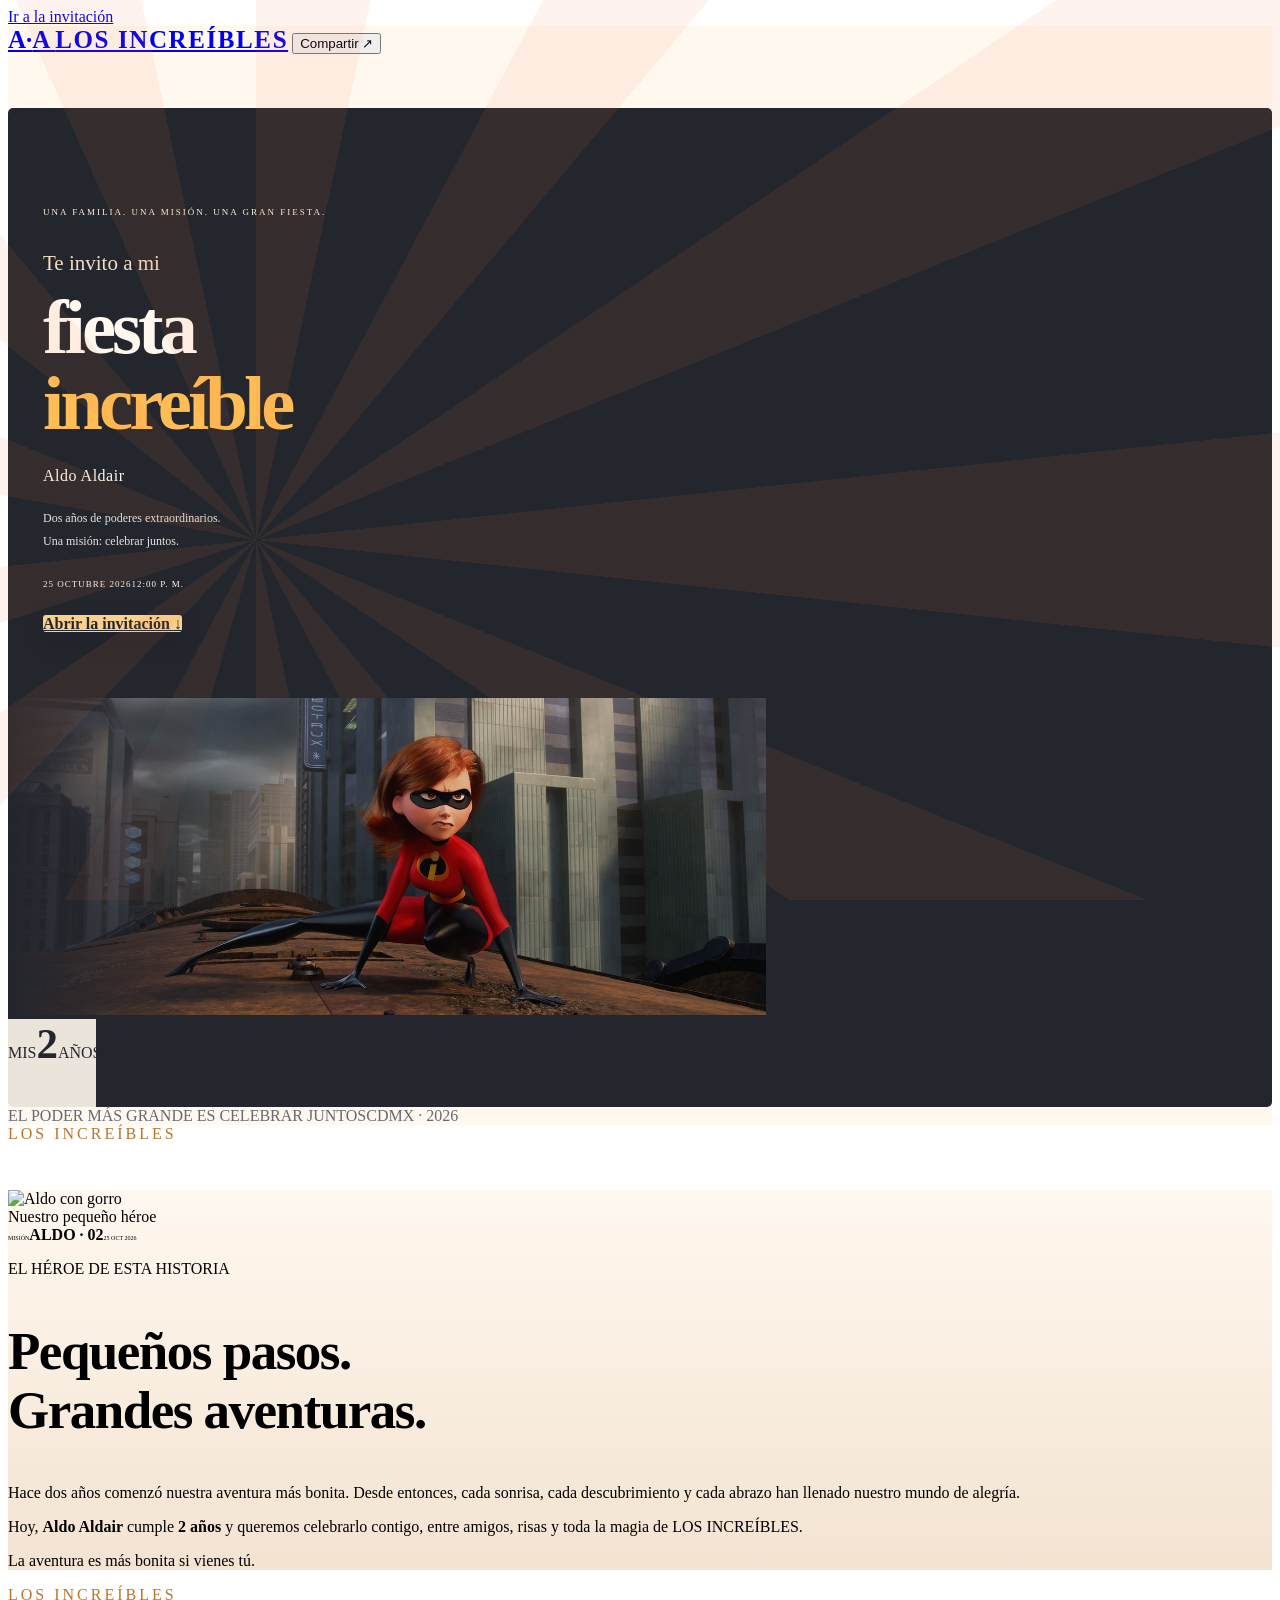
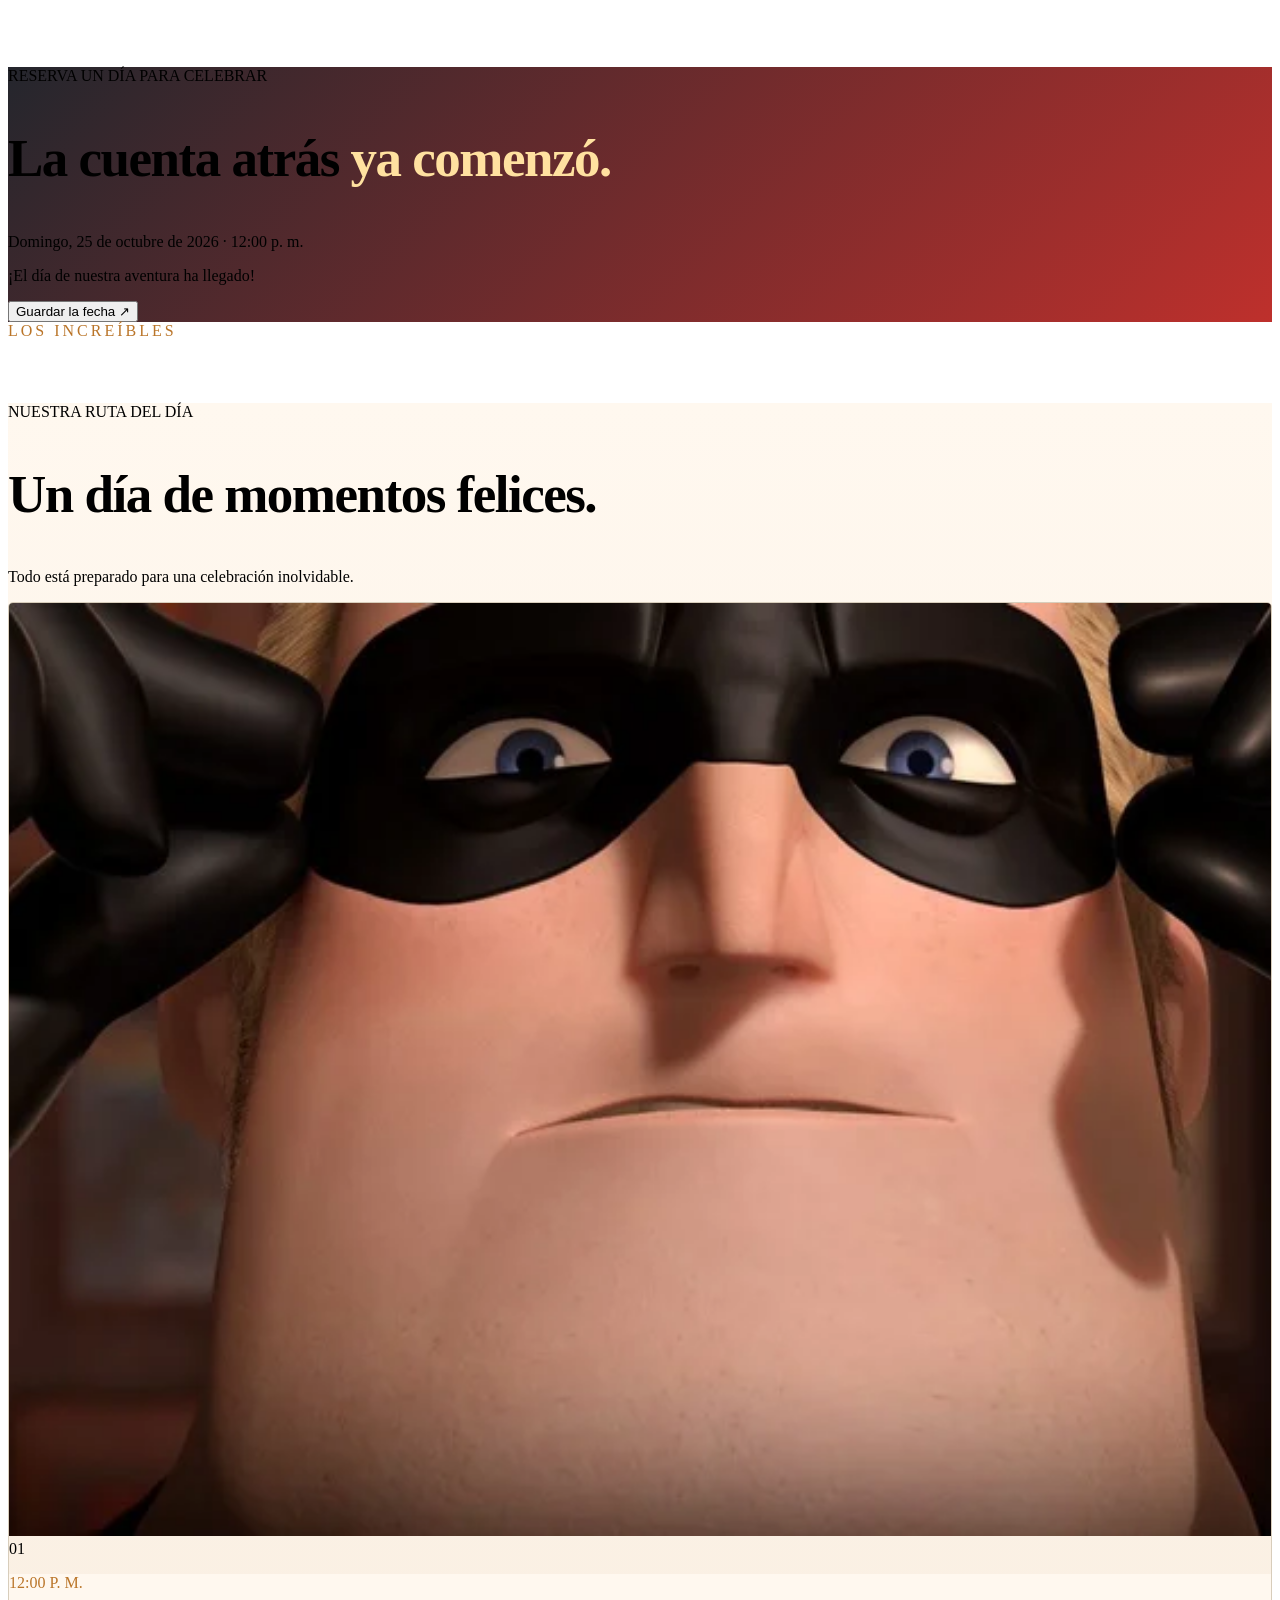
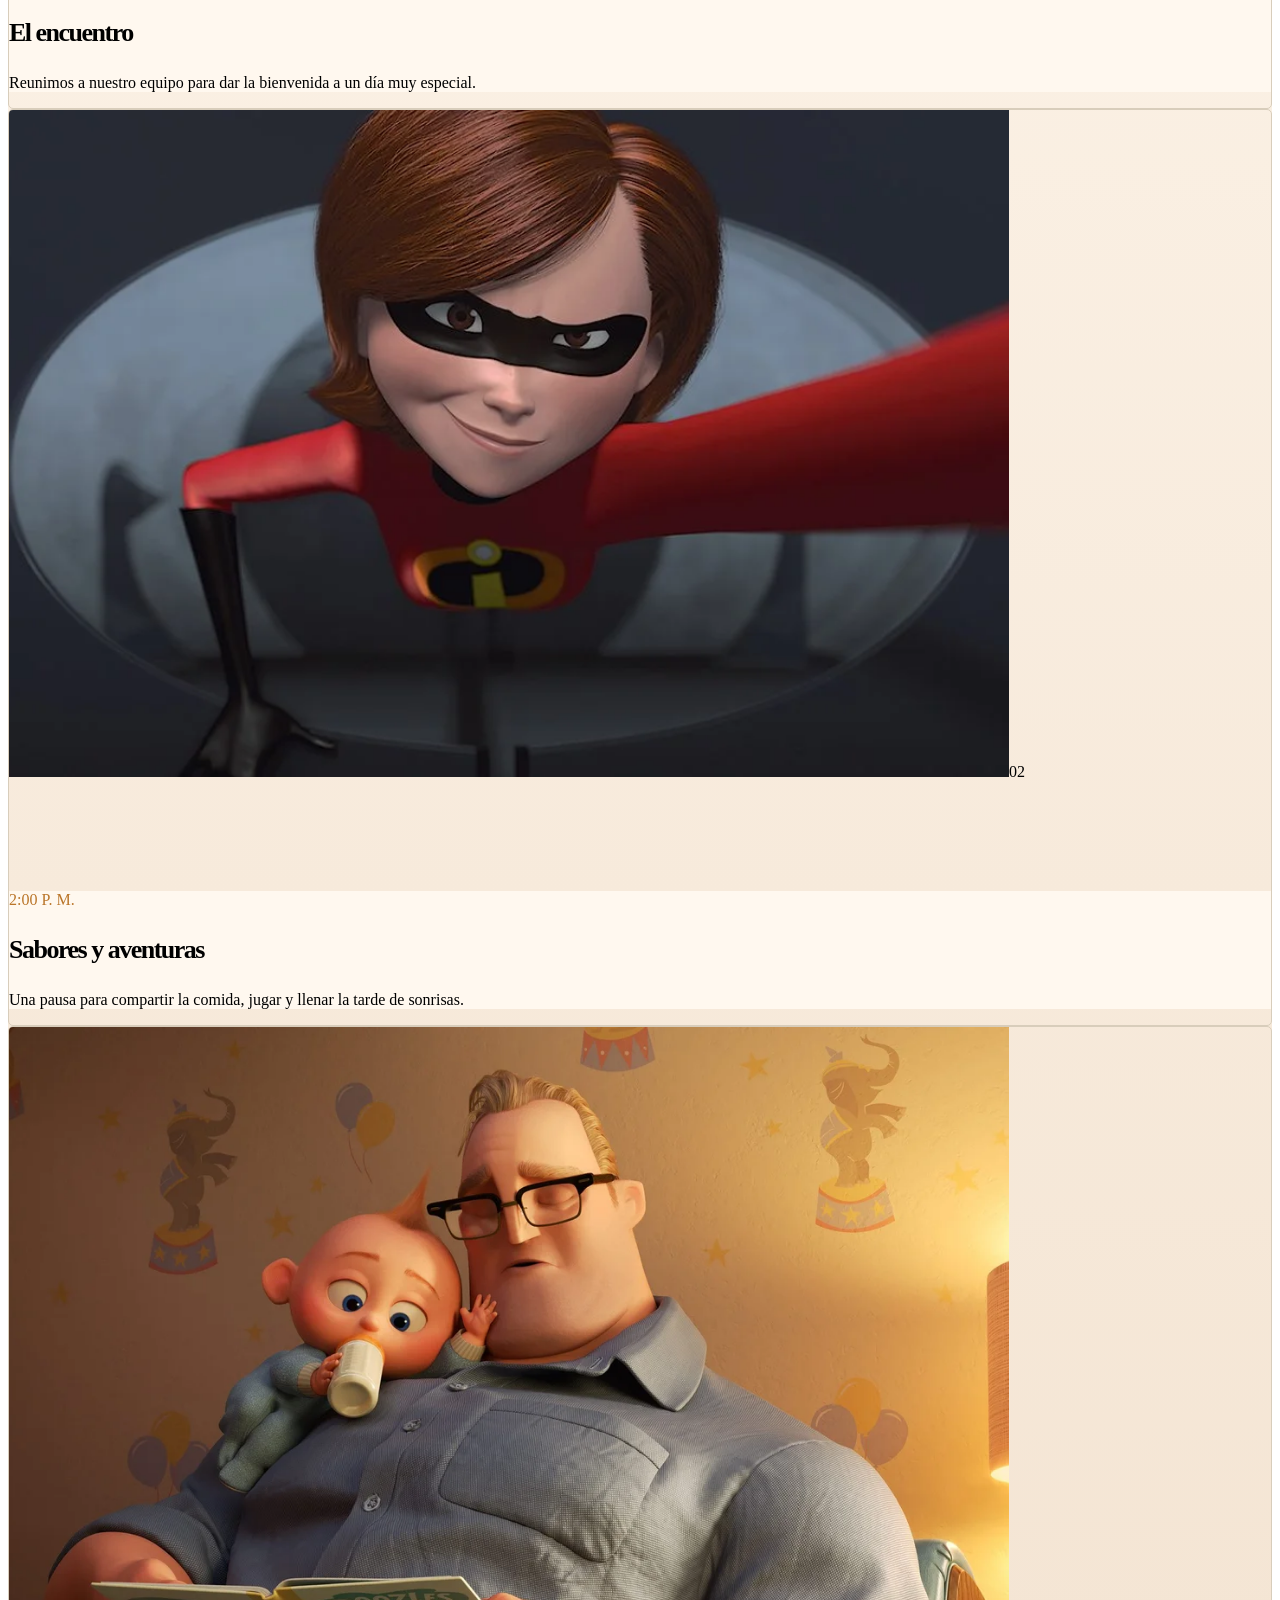
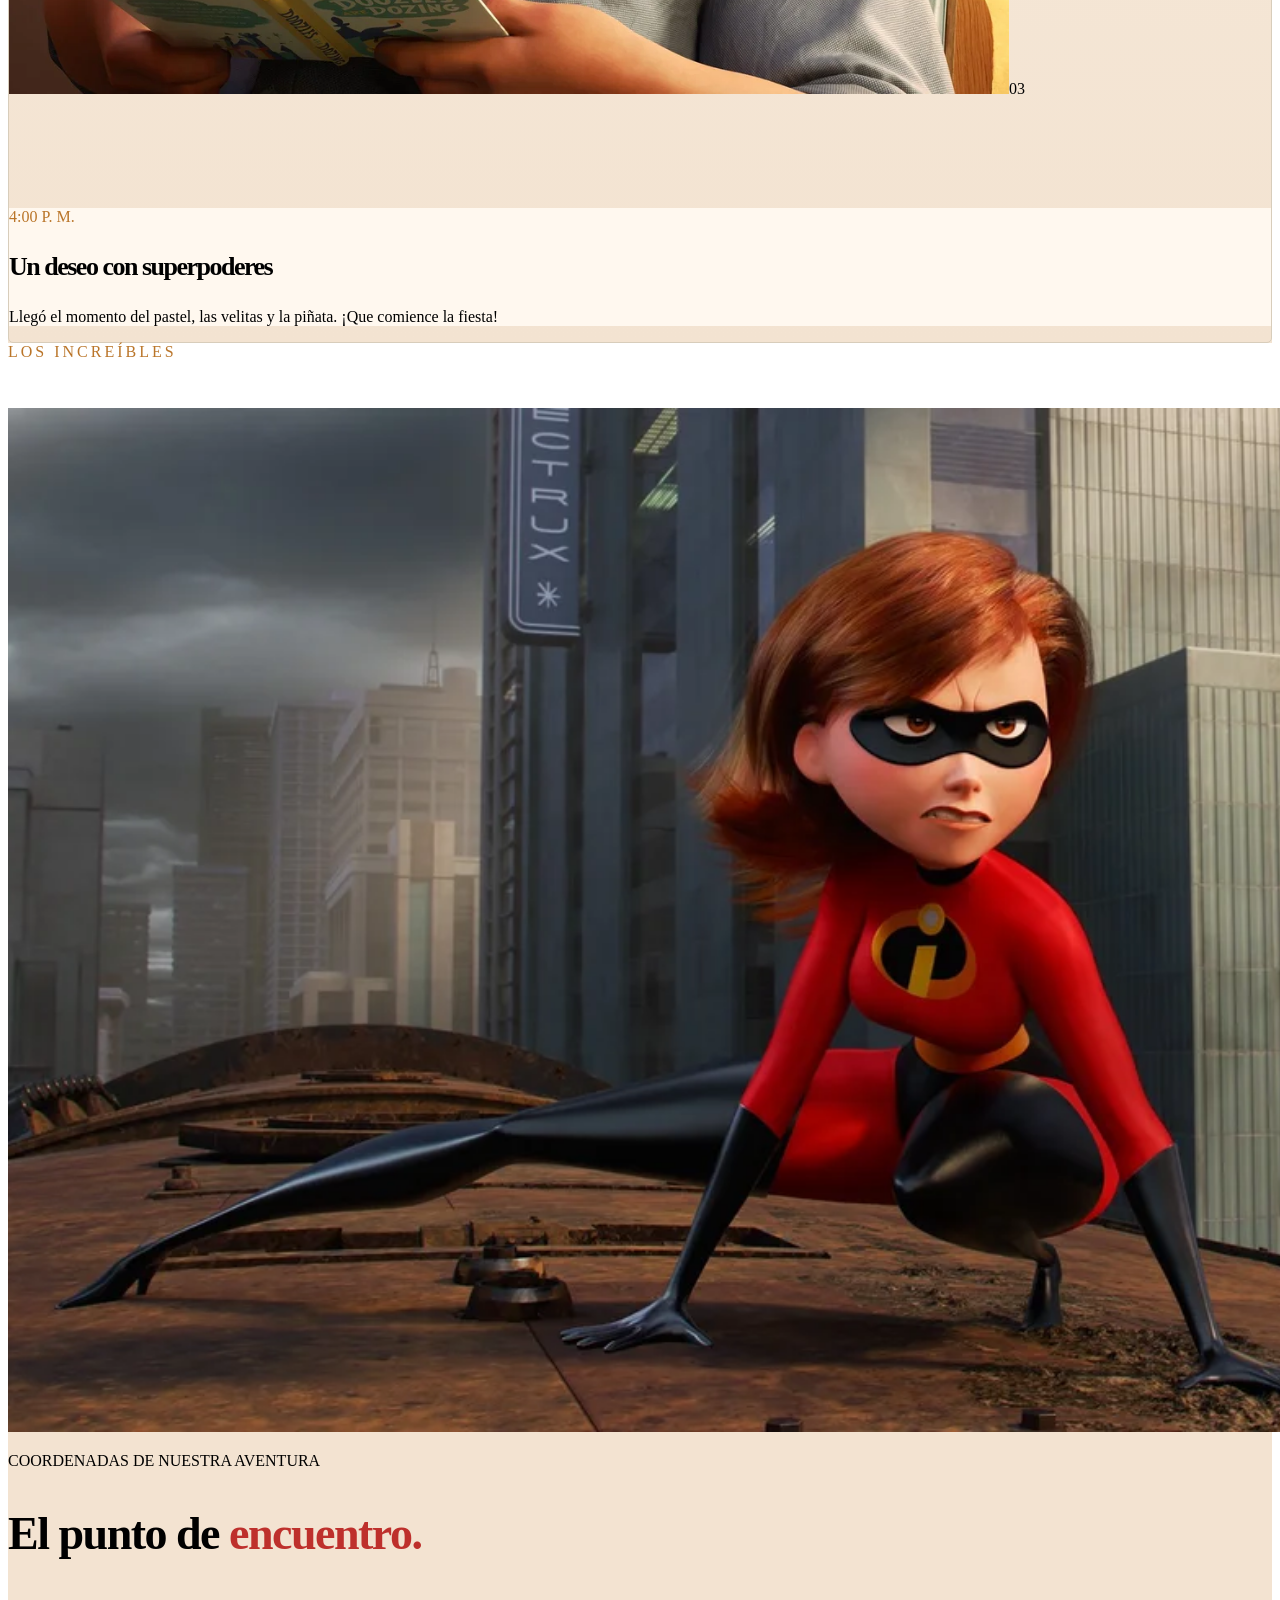
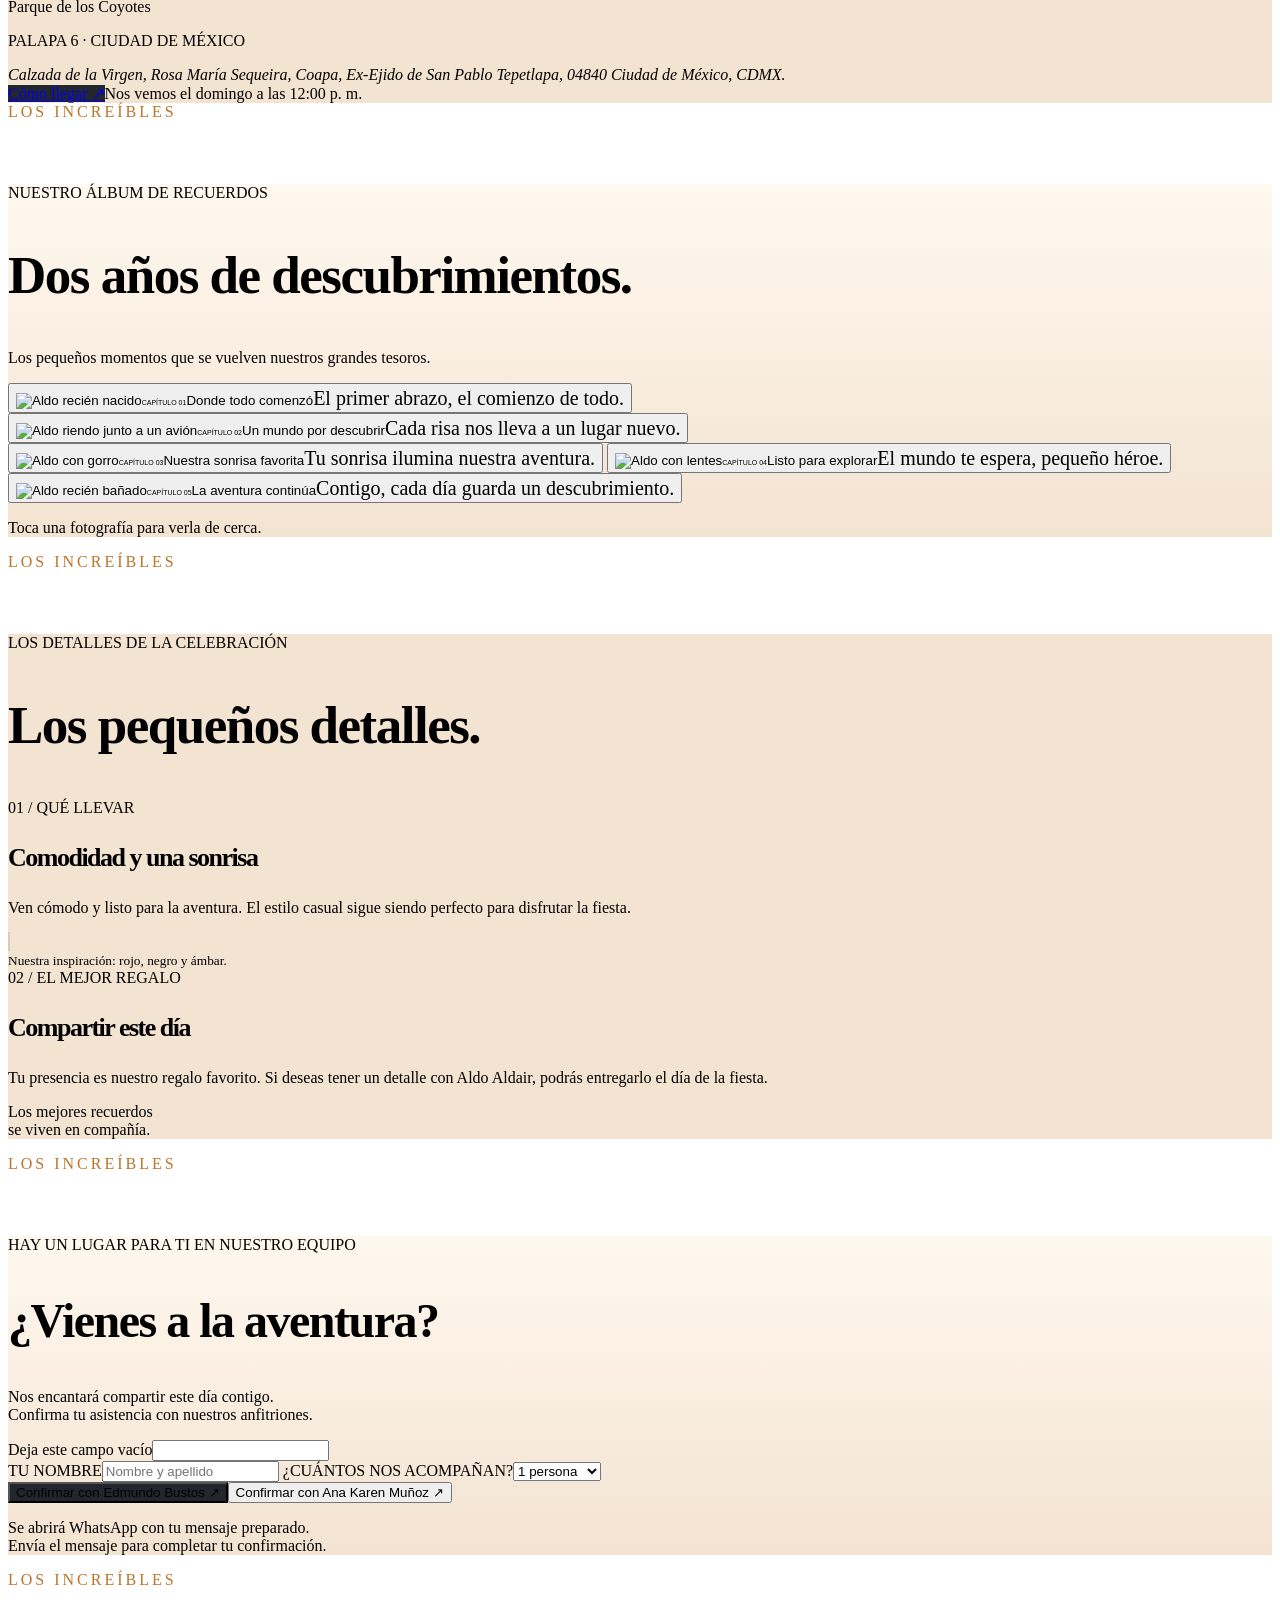
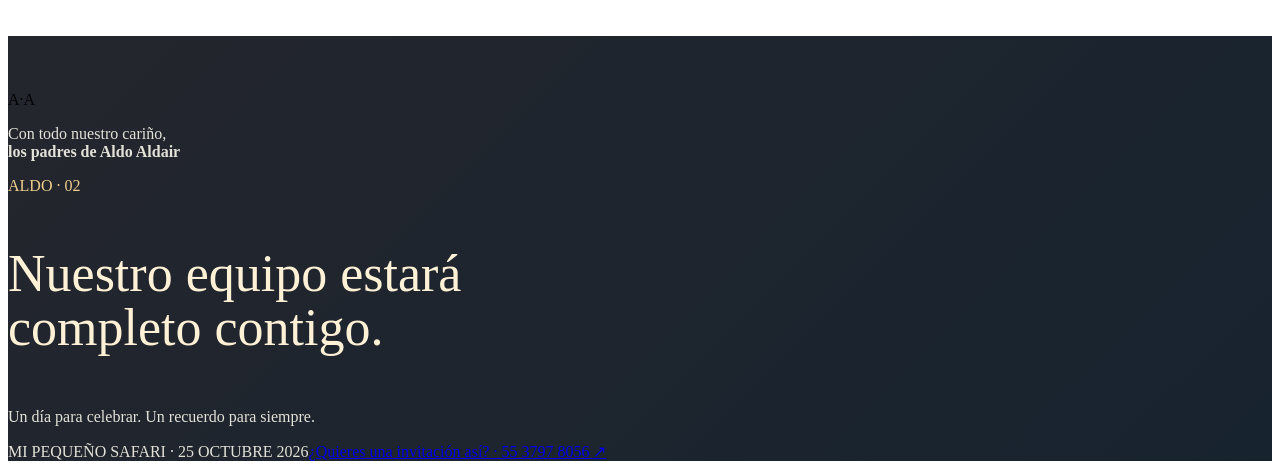
==== index.html @ 3c9c3331 "Crea invitación premium de Los Increíbles" ====
<!doctype html>
<html lang="es">
<head>
  <meta charset="utf-8">
  <meta name="viewport" content="width=device-width, initial-scale=1, viewport-fit=cover">
  <meta name="theme-color" content="#253c30">
  <meta name="description" content="Una fiesta de LOS INCREÍBLES para celebrar los 2 años de Aldo Aldair. Domingo 25 de octubre de 2026.">
  <meta property="og:type" content="website">
  <meta property="og:locale" content="es_MX">
  <meta property="og:title" content="LOS INCREÍBLES · Aldo Aldair · Mis 2 años">
  <meta property="og:description" content="Una pequeña gran aventura. Acompáñame a celebrar el 25 de octubre.">
  <meta property="og:url" content="https://94williams.github.io/invitacion-increibles/">
  <meta property="og:image" content="https://94williams.github.io/invitacion-increibles/hero.webp">
  <meta property="og:image:alt" content="LOS INCREÍBLES en la invitación de Aldo">
  <meta name="twitter:card" content="summary_large_image">
  <link rel="canonical" href="https://94williams.github.io/invitacion-increibles/">
  
  <link rel="preload" href="hero.webp" as="image" fetchpriority="high">
  <link rel="stylesheet" href="assets/safari/fonts.css">
  <link rel="stylesheet" href="styles.css?v=theme-1">
  <link rel="stylesheet" href="theme.css?v=1">
  <title>LOS INCREÍBLES · Aldo Aldair · Mis 2 años</title>
</head>
<body class="theme-increibles">
  <a class="skip-link" href="#mainContent">Ir a la invitación</a>
  <div id="progressBar" aria-hidden="true"></div>
  <div id="toast" class="toast" role="status" aria-live="polite"></div>
  <header class="cover" id="inicio">
    <nav class="topbar" aria-label="Navegación principal">
      <a class="wordmark" href="#inicio">A<span class="wordmark-dot">·</span>A <span class="wordmark-caption">LOS INCREÍBLES</span></a>
      <button class="share-button" id="shareBtn" type="button">Compartir <span aria-hidden="true">↗</span></button>
    </nav>
    <div class="cover-frame">
      
      
      <div class="cover-copy">
        <p class="eyebrow">UNA FAMILIA. UNA MISIÓN. UNA GRAN FIESTA.</p>
        <p class="cover-pretitle text-reveal" style="--text-delay:0ms">Te invito a mi</p>
        <h1 class="text-reveal" style="--text-delay:160ms">fiesta <em>increíble</em></h1>
        <div class="cover-name text-reveal" style="--text-delay:340ms">Aldo Aldair</div>
        <p class="cover-subtitle">Dos años de poderes extraordinarios.<br>Una misión: celebrar juntos.</p>
        <div class="cover-date"><span>25 OCTUBRE 2026</span><span class="date-divider" aria-hidden="true"></span><span>12:00 P. M.</span><span class="cover-sun" aria-hidden="true"></span></div>
        <a class="button button-dark" id="openBtn" href="#mainContent">Abrir la invitación <span aria-hidden="true">↓</span></a>
      </div>
      <div class="cover-sunset" aria-hidden="true"></div>
      <img class="cover-art" src="hero.webp" alt="LOS INCREÍBLES: personajes en una escena de aventura" width="1536" height="1024" fetchpriority="high" decoding="async">
      <p class="cover-edition">MISIÓN ALDO · 02</p>
      <div class="birthday-seal" aria-label="Mis 2 años"><span>MIS</span><strong>2</strong><span>AÑOS</span></div>
    </div>
    <div class="cover-footer"><span>EL PODER MÁS GRANDE ES CELEBRAR JUNTOS</span><span>CDMX · 2026</span></div>
  </header>
  <main id="mainContent" tabindex="-1">
    <div class="botanical-divider reveal" aria-hidden="true"><span></span><b>LOS INCREÍBLES</b><span></span></div>
    <section class="story section" id="historia" aria-labelledby="storyTitle">
      
      
      <div class="story-portrait reveal">
        <div class="portrait-arch"><img src="assets/Aldo-Gorro.jpeg" alt="Aldo con gorro" width="960" height="1280" loading="lazy" decoding="async"></div>
        <span class="portrait-caption">Nuestro pequeño héroe</span>
        <div class="portrait-stamp" aria-hidden="true"><span>MISIÓN</span><strong>ALDO · 02</strong><span>25 OCT 2026</span></div>
      </div>
      <div class="story-copy reveal">
        <p class="eyebrow">EL HÉROE DE ESTA HISTORIA</p>
        <h2 id="storyTitle" class="text-sequence"><span class="text-part">Pequeños pasos.</span><br><em class="text-part">Grandes aventuras.</em></h2>
        <div class="gold-rule" aria-hidden="true"></div>
        <p>Hace dos años comenzó nuestra aventura más bonita. Desde entonces, cada sonrisa, cada descubrimiento y cada abrazo han llenado nuestro mundo de alegría.</p>
        <p>Hoy, <strong>Aldo Aldair</strong> cumple <strong>2 años</strong> y queremos celebrarlo contigo, entre amigos, risas y toda la magia de LOS INCREÍBLES.</p>
        <p class="handwritten">La aventura es más bonita si vienes tú.</p>
      </div>
    </section>
    <div class="botanical-divider reveal" aria-hidden="true"><span></span><b>LOS INCREÍBLES</b><span></span></div>
    <section class="countdown-section" aria-labelledby="countdownTitle">
      
      
      <div class="countdown-inner reveal">
        <p class="eyebrow">RESERVA UN DÍA PARA CELEBRAR</p>
        <h2 id="countdownTitle" class="text-sequence"><span class="text-part">La cuenta atrás</span> <em class="text-part">ya comenzó.</em></h2>
        <p class="event-date">Domingo, 25 de octubre de 2026 <span>·</span> 12:00 p. m.</p>
        <div id="countdown" class="countdown" role="group" aria-label="Tiempo restante para la fiesta">
          <div><strong id="days">00</strong><span>DÍAS</span></div><div><strong id="hours">00</strong><span>HORAS</span></div><div><strong id="minutes">00</strong><span>MINUTOS</span></div><div><strong id="seconds">00</strong><span>SEGUNDOS</span></div>
        </div>
        <p id="countdownStatus" class="countdown-status" role="status" hidden>¡El día de nuestra aventura ha llegado!</p>
        <button id="calendarBtn" type="button" class="button button-outline">Guardar la fecha <span aria-hidden="true">↗</span></button>
      </div>
    </section>
    <div class="botanical-divider reveal" aria-hidden="true"><span></span><b>LOS INCREÍBLES</b><span></span></div>
    <section class="section itinerary" id="aventura" aria-labelledby="planTitle">
      
      
      
      <div class="section-heading reveal"><p class="eyebrow">NUESTRA RUTA DEL DÍA</p><h2 id="planTitle" class="text-sequence"><span class="text-part">Un día de</span> <em class="text-part">momentos felices.</em></h2><p>Todo está preparado para una celebración inolvidable.</p></div>
      <div class="itinerary-grid">
        <article class="route-card reveal"><div class="route-image"><img src="scene-1.webp" alt="Mr. Increíble con su antifaz" width="1400" height="933" loading="lazy" decoding="async"><span class="route-number">01</span></div><div class="route-copy"><p class="eyebrow">12:00 P. M.</p><h3 class="text-reveal">El encuentro</h3><p>Reunimos a nuestro equipo para dar la bienvenida a un día muy especial.</p></div></article>
        <article class="route-card reveal"><div class="route-image"><img src="scene-2.webp" alt="Elastigirl en acción" width="1000" height="667" loading="lazy" decoding="async"><span class="route-number">02</span></div><div class="route-copy"><p class="eyebrow">2:00 P. M.</p><h3 class="text-reveal">Sabores y aventuras</h3><p>Una pausa para compartir la comida, jugar y llenar la tarde de sonrisas.</p></div></article>
        <article class="route-card reveal"><div class="route-image"><img src="scene-3.webp" alt="Mr. Increíble y Jack-Jack" width="1000" height="667" loading="lazy" decoding="async"><span class="route-number">03</span></div><div class="route-copy"><p class="eyebrow">4:00 P. M.</p><h3 class="text-reveal">Un deseo con superpoderes</h3><p>Llegó el momento del pastel, las velitas y la piñata. ¡Que comience la fiesta!</p></div></article>
      </div>
    </section>
    <div class="botanical-divider reveal" aria-hidden="true"><span></span><b>LOS INCREÍBLES</b><span></span></div>
    <section class="venue-section" id="lugar" aria-labelledby="venueTitle">
      
      
      <div class="venue-art reveal" aria-hidden="true"><img src="hero.webp" alt="" width="1536" height="1024" loading="lazy" decoding="async"></div>
      <div class="venue-card reveal"><p class="eyebrow">COORDENADAS DE NUESTRA AVENTURA</p><h2 id="venueTitle">El punto de <em>encuentro.</em></h2><p class="venue-name">Parque de los Coyotes</p><p class="venue-palapa">PALAPA 6 · CIUDAD DE MÉXICO</p><div class="gold-rule" aria-hidden="true"></div><address>Calzada de la Virgen, Rosa María Sequeira, Coapa, Ex-Ejido de San Pablo Tepetlapa, 04840 Ciudad de México, CDMX.</address><a id="mapsBtn" class="button button-dark" href="https://maps.app.goo.gl/89LAJ5LPcYw8SaTS9" target="_blank" rel="noopener noreferrer">Cómo llegar <span aria-hidden="true">↗</span></a><span class="venue-note">Nos vemos el domingo a las 12:00 p. m.</span></div>
    </section>
    <div class="botanical-divider reveal" aria-hidden="true"><span></span><b>LOS INCREÍBLES</b><span></span></div>
    <section class="section memories" id="recuerdos" aria-labelledby="galleryTitle">
      
      
      
      <div class="section-heading reveal"><p class="eyebrow">NUESTRO ÁLBUM DE RECUERDOS</p><h2 id="galleryTitle">Dos años de <em>descubrimientos.</em></h2><p>Los pequeños momentos que se vuelven nuestros grandes tesoros.</p></div>
      <div class="gallery">
        <button class="memory reveal" type="button" data-story="El primer abrazo, el comienzo de todo." data-caption="Donde comenzó la aventura"><img src="assets/Aldo-recien-nacido.webp" alt="Aldo recién nacido" width="1200" height="1600" loading="lazy" decoding="async"><span><small>CAPÍTULO 01</small>Donde todo comenzó<em class="memory-note text-reveal">El primer abrazo, el comienzo de todo.</em></span></button>
        <button class="memory reveal" type="button" data-story="Cada risa nos lleva a un lugar nuevo." data-caption="Un mundo por descubrir"><img src="assets/Aldo-Risa-avi%C3%B3n.jpeg" alt="Aldo riendo junto a un avión" width="960" height="1280" loading="lazy" decoding="async"><span><small>CAPÍTULO 02</small>Un mundo por descubrir<em class="memory-note text-reveal">Cada risa nos lleva a un lugar nuevo.</em></span></button>
        <button class="memory reveal" type="button" data-story="Tu sonrisa ilumina nuestra aventura." data-caption="Nuestra sonrisa favorita"><img src="assets/Aldo-Gorro.jpeg" alt="Aldo con gorro" width="960" height="1280" loading="lazy" decoding="async"><span><small>CAPÍTULO 03</small>Nuestra sonrisa favorita<em class="memory-note text-reveal">Tu sonrisa ilumina nuestra aventura.</em></span></button>
        <button class="memory reveal" type="button" data-story="El mundo te espera, pequeño héroe." data-caption="Siempre listo para explorar"><img src="assets/Aldo.lentes.jpeg" alt="Aldo con lentes" width="960" height="1280" loading="lazy" decoding="async"><span><small>CAPÍTULO 04</small>Listo para explorar<em class="memory-note text-reveal">El mundo te espera, pequeño héroe.</em></span></button>
        <button class="memory reveal" type="button" data-story="Contigo, cada día guarda un descubrimiento." data-caption="La aventura continúa"><img src="assets/Adldo-Recien-ba%C3%B1ado.jpeg" alt="Aldo recién bañado" width="960" height="1280" loading="lazy" decoding="async"><span><small>CAPÍTULO 05</small>La aventura continúa<em class="memory-note text-reveal">Contigo, cada día guarda un descubrimiento.</em></span></button>
      </div><p class="gallery-hint">Toca una fotografía para verla de cerca.</p>
    </section>
    <div class="botanical-divider reveal" aria-hidden="true"><span></span><b>LOS INCREÍBLES</b><span></span></div>
    <section class="details-section" aria-labelledby="detailsTitle">
      
      <div class="section-heading reveal"><p class="eyebrow">LOS DETALLES DE LA CELEBRACIÓN</p><h2 id="detailsTitle">Los pequeños <em>detalles.</em></h2></div><div class="detail-grid">
      <article class="detail reveal"><span class="detail-label">01 / QUÉ LLEVAR</span><h3>Comodidad y una sonrisa</h3><p>Ven cómodo y listo para la aventura. El estilo casual sigue siendo perfecto para disfrutar la fiesta.</p><div class="swatches" aria-label="Colores de LOS INCREÍBLES"><span></span><span></span><span></span><span></span></div><small>Nuestra inspiración: rojo, negro y ámbar.</small></article>
      <article class="detail reveal"><span class="detail-label">02 / EL MEJOR REGALO</span><h3>Compartir este día</h3><p>Tu presencia es nuestro regalo favorito. Si deseas tener un detalle con Aldo Aldair, podrás entregarlo el día de la fiesta.</p><p class="detail-quote">Los mejores recuerdos<br>se viven en compañía.</p></article>
    </div></section>
    <div class="botanical-divider reveal" aria-hidden="true"><span></span><b>LOS INCREÍBLES</b><span></span></div>
    <section class="rsvp-section" id="rsvp" aria-labelledby="rsvpTitle">
      
      
      <div class="rsvp-heading reveal"><p class="eyebrow">HAY UN LUGAR PARA TI EN NUESTRO EQUIPO</p><h2 id="rsvpTitle" class="text-sequence"><span class="text-part">¿Vienes a</span> <em class="text-part">la aventura?</em></h2><p>Nos encantará compartir este día contigo.<br>Confirma tu asistencia con nuestros anfitriones.</p></div>
      <form id="rsvpForm" class="rsvp-form reveal">
        <div class="honeypot" aria-hidden="true"><label for="guestWebsite">Deja este campo vacío</label><input id="guestWebsite" name="website" type="text" tabindex="-1" autocomplete="off"></div>
        <label for="guestName">TU NOMBRE<input id="guestName" name="guestName" type="text" placeholder="Nombre y apellido" autocomplete="name" maxlength="80" required></label>
        <label for="guestCount">¿CUÁNTOS NOS ACOMPAÑAN?<select id="guestCount" name="guestCount"><option value="1">1 persona</option><option value="2">2 personas</option><option value="3">3 personas</option><option value="4">4 personas</option><option value="5">5 personas</option><option value="6">6 personas</option></select></label>
        <div class="rsvp-actions"><button class="button button-dark" type="submit" data-contact="edmundo">Confirmar con Edmundo Bustos <span aria-hidden="true">↗</span></button><button class="button button-light" type="submit" data-contact="ana-karen">Confirmar con Ana Karen Muñoz <span aria-hidden="true">↗</span></button></div>
        <p class="rsvp-note">Se abrirá WhatsApp con tu mensaje preparado.<br>Envía el mensaje para completar tu confirmación.</p>
        <p id="rsvpStatus" class="rsvp-status" role="status" aria-live="polite"></p>
      </form>
    </section>
    <div class="botanical-divider reveal" aria-hidden="true"><span></span><b>LOS INCREÍBLES</b><span></span></div>
  </main>
  <footer class="footer">
      
      <div class="footer-monogram">A<span>·</span>A</div><p>Con todo nuestro cariño,<br><strong>los padres de Aldo Aldair</strong></p><div class="closing-botanical" aria-hidden="true"><span>ALDO · 02</span></div><p class="footer-signature text-sequence"><span class="text-part">Nuestro equipo estará</span><br><span class="text-part">completo contigo.</span></p><p class="closing-note">Un día para celebrar. Un recuerdo para siempre.</p><div class="footer-bottom"><span>MI PEQUEÑO SAFARI · 25 OCTUBRE 2026</span><a href="https://wa.me/5215537978056?text=Hola%2C%20me%20interesa%20contratar%20el%20servicio%20de%20invitaciones%20digitales." target="_blank" rel="noopener noreferrer">¿Quieres una invitación así? · 55 3797 8056 <span aria-hidden="true">↗</span></a></div></footer>
  <a id="stickyRsvp" class="sticky-rsvp" href="#rsvp" hidden>Confirmar asistencia <span aria-hidden="true">↗</span></a>
  <dialog id="photoDialog" class="photo-dialog" aria-labelledby="photoCaption">
    <button class="dialog-close" type="button" aria-label="Cerrar fotografía">Cerrar <span aria-hidden="true">×</span></button>
    <div class="album-page">
      <p class="album-heading">NUESTROS PEQUEÑOS GRANDES TESOROS</p>
      <div class="album-photo"><img id="photoLarge" src="assets/Aldo-Gorro.jpeg" alt=""></div>
      <p id="photoCaption" class="album-caption"></p>
      <p id="photoStory" class="album-story"></p>
      <p class="album-note">ÁLBUM DE RECUERDOS · ALDO ALDAIR</p>
    </div>
  </dialog>
  <script src="script.js?v=theme-1" defer></script>
</body>
</html>
---- theme.css ----
:root{--serif:'DM Sans',Arial,sans-serif;--theme-accent:#be302c;--forest:#24262d;--olive:#be302c;--gold:#ba7529;--paper:#fff8ef;--cream:#f3e3d1;--ink:#27313d;--muted:#646974;--line:#d8cdbb}
h1,h2,h3{font-weight:700;letter-spacing:-1.5px}h2{font-size:clamp(34px,4.2vw,53px);line-height:1.12}h3{font-size:27px}em{font-style:normal;font-weight:700}.section-heading h2 em{display:inline}.cover{background:var(--paper)}.topbar{height:82px}.wordmark{font-weight:700;font-size:25px}.wordmark-caption{letter-spacing:1.6px}.cover-frame{min-height:730px;background:var(--forest);border:0;border-radius:5px}.cover-frame:before{content:'';position:absolute;inset:0;background:radial-gradient(ellipse at 8% 80%,var(--theme-accent),transparent 70%);opacity:.37;pointer-events:none}.cover-frame:after{border-color:#ffffff30;inset:14px}.cover-copy{width:55%;padding:90px 35px 65px;text-align:left;color:var(--paper)}.cover-copy:before{display:none}.cover-copy .eyebrow{font-size:9px;color:#fff1d9;letter-spacing:2px;max-width:340px}.cover-pretitle{font-size:21px;color:#f1dec5;margin:34px 0 14px}.cover h1{font-size:clamp(55px,6vw,83px);line-height:.99;letter-spacing:-4px;margin:0 0 25px}.cover h1 em{display:block;color:#ffd681}.cover-name{font:500 28px/1.2 var(--sans);color:#fff8ed;letter-spacing:.5px}.cover-subtitle{color:#e5e4df;font-size:12px;margin-top:22px;line-height:1.9}.cover-date{justify-content:flex-start;font-size:9px;letter-spacing:1px;margin:26px 0}.date-divider{background:#f9d18d}.cover-copy .button{background:#f9d18d;color:#25262c;box-shadow:0 7px 25px #0002;font-weight:700;border-radius:3px}.cover-art{width:60%;left:auto;right:0;height:100%;object-fit:cover;object-position:60% center;mix-blend-mode:normal;opacity:.88;mask-image:linear-gradient(90deg,transparent,#000 30%);-webkit-mask-image:linear-gradient(90deg,transparent,#000 30%);mask-composite:add}.cover-sun,.cover-sunset{display:none}.cover-edition{display:none}.birthday-seal{background:#fff8ede8;border-color:#ddc392;right:30px;bottom:28px;color:var(--forest);width:88px;height:88px}.birthday-seal strong{font-family:var(--sans);font-size:43px}.cover-footer{color:var(--muted)}.botanical-divider{height:65px}.botanical-divider b{font:600 9px var(--sans);letter-spacing:3px;color:var(--gold);white-space:nowrap}.botanical-divider span{background:linear-gradient(90deg,transparent,var(--line))}.botanical-divider span:last-child{background:linear-gradient(90deg,var(--line),transparent)}.story{background:linear-gradient(var(--paper),var(--cream))}.portrait-arch{border-radius:150px 150px 6px 6px}.portrait-stamp strong{font-family:var(--sans)}.portrait-stamp span{font-size:6px}.portrait-caption,.story-copy .handwritten{font-family:'Caveat',cursive;font-style:normal}.countdown-section{background:linear-gradient(135deg,var(--forest),var(--theme-accent))}.countdown-section em{color:#ffe1a0}.countdown strong{font-family:var(--sans);font-weight:700}.itinerary,.memories,.rsvp-section{background:linear-gradient(var(--paper),var(--cream))}.route-card{border-radius:5px;overflow:hidden;border:1px solid var(--line)}.route-image{aspect-ratio:1.65}.route-image img{object-fit:cover;object-position:center}.route-copy .eyebrow{color:var(--gold)}.route-copy h3{font-size:26px}.route-copy{background:var(--paper)}.venue-section{background:var(--cream)}.venue-art img{object-fit:cover;object-position:center;mix-blend-mode:normal}.venue-art:after{background:linear-gradient(90deg,transparent 70%,var(--cream))}.venue-card h2{font-size:46px}.venue-card em{color:var(--theme-accent)}.memory span{font:600 17px/1.35 var(--sans)}.memory small{font-size:7px}.memory-note{font:400 20px/1.2 'Caveat',cursive}.details-section{background:var(--cream)}.detail h3{font-size:26px}.swatches span{background:var(--theme-accent)}.swatches span:nth-child(2){background:var(--forest)}.swatches span:nth-child(3){background:var(--gold)}.swatches span:nth-child(4){background:var(--paper);border:1px solid var(--line)}.button-dark,.sticky-rsvp{background:var(--forest)}.button-dark:hover{background:var(--theme-accent)}.button-light:hover{background:var(--cream)}.rsvp-heading h2{font-size:48px}.rsvp-form{border-radius:5px}.footer{background:linear-gradient(135deg,var(--forest),#17232f);padding-top:55px}.closing-botanical{gap:18px}.closing-botanical:before,.closing-botanical:after{content:'';width:55px;height:1px;background:#dfc58c88}.closing-botanical span{color:#f0cf8c}.footer .footer-signature{font:400 clamp(34px,4.5vw,52px)/1.05 'Caveat',cursive;color:#fff1d6}.footer .closing-note{color:#e3e2d9}.footer-bottom,.footer>p{color:#e3e2d9}.album-heading{color:var(--forest)}.photo-dialog .album-caption{color:var(--forest)}.photo-dialog .album-story{color:var(--muted)}.photo-dialog .album-note{color:var(--gold)}
@media(max-width:700px){.cover{padding:0 13px}.topbar{height:70px}.wordmark-caption{font-size:7px;letter-spacing:.8px}.cover-frame{min-height:840px}.cover-copy{width:100%;padding:40px 25px 290px;text-align:center}.cover-copy .eyebrow{font-size:7px;letter-spacing:1.1px;margin:auto}.cover-pretitle{font-size:19px;margin-top:28px}.cover h1{font-size:58px;letter-spacing:-3px;margin-bottom:21px}.cover-name{font-size:26px}.cover-subtitle{font-size:11px;margin-top:19px}.cover-date{justify-content:center;font-size:8px;gap:12px;letter-spacing:.8px;margin:22px 0}.cover-art{width:100%;left:0;right:0;height:300px;bottom:0;object-position:center;mask-image:linear-gradient(180deg,transparent,#000 22%);-webkit-mask-image:linear-gradient(180deg,transparent,#000 22%);opacity:1}.birthday-seal{width:65px;height:65px;right:18px;bottom:20px}.birthday-seal strong{font-size:31px}.birthday-seal span{font-size:5px}.cover-footer{font-size:6px;padding:15px 0}.story-copy h2{font-size:34px}.countdown-section h2{font-size:32px}.botanical-divider{height:48px;width:75%}.botanical-divider b{font-size:7px;letter-spacing:2px}.section-heading h2{font-size:34px}.route-copy h3{font-size:26px}.venue-card h2{font-size:37px}.venue-art{height:255px}.venue-art:after{background:linear-gradient(var(--cream),transparent 32%)}.rsvp-heading h2{font-size:39px}.memory span{font-size:15px}.memory-note{font-size:18px}.detail h3{font-size:25px}.footer .footer-signature{font-size:36px}}
@media(max-width:370px){.cover h1{font-size:50px}.cover-copy{padding-left:18px;padding-right:18px}.cover-date{font-size:7px;gap:10px}.cover-frame{min-height:820px}.story-copy h2{font-size:30px}.wordmark-caption{font-size:6px}}

.cover-frame:before{background:repeating-conic-gradient(from 0deg at 20% 60%,#ef713c22 0 12deg,transparent 12deg 28deg);opacity:.65}.cover h1 em{color:#ffbe55}
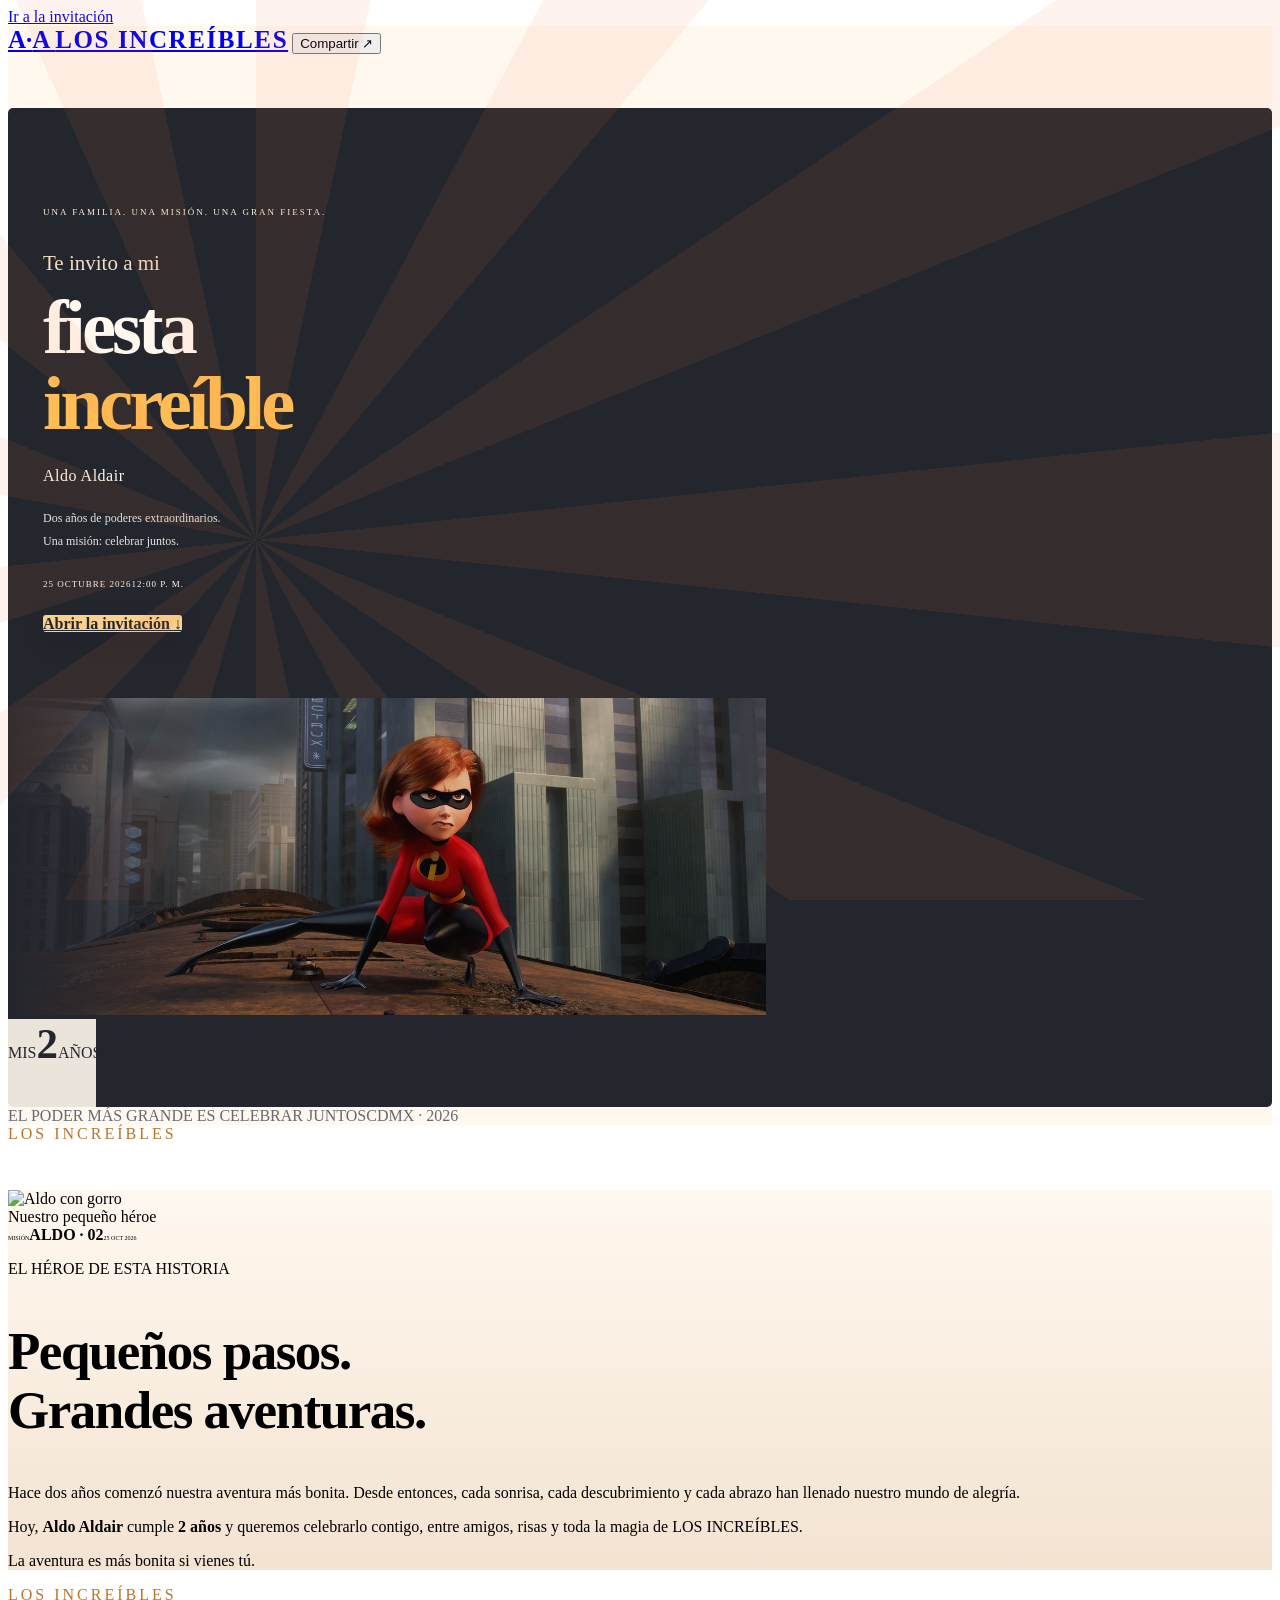
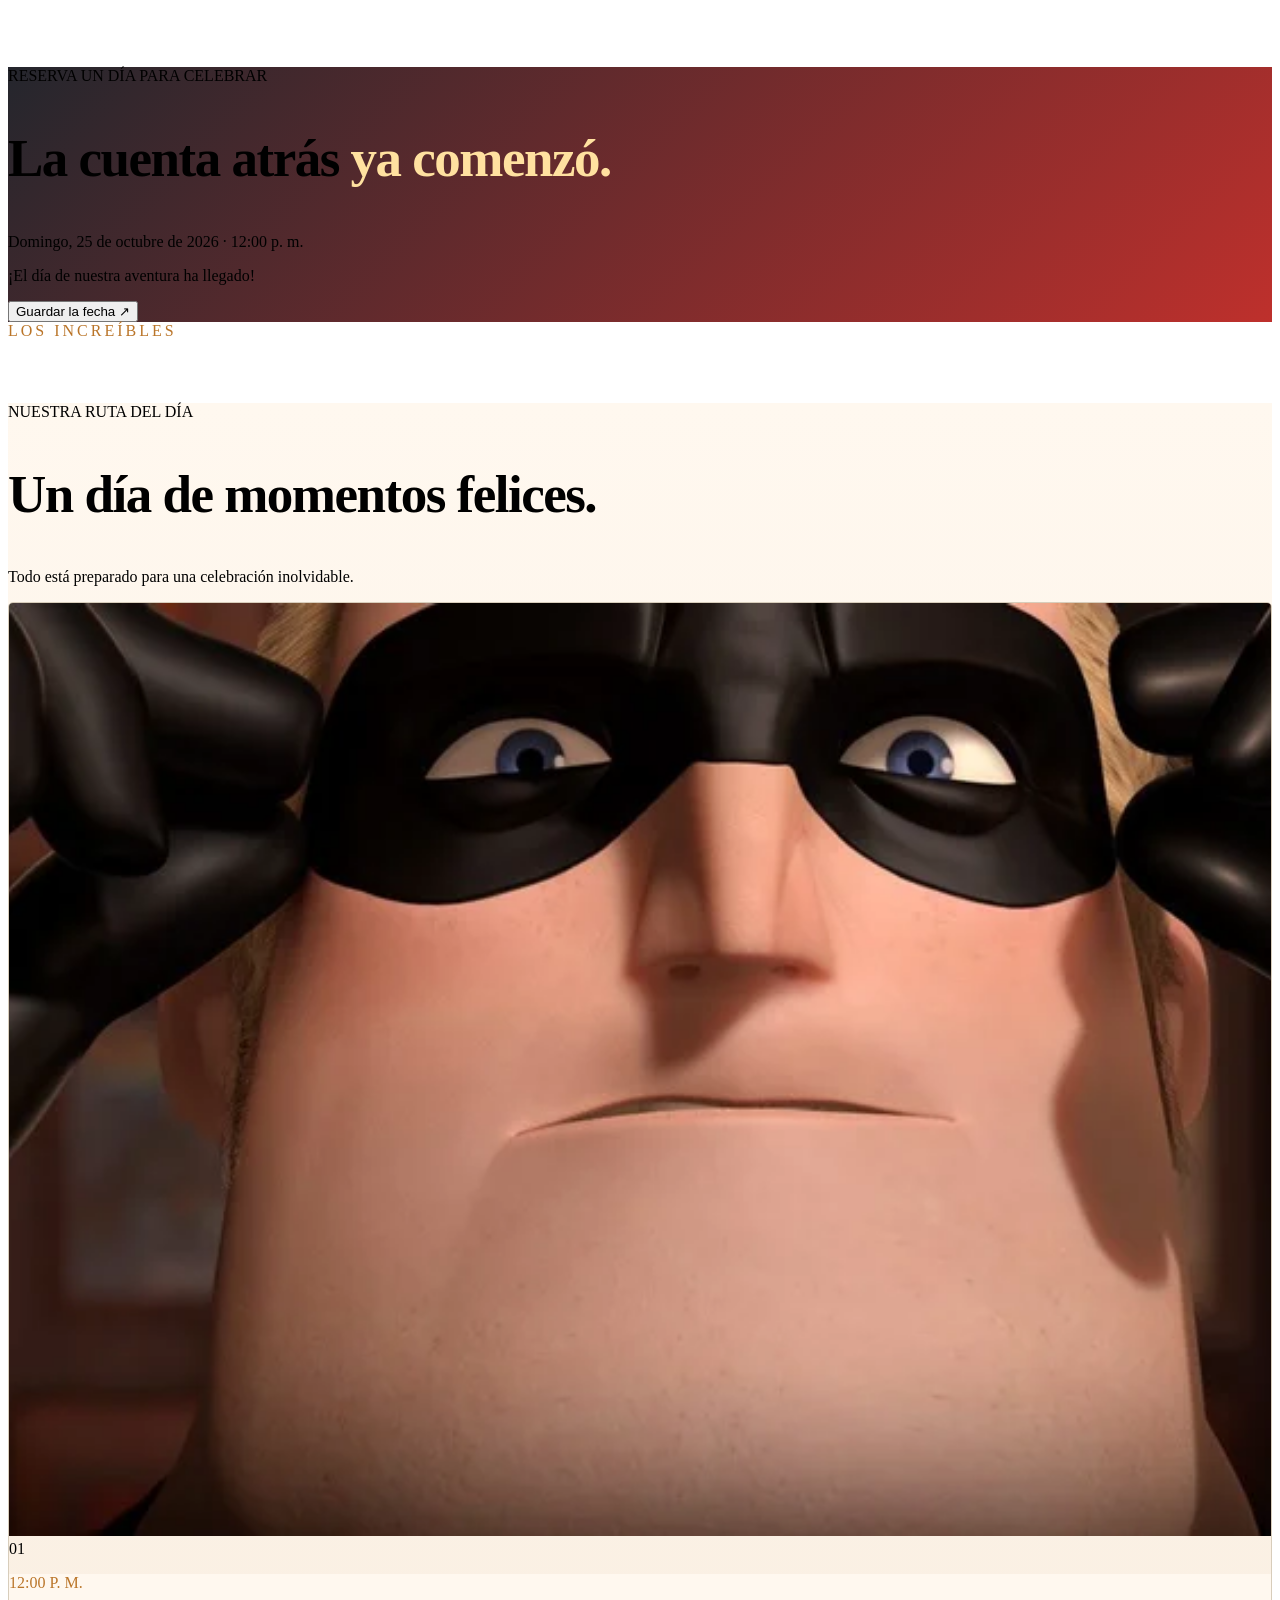
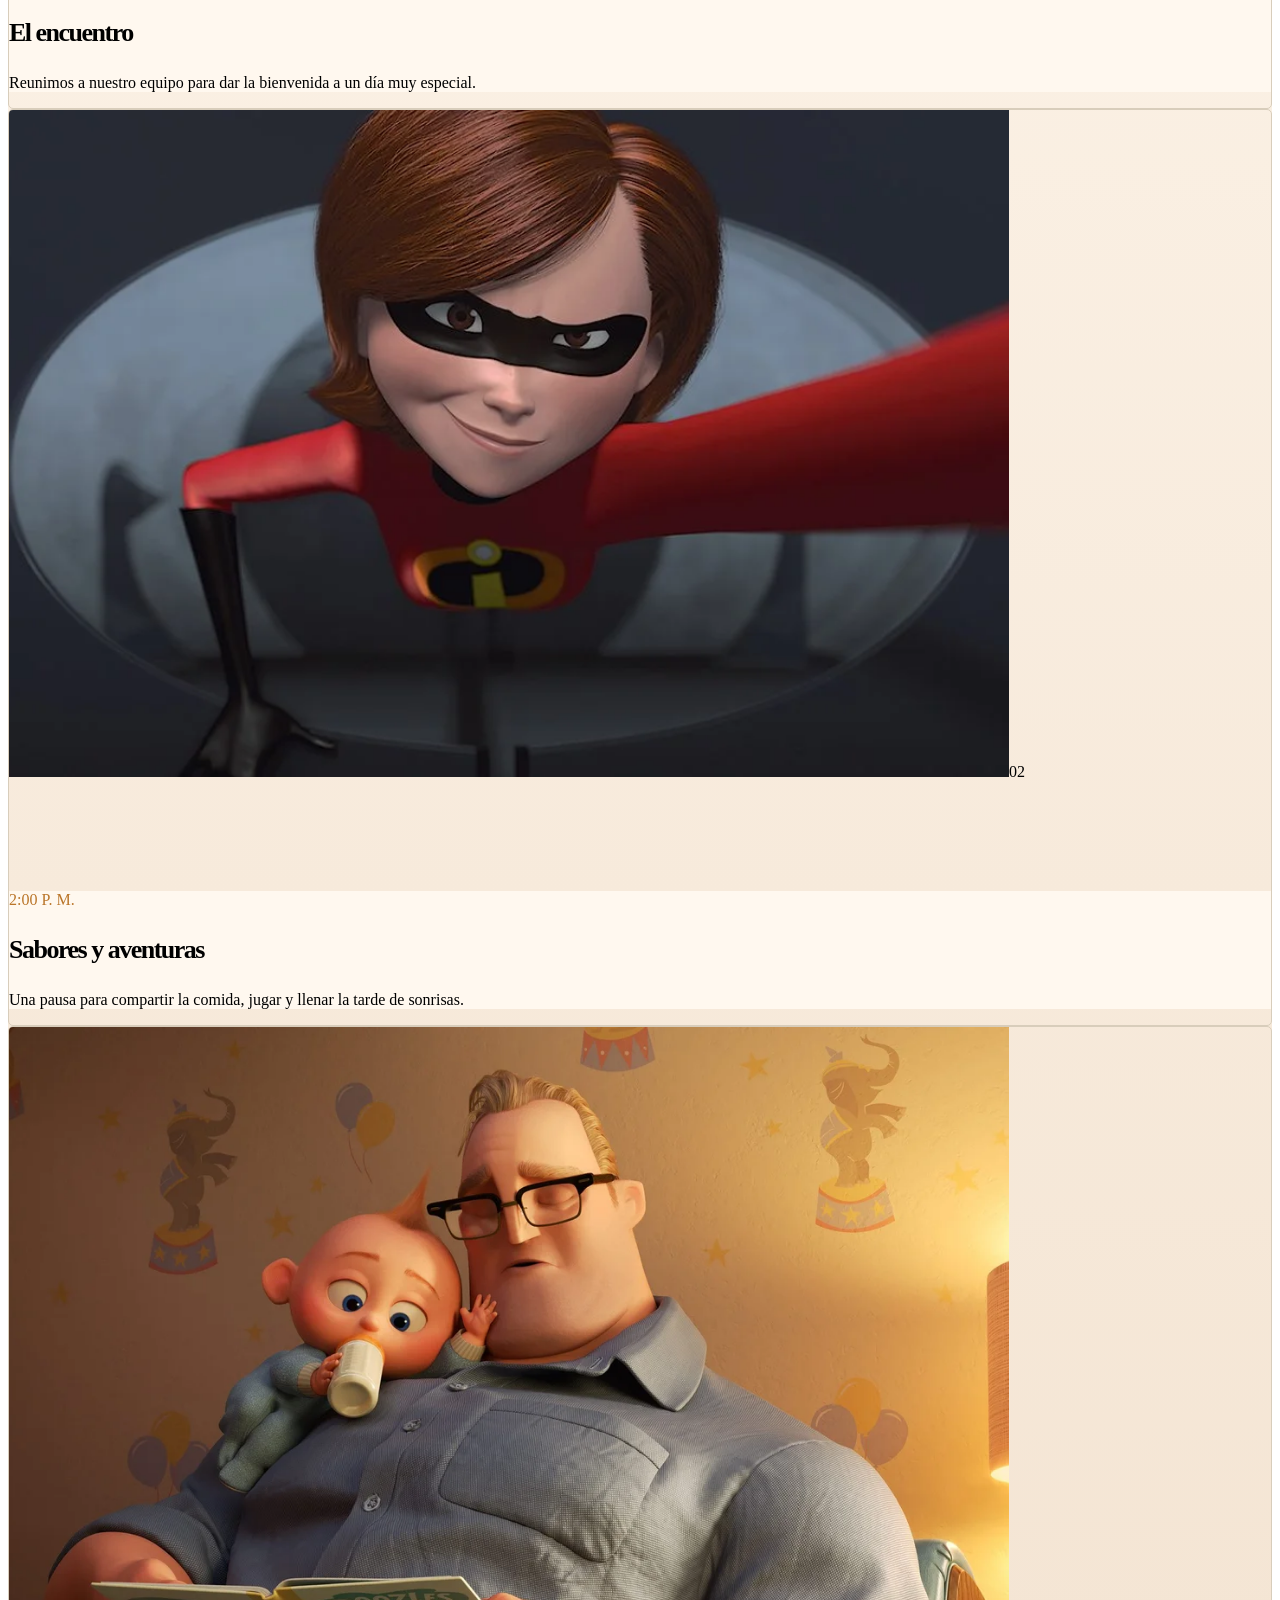
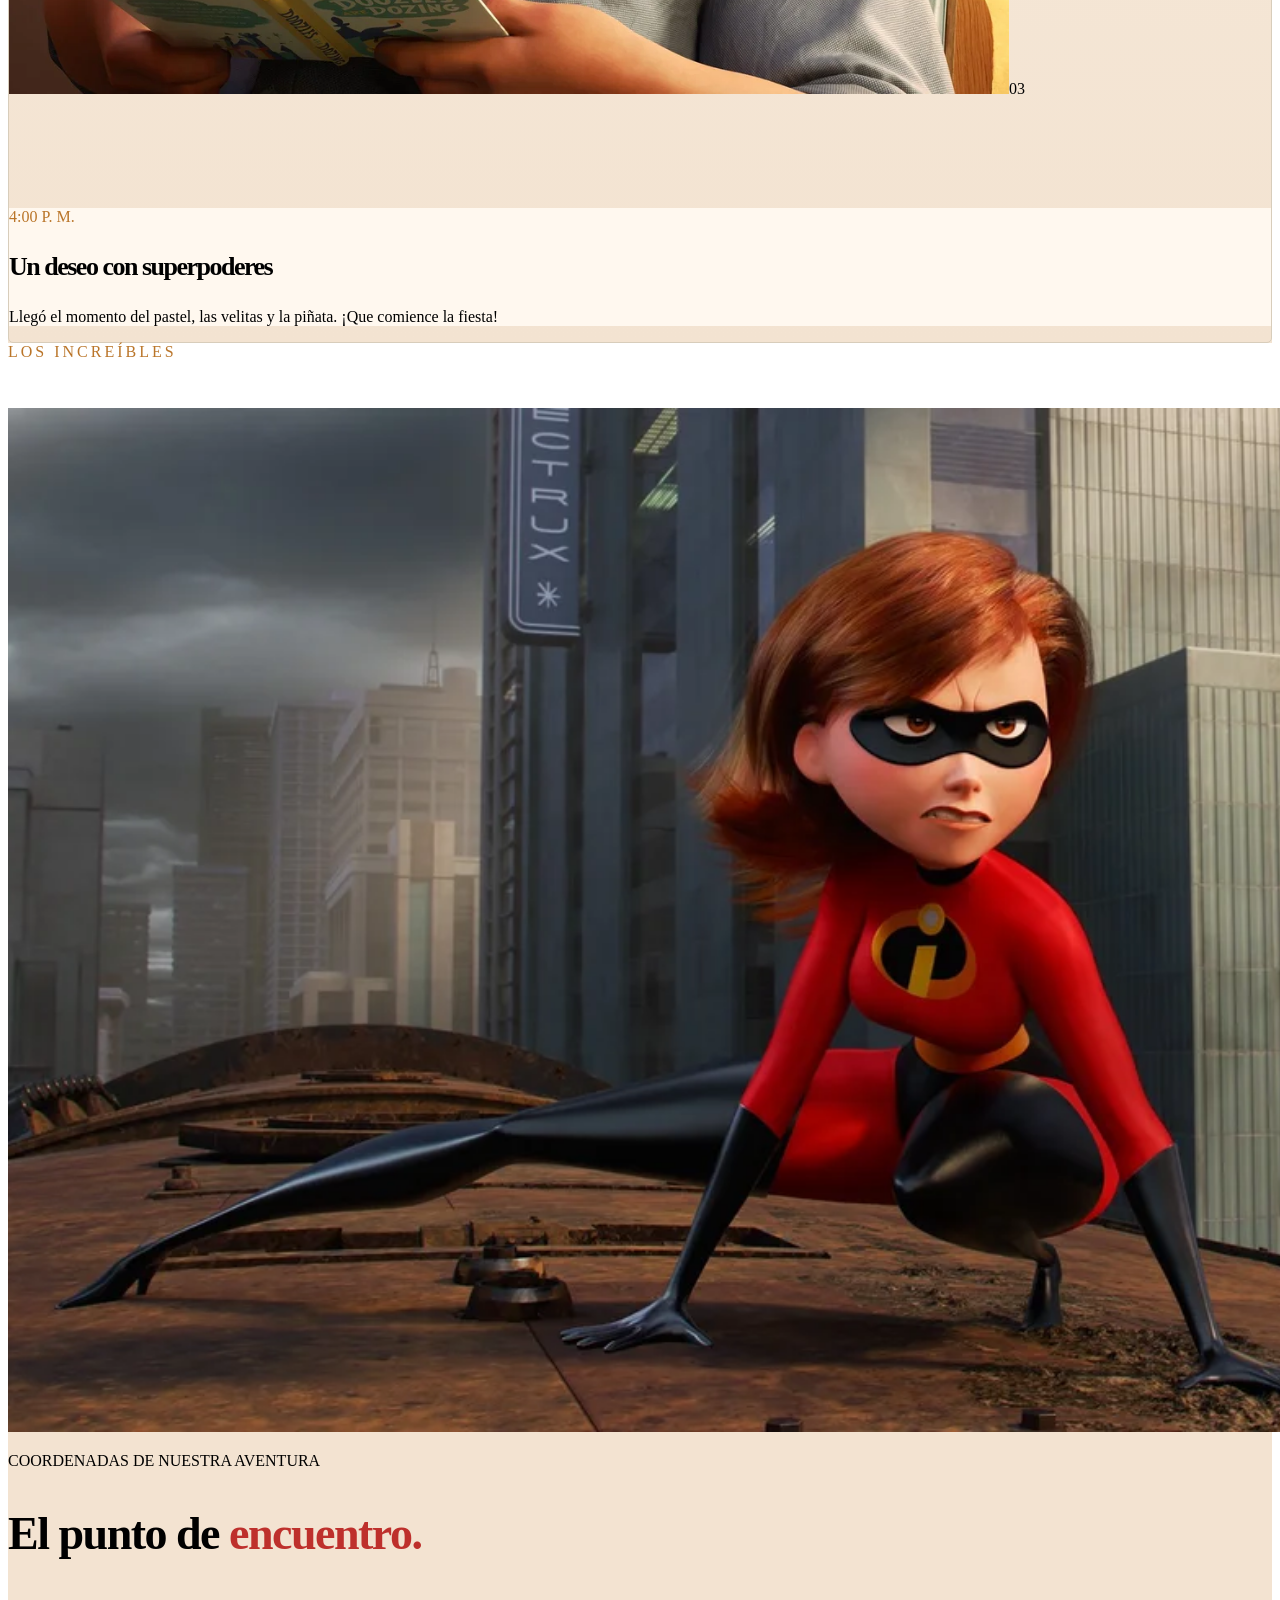
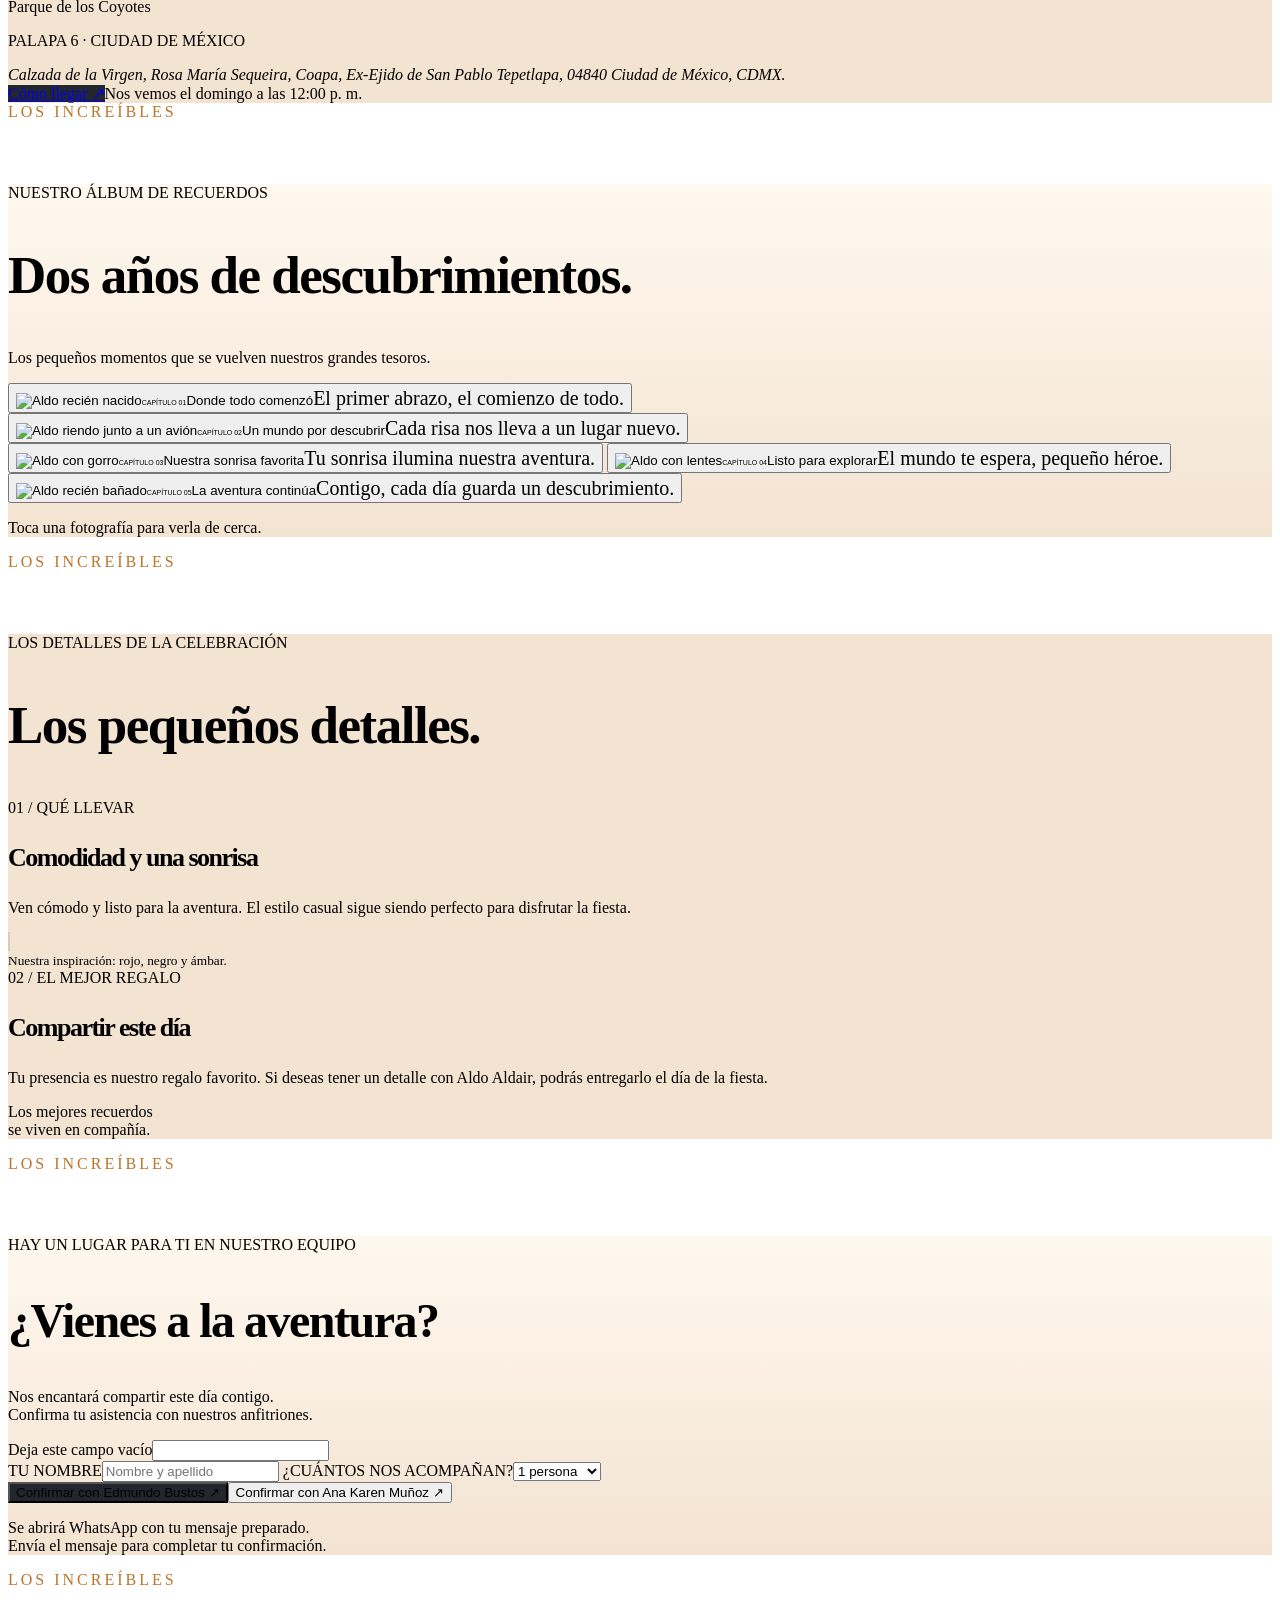
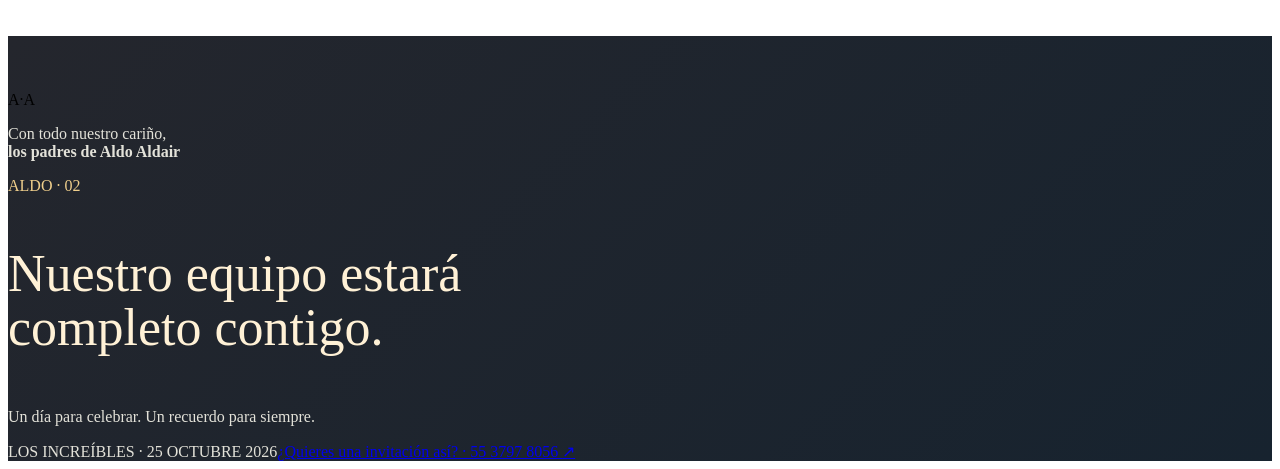
==== commit e49494a2: "Ajusta metadatos y cierre de Los Increíbles" ====
--- a/index.html
+++ b/index.html
@@ -3,7 +3,7 @@
 <head>
   <meta charset="utf-8">
   <meta name="viewport" content="width=device-width, initial-scale=1, viewport-fit=cover">
-  <meta name="theme-color" content="#253c30">
+  <meta name="theme-color" content="#24262d">
   <meta name="description" content="Una fiesta de LOS INCREÍBLES para celebrar los 2 años de Aldo Aldair. Domingo 25 de octubre de 2026.">
   <meta property="og:type" content="website">
   <meta property="og:locale" content="es_MX">
@@ -141,7 +141,7 @@
   </main>
   <footer class="footer">
       
-      <div class="footer-monogram">A<span>·</span>A</div><p>Con todo nuestro cariño,<br><strong>los padres de Aldo Aldair</strong></p><div class="closing-botanical" aria-hidden="true"><span>ALDO · 02</span></div><p class="footer-signature text-sequence"><span class="text-part">Nuestro equipo estará</span><br><span class="text-part">completo contigo.</span></p><p class="closing-note">Un día para celebrar. Un recuerdo para siempre.</p><div class="footer-bottom"><span>MI PEQUEÑO SAFARI · 25 OCTUBRE 2026</span><a href="https://wa.me/5215537978056?text=Hola%2C%20me%20interesa%20contratar%20el%20servicio%20de%20invitaciones%20digitales." target="_blank" rel="noopener noreferrer">¿Quieres una invitación así? · 55 3797 8056 <span aria-hidden="true">↗</span></a></div></footer>
+      <div class="footer-monogram">A<span>·</span>A</div><p>Con todo nuestro cariño,<br><strong>los padres de Aldo Aldair</strong></p><div class="closing-botanical" aria-hidden="true"><span>ALDO · 02</span></div><p class="footer-signature text-sequence"><span class="text-part">Nuestro equipo estará</span><br><span class="text-part">completo contigo.</span></p><p class="closing-note">Un día para celebrar. Un recuerdo para siempre.</p><div class="footer-bottom"><span>LOS INCREÍBLES · 25 OCTUBRE 2026</span><a href="https://wa.me/5215537978056?text=Hola%2C%20me%20interesa%20contratar%20el%20servicio%20de%20invitaciones%20digitales." target="_blank" rel="noopener noreferrer">¿Quieres una invitación así? · 55 3797 8056 <span aria-hidden="true">↗</span></a></div></footer>
   <a id="stickyRsvp" class="sticky-rsvp" href="#rsvp" hidden>Confirmar asistencia <span aria-hidden="true">↗</span></a>
   <dialog id="photoDialog" class="photo-dialog" aria-labelledby="photoCaption">
     <button class="dialog-close" type="button" aria-label="Cerrar fotografía">Cerrar <span aria-hidden="true">×</span></button>
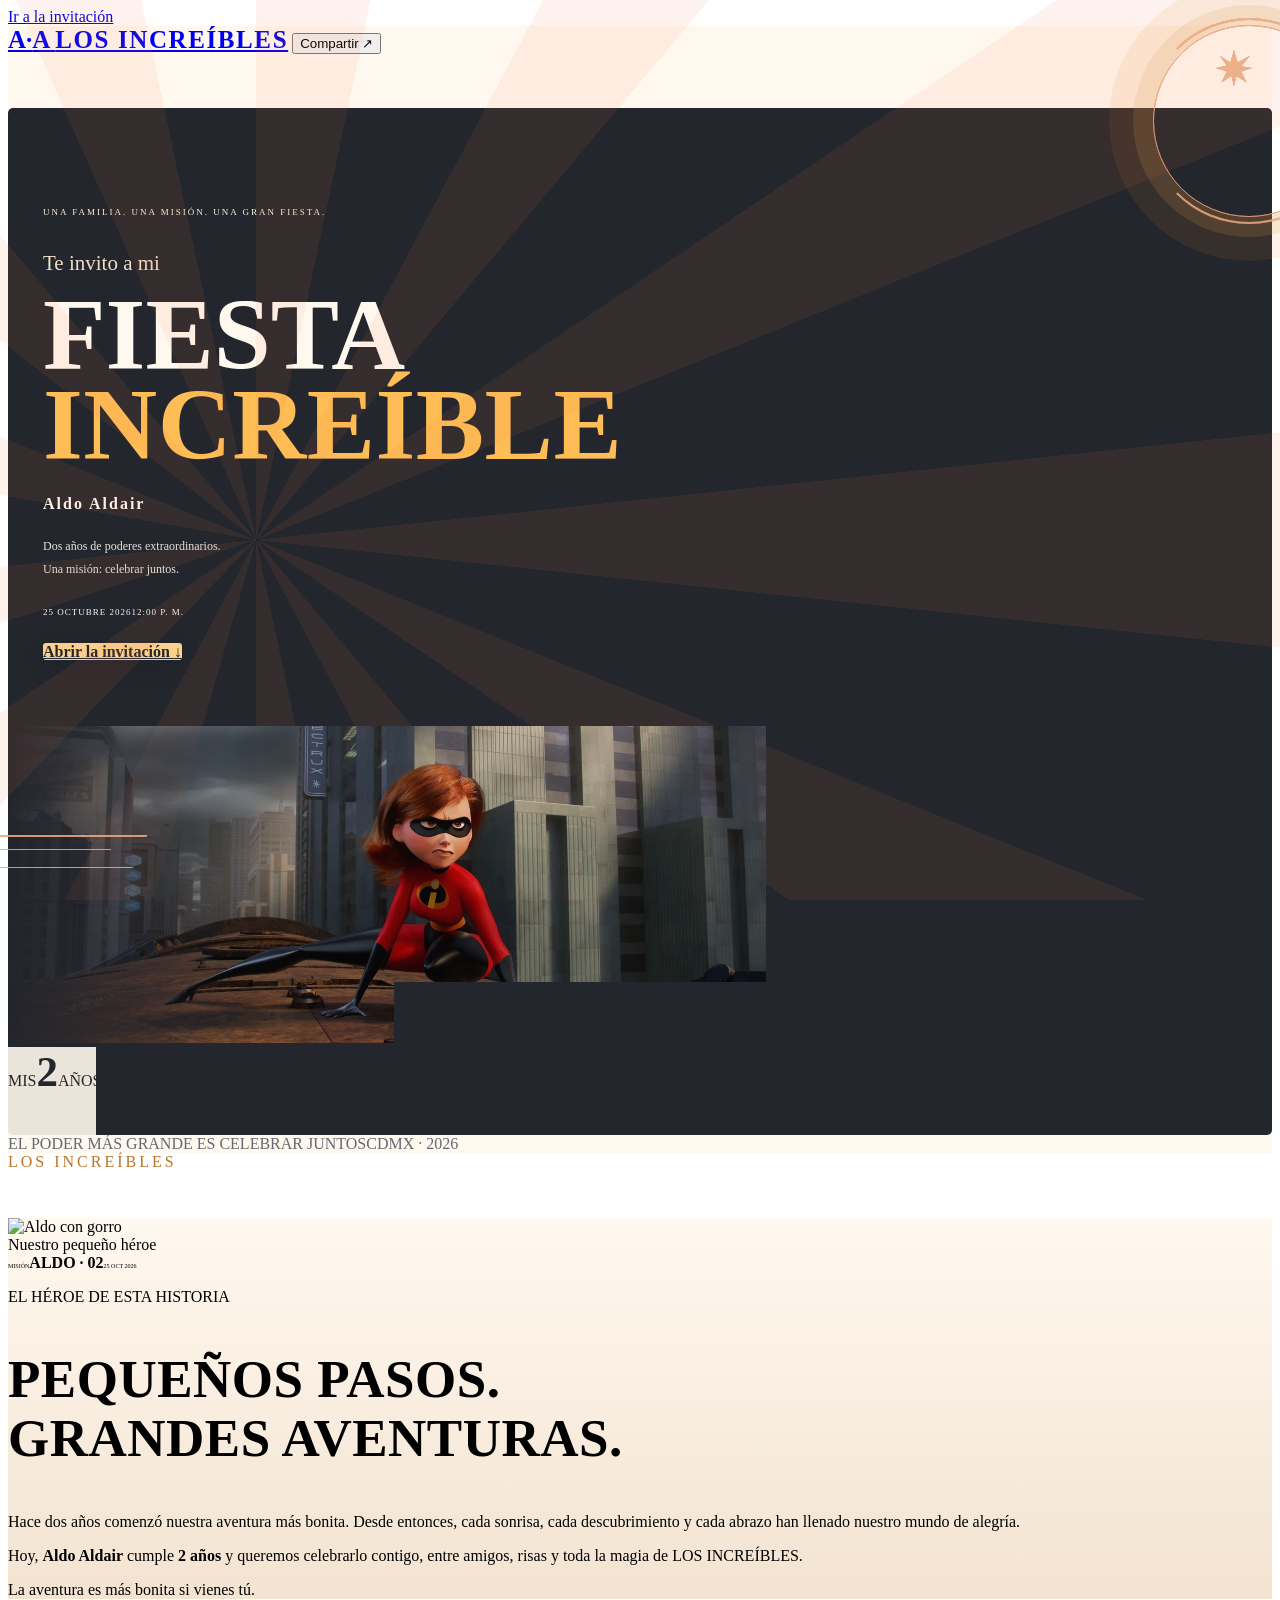
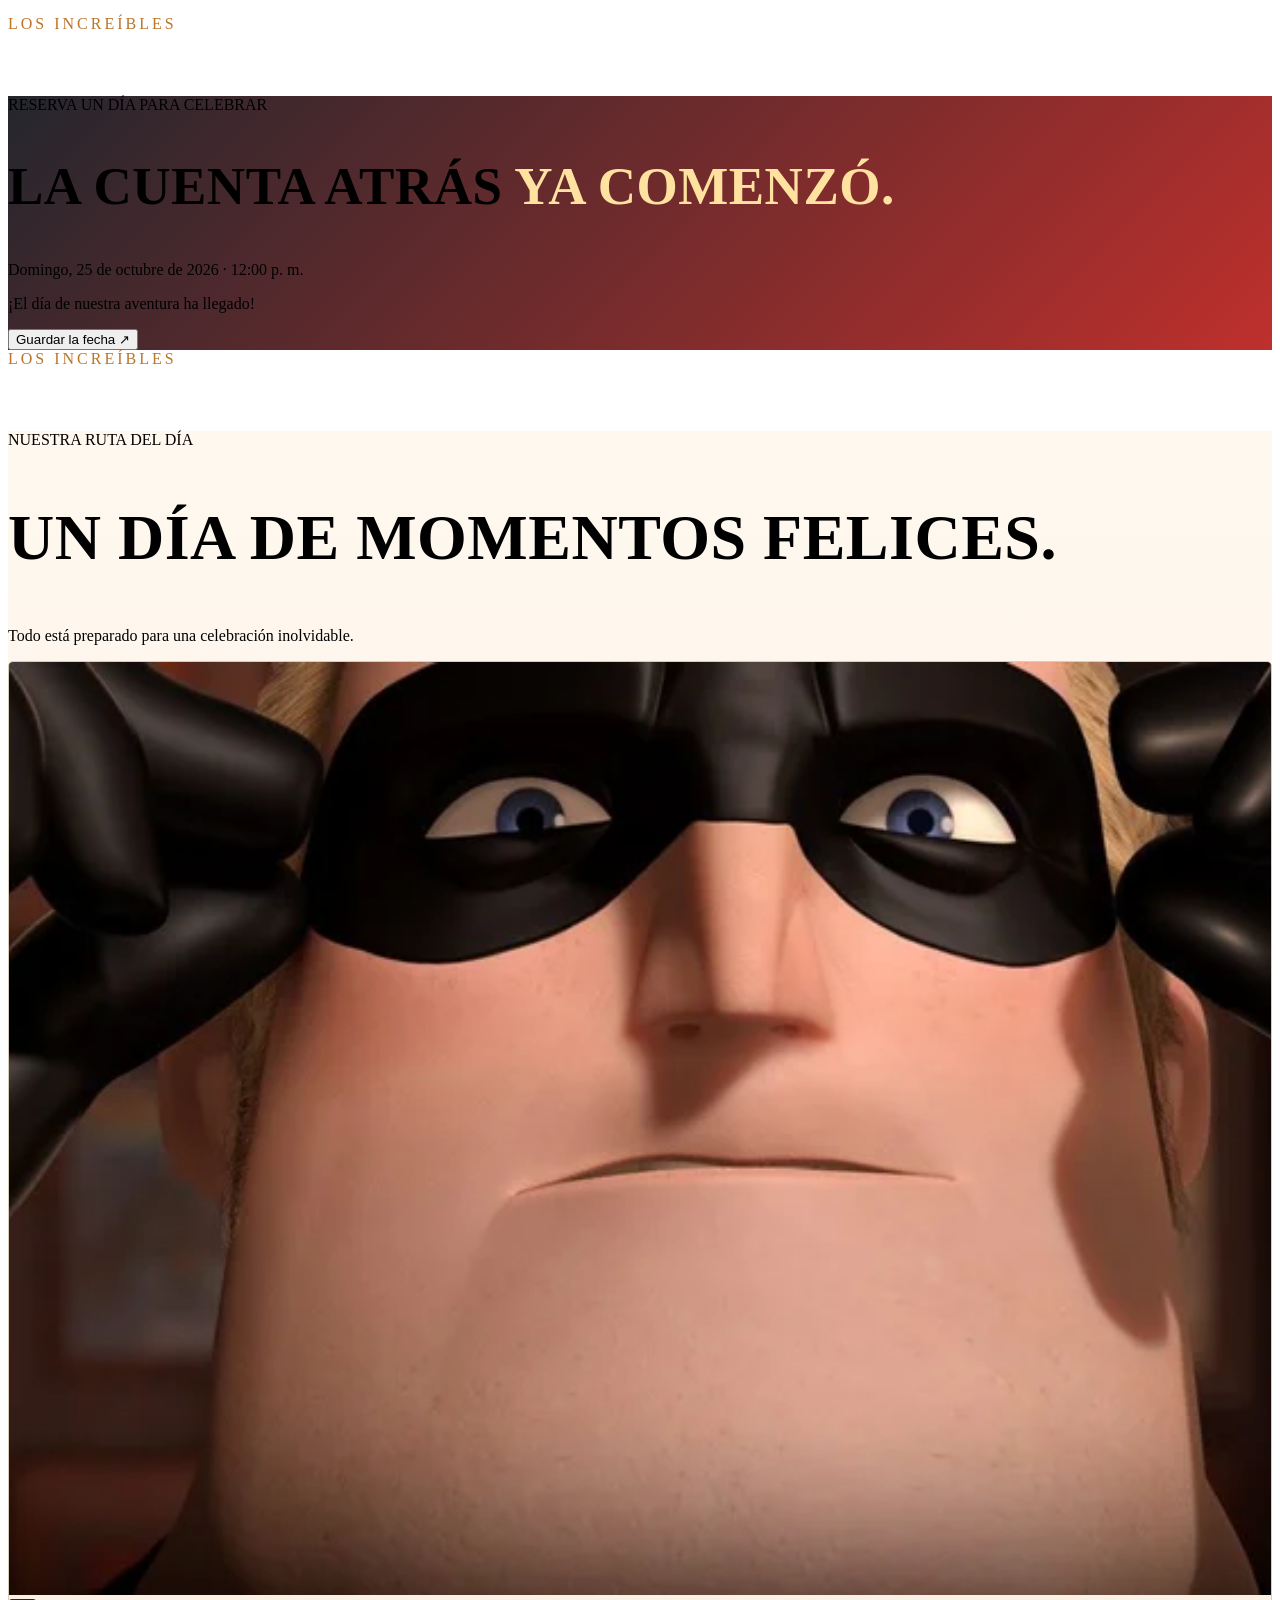
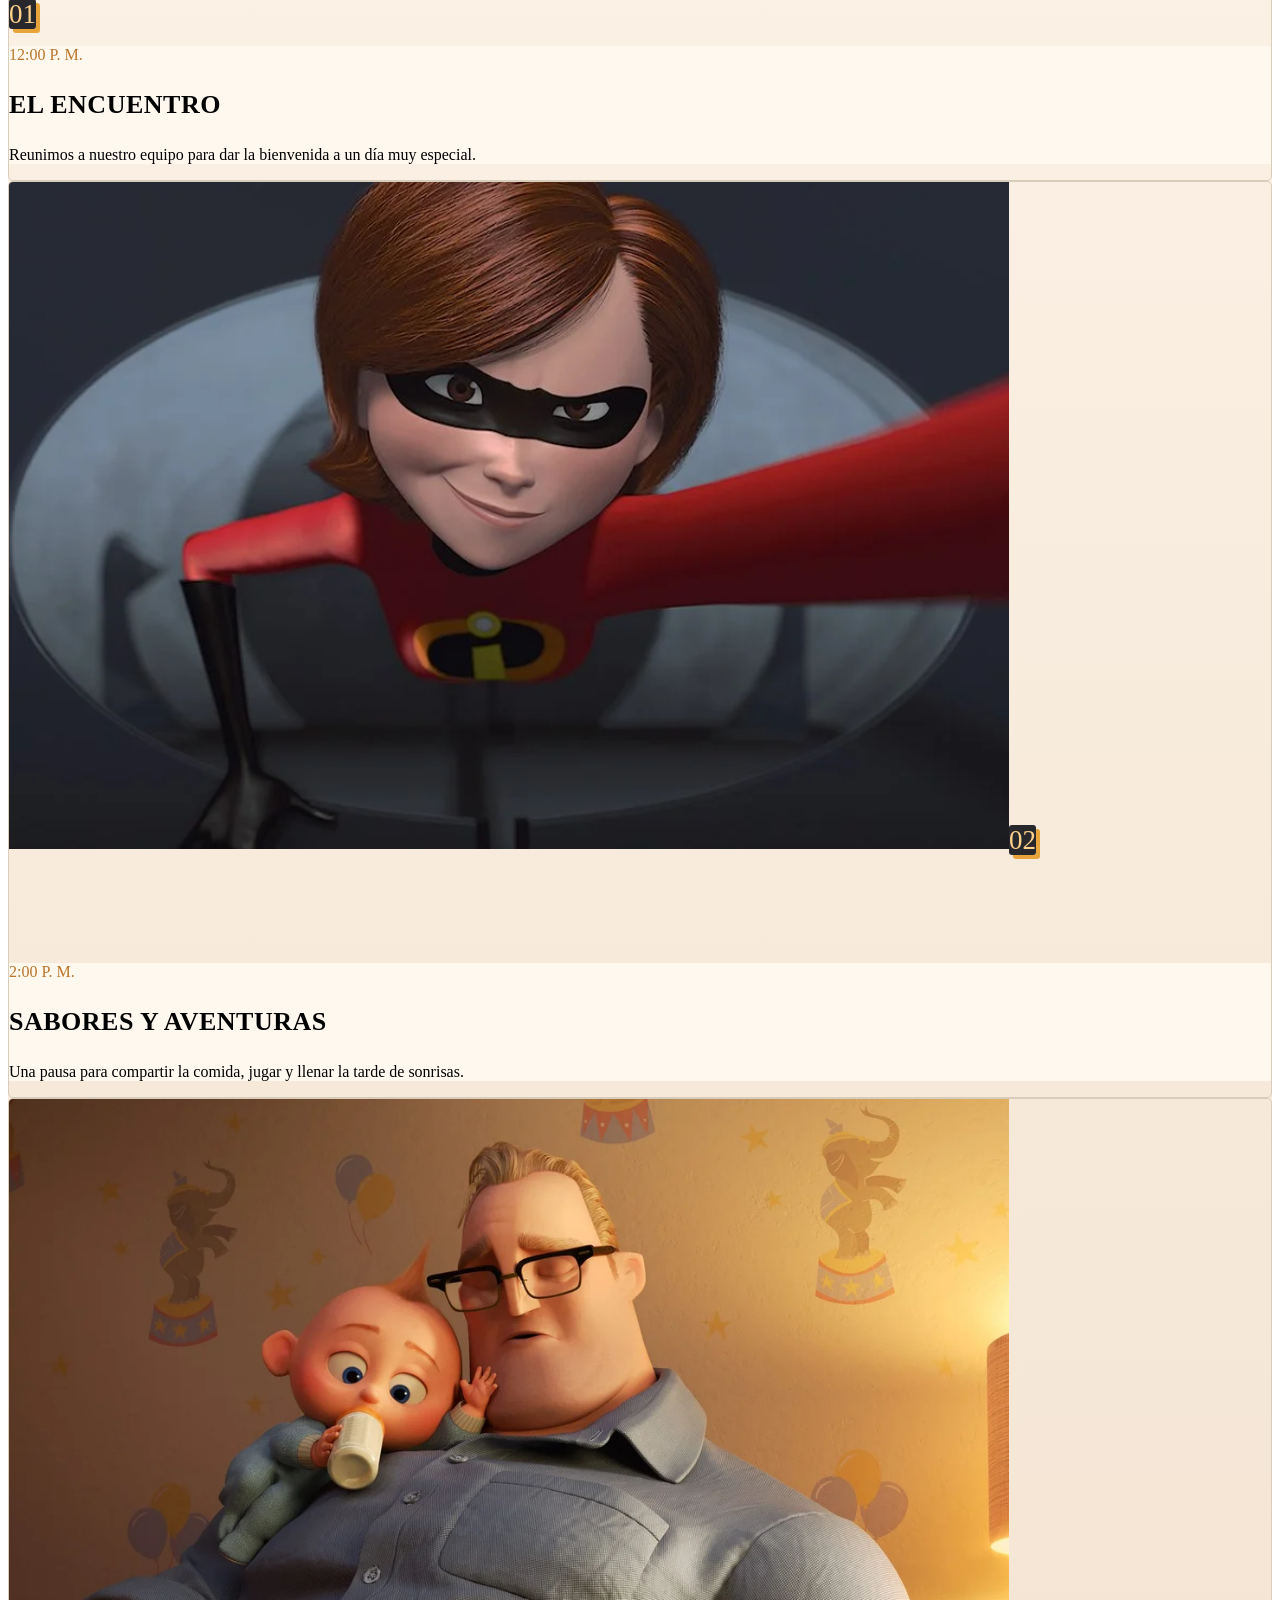
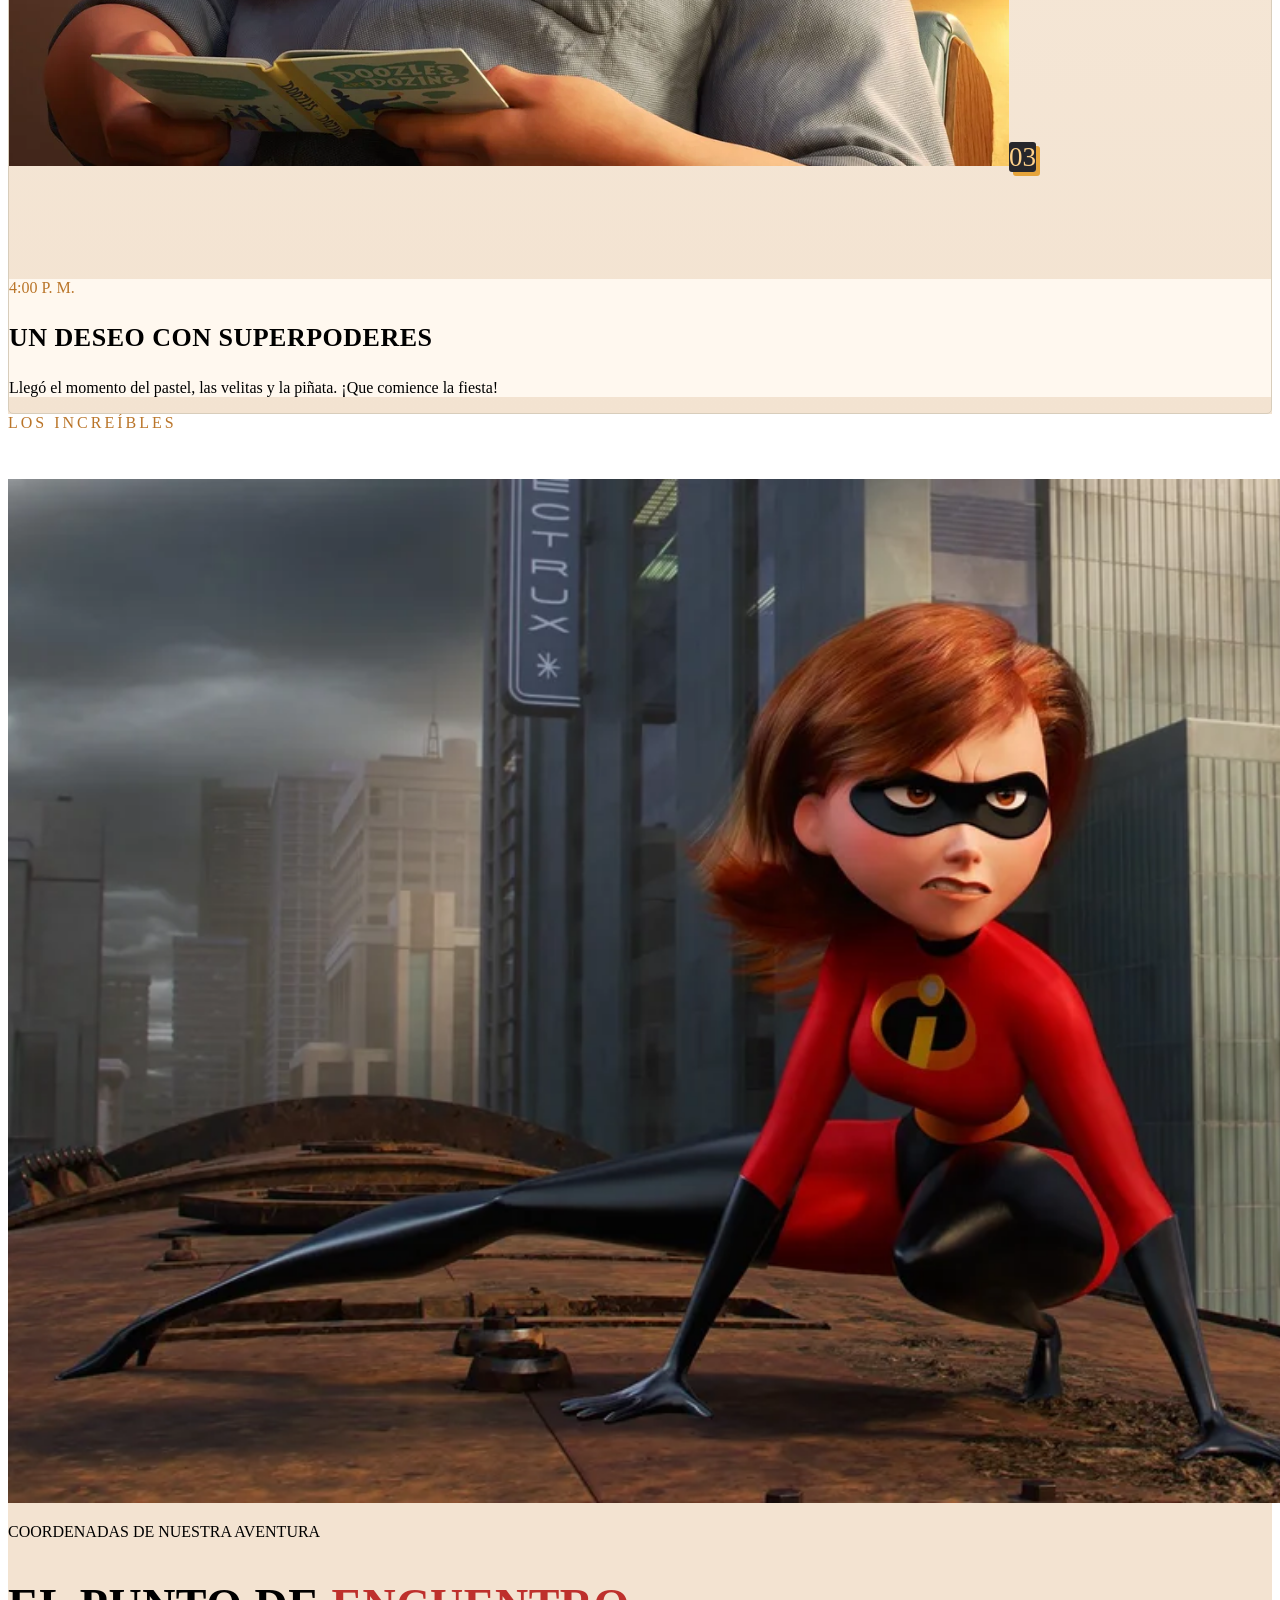
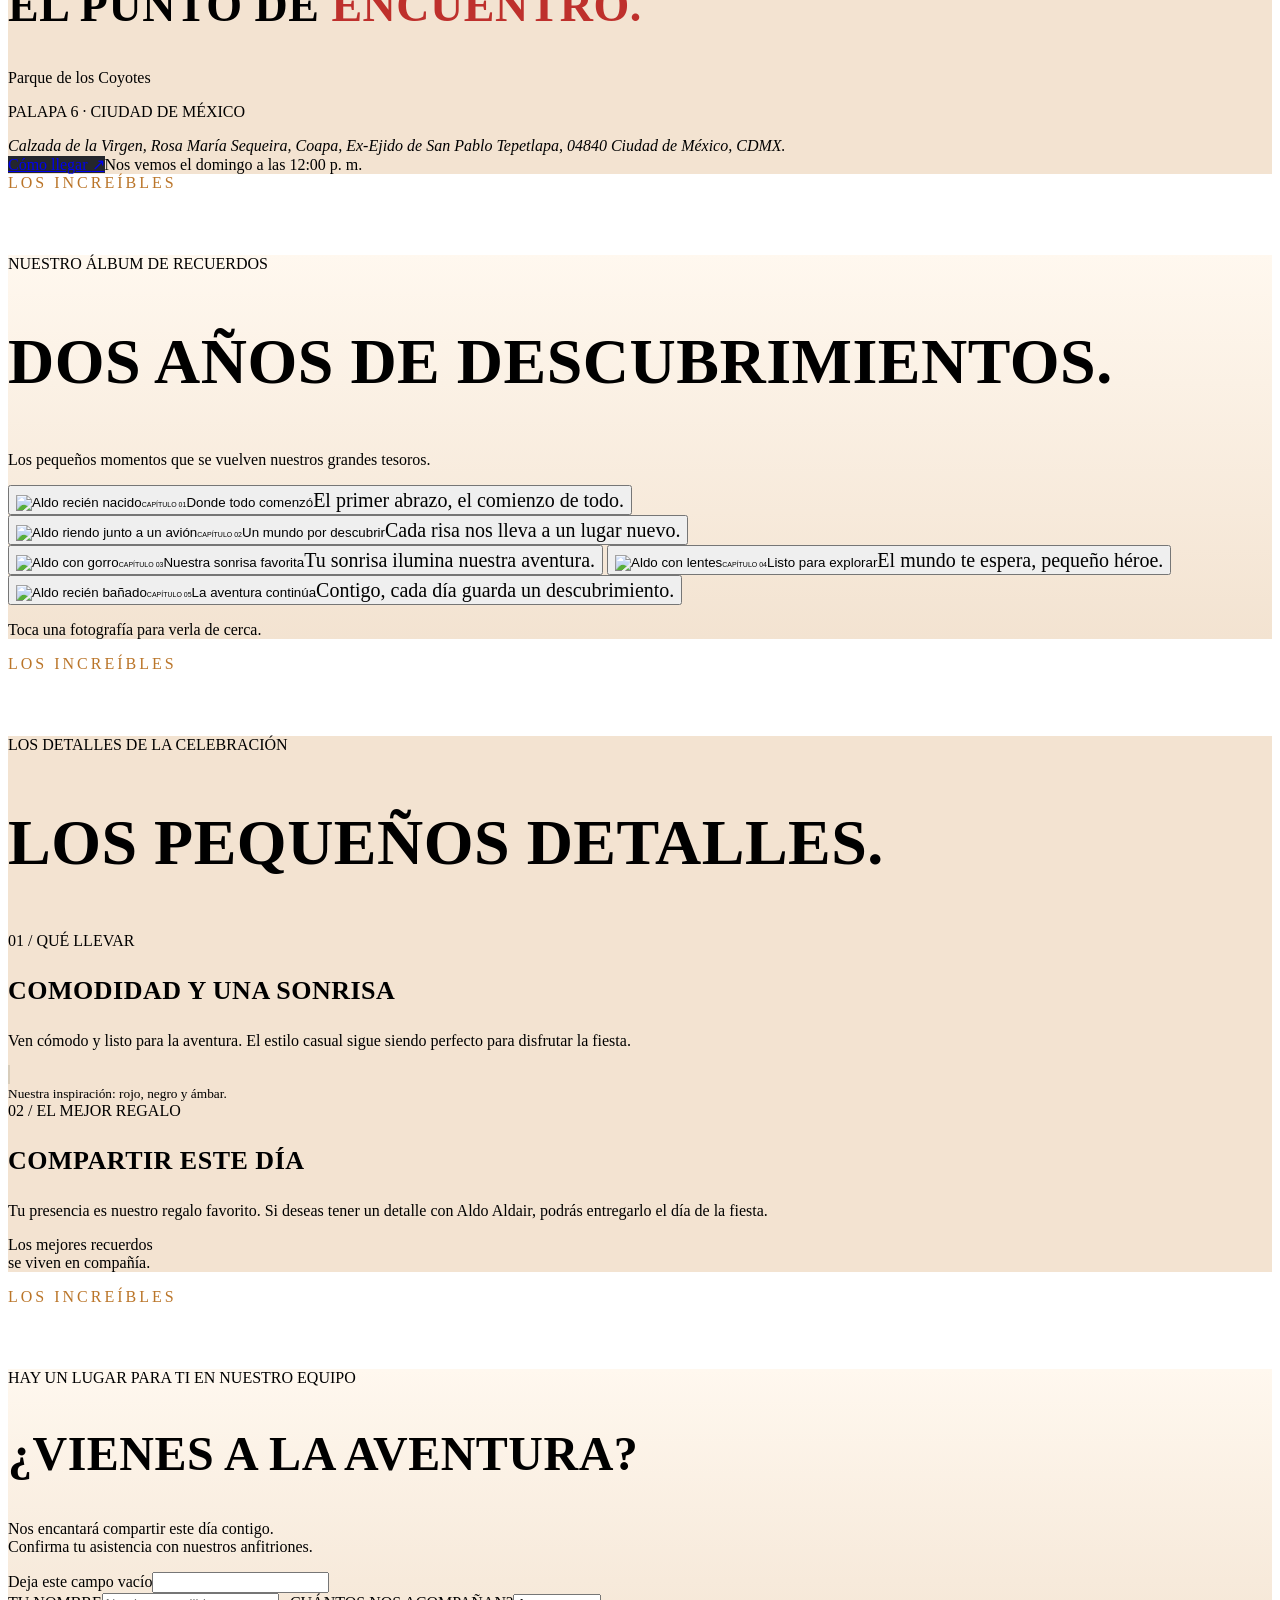
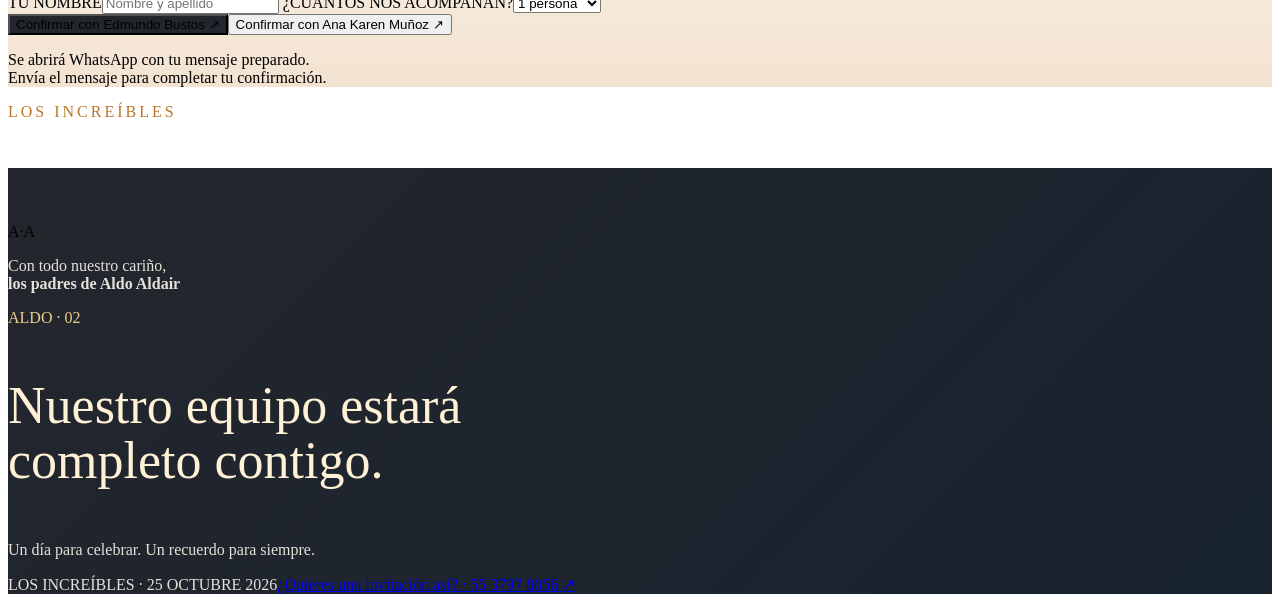
==== commit c95f47cb: "Añade tipografía y animaciones de superhéroes" ====
--- a/index.html
+++ b/index.html
@@ -18,7 +18,7 @@
   <link rel="preload" href="hero.webp" as="image" fetchpriority="high">
   <link rel="stylesheet" href="assets/safari/fonts.css">
   <link rel="stylesheet" href="styles.css?v=theme-1">
-  <link rel="stylesheet" href="theme.css?v=1">
+  <link rel="stylesheet" href="theme.css?v=3">
   <title>LOS INCREÍBLES · Aldo Aldair · Mis 2 años</title>
 </head>
 <body class="theme-increibles">
@@ -31,6 +31,7 @@
       <button class="share-button" id="shareBtn" type="button">Compartir <span aria-hidden="true">↗</span></button>
     </nav>
     <div class="cover-frame">
+      <div class="theme-decor" aria-hidden="true"><span class="energy-orbit"></span><span class="energy-flare"></span><span class="energy-streak"></span></div>
       
       
       <div class="cover-copy">
@@ -52,6 +53,7 @@
   <main id="mainContent" tabindex="-1">
     <div class="botanical-divider reveal" aria-hidden="true"><span></span><b>LOS INCREÍBLES</b><span></span></div>
     <section class="story section" id="historia" aria-labelledby="storyTitle">
+      <div class="theme-decor" aria-hidden="true"><span class="energy-orbit"></span><span class="energy-flare"></span><span class="energy-streak"></span></div>
       
       
       <div class="story-portrait reveal">
@@ -70,6 +72,7 @@
     </section>
     <div class="botanical-divider reveal" aria-hidden="true"><span></span><b>LOS INCREÍBLES</b><span></span></div>
     <section class="countdown-section" aria-labelledby="countdownTitle">
+      <div class="theme-decor" aria-hidden="true"><span class="energy-orbit"></span><span class="energy-flare"></span><span class="energy-streak"></span></div>
       
       
       <div class="countdown-inner reveal">
@@ -85,6 +88,7 @@
     </section>
     <div class="botanical-divider reveal" aria-hidden="true"><span></span><b>LOS INCREÍBLES</b><span></span></div>
     <section class="section itinerary" id="aventura" aria-labelledby="planTitle">
+      <div class="theme-decor" aria-hidden="true"><span class="energy-orbit"></span><span class="energy-flare"></span><span class="energy-streak"></span></div>
       
       
       
@@ -97,6 +101,7 @@
     </section>
     <div class="botanical-divider reveal" aria-hidden="true"><span></span><b>LOS INCREÍBLES</b><span></span></div>
     <section class="venue-section" id="lugar" aria-labelledby="venueTitle">
+      <div class="theme-decor" aria-hidden="true"><span class="energy-orbit"></span><span class="energy-flare"></span><span class="energy-streak"></span></div>
       
       
       <div class="venue-art reveal" aria-hidden="true"><img src="hero.webp" alt="" width="1536" height="1024" loading="lazy" decoding="async"></div>
@@ -104,6 +109,7 @@
     </section>
     <div class="botanical-divider reveal" aria-hidden="true"><span></span><b>LOS INCREÍBLES</b><span></span></div>
     <section class="section memories" id="recuerdos" aria-labelledby="galleryTitle">
+      <div class="theme-decor" aria-hidden="true"><span class="energy-orbit"></span><span class="energy-flare"></span><span class="energy-streak"></span></div>
       
       
       
@@ -118,6 +124,7 @@
     </section>
     <div class="botanical-divider reveal" aria-hidden="true"><span></span><b>LOS INCREÍBLES</b><span></span></div>
     <section class="details-section" aria-labelledby="detailsTitle">
+      <div class="theme-decor" aria-hidden="true"><span class="energy-orbit"></span><span class="energy-flare"></span><span class="energy-streak"></span></div>
       
       <div class="section-heading reveal"><p class="eyebrow">LOS DETALLES DE LA CELEBRACIÓN</p><h2 id="detailsTitle">Los pequeños <em>detalles.</em></h2></div><div class="detail-grid">
       <article class="detail reveal"><span class="detail-label">01 / QUÉ LLEVAR</span><h3>Comodidad y una sonrisa</h3><p>Ven cómodo y listo para la aventura. El estilo casual sigue siendo perfecto para disfrutar la fiesta.</p><div class="swatches" aria-label="Colores de LOS INCREÍBLES"><span></span><span></span><span></span><span></span></div><small>Nuestra inspiración: rojo, negro y ámbar.</small></article>
@@ -125,6 +132,7 @@
     </div></section>
     <div class="botanical-divider reveal" aria-hidden="true"><span></span><b>LOS INCREÍBLES</b><span></span></div>
     <section class="rsvp-section" id="rsvp" aria-labelledby="rsvpTitle">
+      <div class="theme-decor" aria-hidden="true"><span class="energy-orbit"></span><span class="energy-flare"></span><span class="energy-streak"></span></div>
       
       
       <div class="rsvp-heading reveal"><p class="eyebrow">HAY UN LUGAR PARA TI EN NUESTRO EQUIPO</p><h2 id="rsvpTitle" class="text-sequence"><span class="text-part">¿Vienes a</span> <em class="text-part">la aventura?</em></h2><p>Nos encantará compartir este día contigo.<br>Confirma tu asistencia con nuestros anfitriones.</p></div>
@@ -139,7 +147,7 @@
     </section>
     <div class="botanical-divider reveal" aria-hidden="true"><span></span><b>LOS INCREÍBLES</b><span></span></div>
   </main>
-  <footer class="footer">
+  <footer class="footer"><div class="theme-decor" aria-hidden="true"><span class="energy-orbit"></span><span class="energy-flare"></span><span class="energy-streak"></span></div>
       
       <div class="footer-monogram">A<span>·</span>A</div><p>Con todo nuestro cariño,<br><strong>los padres de Aldo Aldair</strong></p><div class="closing-botanical" aria-hidden="true"><span>ALDO · 02</span></div><p class="footer-signature text-sequence"><span class="text-part">Nuestro equipo estará</span><br><span class="text-part">completo contigo.</span></p><p class="closing-note">Un día para celebrar. Un recuerdo para siempre.</p><div class="footer-bottom"><span>LOS INCREÍBLES · 25 OCTUBRE 2026</span><a href="https://wa.me/5215537978056?text=Hola%2C%20me%20interesa%20contratar%20el%20servicio%20de%20invitaciones%20digitales." target="_blank" rel="noopener noreferrer">¿Quieres una invitación así? · 55 3797 8056 <span aria-hidden="true">↗</span></a></div></footer>
   <a id="stickyRsvp" class="sticky-rsvp" href="#rsvp" hidden>Confirmar asistencia <span aria-hidden="true">↗</span></a>
@@ -153,6 +161,6 @@
       <p class="album-note">ÁLBUM DE RECUERDOS · ALDO ALDAIR</p>
     </div>
   </dialog>
-  <script src="script.js?v=theme-1" defer></script>
+  <script src="script.js?v=theme-3" defer></script>
 </body>
 </html>
--- a/theme.css
+++ b/theme.css
@@ -4,3 +4,31 @@
 @media(max-width:370px){.cover h1{font-size:50px}.cover-copy{padding-left:18px;padding-right:18px}.cover-date{font-size:7px;gap:10px}.cover-frame{min-height:820px}.story-copy h2{font-size:30px}.wordmark-caption{font-size:6px}}
 
 .cover-frame:before{background:repeating-conic-gradient(from 0deg at 20% 60%,#ef713c22 0 12deg,transparent 12deg 28deg);opacity:.65}.cover h1 em{color:#ffbe55}
+@media(max-width:700px){.cover-frame{min-height:760px}.cover-copy{padding-bottom:270px}.theme-bob .cover-art{height:auto;mask-image:linear-gradient(180deg,transparent,#000 20%);-webkit-mask-image:linear-gradient(180deg,transparent,#000 20%)}.theme-bob .cover-copy{padding-bottom:250px}}
+@media(max-width:370px){.cover-frame{min-height:740px}.theme-bob .cover h1 em{font-size:.75em}}
+@font-face{font-family:'Incredible Display';src:url('theme-font.ttf') format('truetype');font-weight:700;font-style:normal;font-display:swap}
+.theme-increibles h1,.theme-increibles h2,.theme-increibles h3,.theme-increibles h1 em,.theme-increibles h2 em{font-family:'Incredible Display',var(--sans);font-weight:700;font-style:normal;text-transform:uppercase;letter-spacing:.5px}
+.theme-increibles .cover h1{font-size:clamp(74px,8vw,110px);line-height:.88;letter-spacing:0}.theme-increibles .cover-name{font-weight:600;letter-spacing:2px}.theme-increibles .section-heading h2{font-size:clamp(40px,5vw,66px)}
+.energy-orbit{width:190px;height:190px;border:1px solid currentColor;border-radius:50%;right:-65px;top:25px;box-shadow:0 0 0 20px #d9a35018,0 0 0 44px #d9a35010}
+.energy-orbit:before{content:'';position:absolute;inset:-8px;border:2px solid transparent;border-top-color:currentColor;border-bottom-color:currentColor;border-radius:50%}
+.energy-flare{right:28px;top:50px;width:36px;height:36px;background:currentColor;clip-path:polygon(50% 0,60% 35%,95% 15%,70% 45%,100% 50%,70% 60%,85% 90%,57% 72%,50% 100%,43% 72%,15% 90%,30% 60%,0 50%,30% 43%,10% 15%,40% 35%)}
+.energy-streak{left:-25px;bottom:32px;width:165px;height:30px;border-top:2px solid currentColor;border-bottom:1px solid currentColor;transform:skewX(-24deg)}
+.energy-streak:after{content:'';position:absolute;left:16px;right:30px;top:12px;border-top:1px solid currentColor}
+.theme-increibles.js-motion .energy-orbit:before{animation:power-orbit 24s linear infinite}.theme-increibles.js-motion .energy-flare{animation:power-glow 7s ease-in-out infinite alternate}.theme-increibles.js-motion .energy-streak{animation:power-trail 9s ease-in-out infinite alternate}
+.theme-increibles.js-motion .cover-art{animation:hero-focus 1.5s ease-out both}
+.theme-increibles.js-motion .route-card.reveal:not(.visible){transform:translate3d(0,24px,0) scale(.97)}
+.theme-increibles.js-motion .text-reveal:not(.text-visible){transform:translate3d(-16px,6px,0)}
+.theme-increibles .route-number{border-radius:3px;background:#27272c;color:#ffd18a;font-family:'Incredible Display',var(--sans);font-size:27px;box-shadow:4px 4px 0 #e6a43a}
+.theme-increibles .button:focus-visible,.theme-increibles .button:hover{box-shadow:0 5px 22px #d7993d35}
+@keyframes power-orbit{to{transform:rotate(360deg)}}@keyframes power-glow{from{opacity:.5;transform:scale(.9) rotate(-8deg)}to{opacity:1;transform:scale(1.08) rotate(8deg)}}@keyframes power-trail{from{transform:translateX(-10px) skewX(-24deg)}to{transform:translateX(12px) skewX(-24deg)}}@keyframes hero-focus{from{opacity:.55;filter:brightness(.7)}to{opacity:.88;filter:brightness(1)}}
+@media(max-width:700px){.theme-increibles .cover h1{font-size:78px;letter-spacing:0}.theme-increibles h2,.theme-increibles .story-copy h2,.theme-increibles .countdown-section h2,.theme-increibles .section-heading h2{font-size:43px;line-height:1.02}.theme-increibles .venue-card h2{font-size:43px}.theme-increibles .rsvp-heading h2{font-size:46px}.theme-increibles .route-copy h3{font-size:32px}.energy-orbit{width:135px;height:135px;right:-65px;top:18px}.energy-flare{width:24px;height:24px;top:24px;right:17px}.energy-streak{width:100px;height:22px;bottom:24px}.theme-increibles .cover-copy{padding-bottom:280px}}
+@media(max-width:370px){.theme-increibles .cover h1{font-size:66px}.theme-increibles .story-copy h2{font-size:38px}}/* Theme-specific decoration: purely decorative, never intercepts input. */
+.theme-decor{position:absolute;inset:0;overflow:hidden;pointer-events:none;z-index:0;color:var(--theme-accent);opacity:.16}
+.cover-frame>.theme-decor{z-index:1;color:#ffe0a6;opacity:.4}
+.countdown-section>.theme-decor,.footer>.theme-decor{color:#ffe1a0;opacity:.27}
+.theme-decor span{position:absolute;display:block;pointer-events:none}
+.theme-decor~.section-heading,.theme-decor~.story-copy,.theme-decor~.story-portrait,.theme-decor~.countdown-inner,.theme-decor~.gallery,.theme-decor~.itinerary-grid,.theme-decor~.detail-grid,.theme-decor~.rsvp-heading,.theme-decor~.rsvp-form{position:relative;z-index:1}
+.js-motion .theme-decor span,.js-motion .theme-decor span:before,.js-motion .theme-decor span:after{animation-play-state:paused!important}
+.js-motion .theme-decor.in-view span,.js-motion .theme-decor.in-view span:before,.js-motion .theme-decor.in-view span:after{animation-play-state:running!important}
+@media(max-width:700px){.theme-decor{opacity:.12}.cover-frame>.theme-decor{opacity:.28}.countdown-section>.theme-decor,.footer>.theme-decor{opacity:.2}}
+@media(prefers-reduced-motion:reduce){.theme-decor span,.theme-decor span:before,.theme-decor span:after,.cover-art{animation:none!important}.js-motion .text-reveal,.js-motion .text-sequence .text-part,.js-motion .reveal{opacity:1!important;transform:none!important;transition:none!important;animation:none!important}}
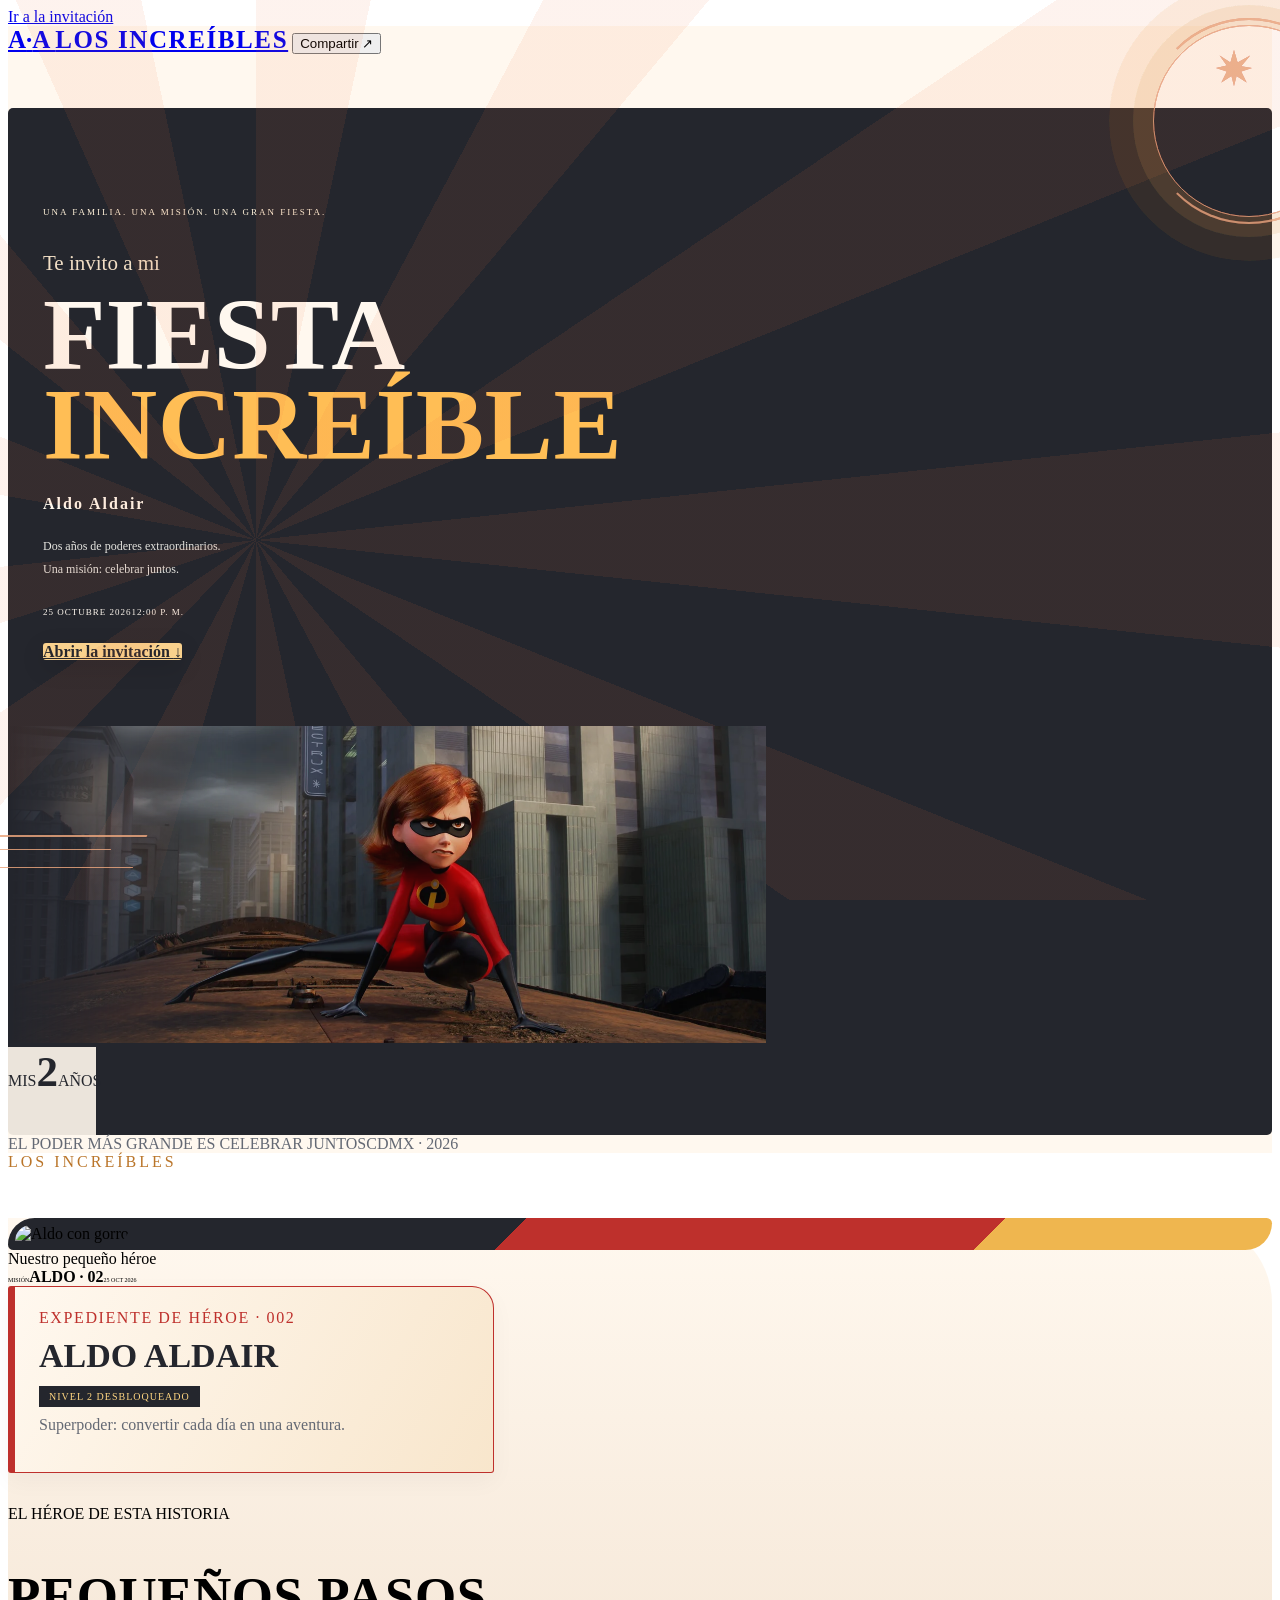
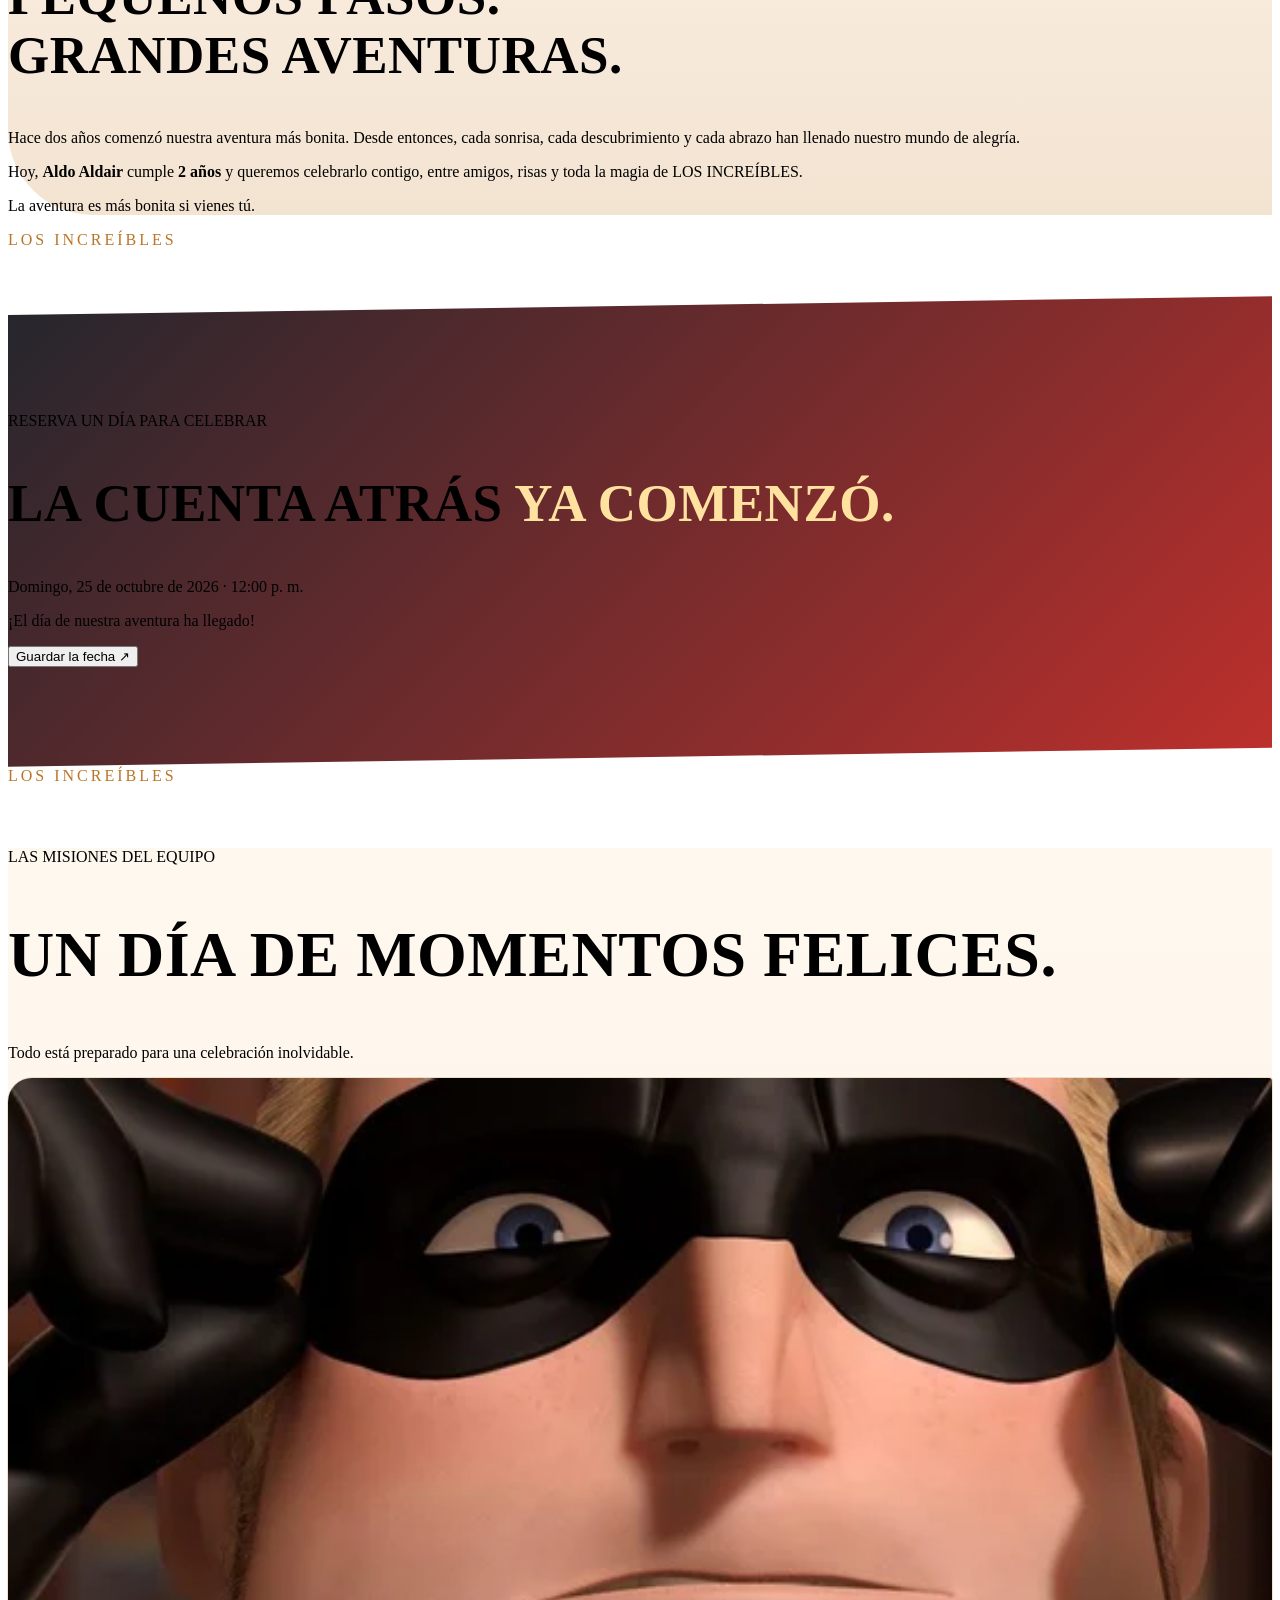
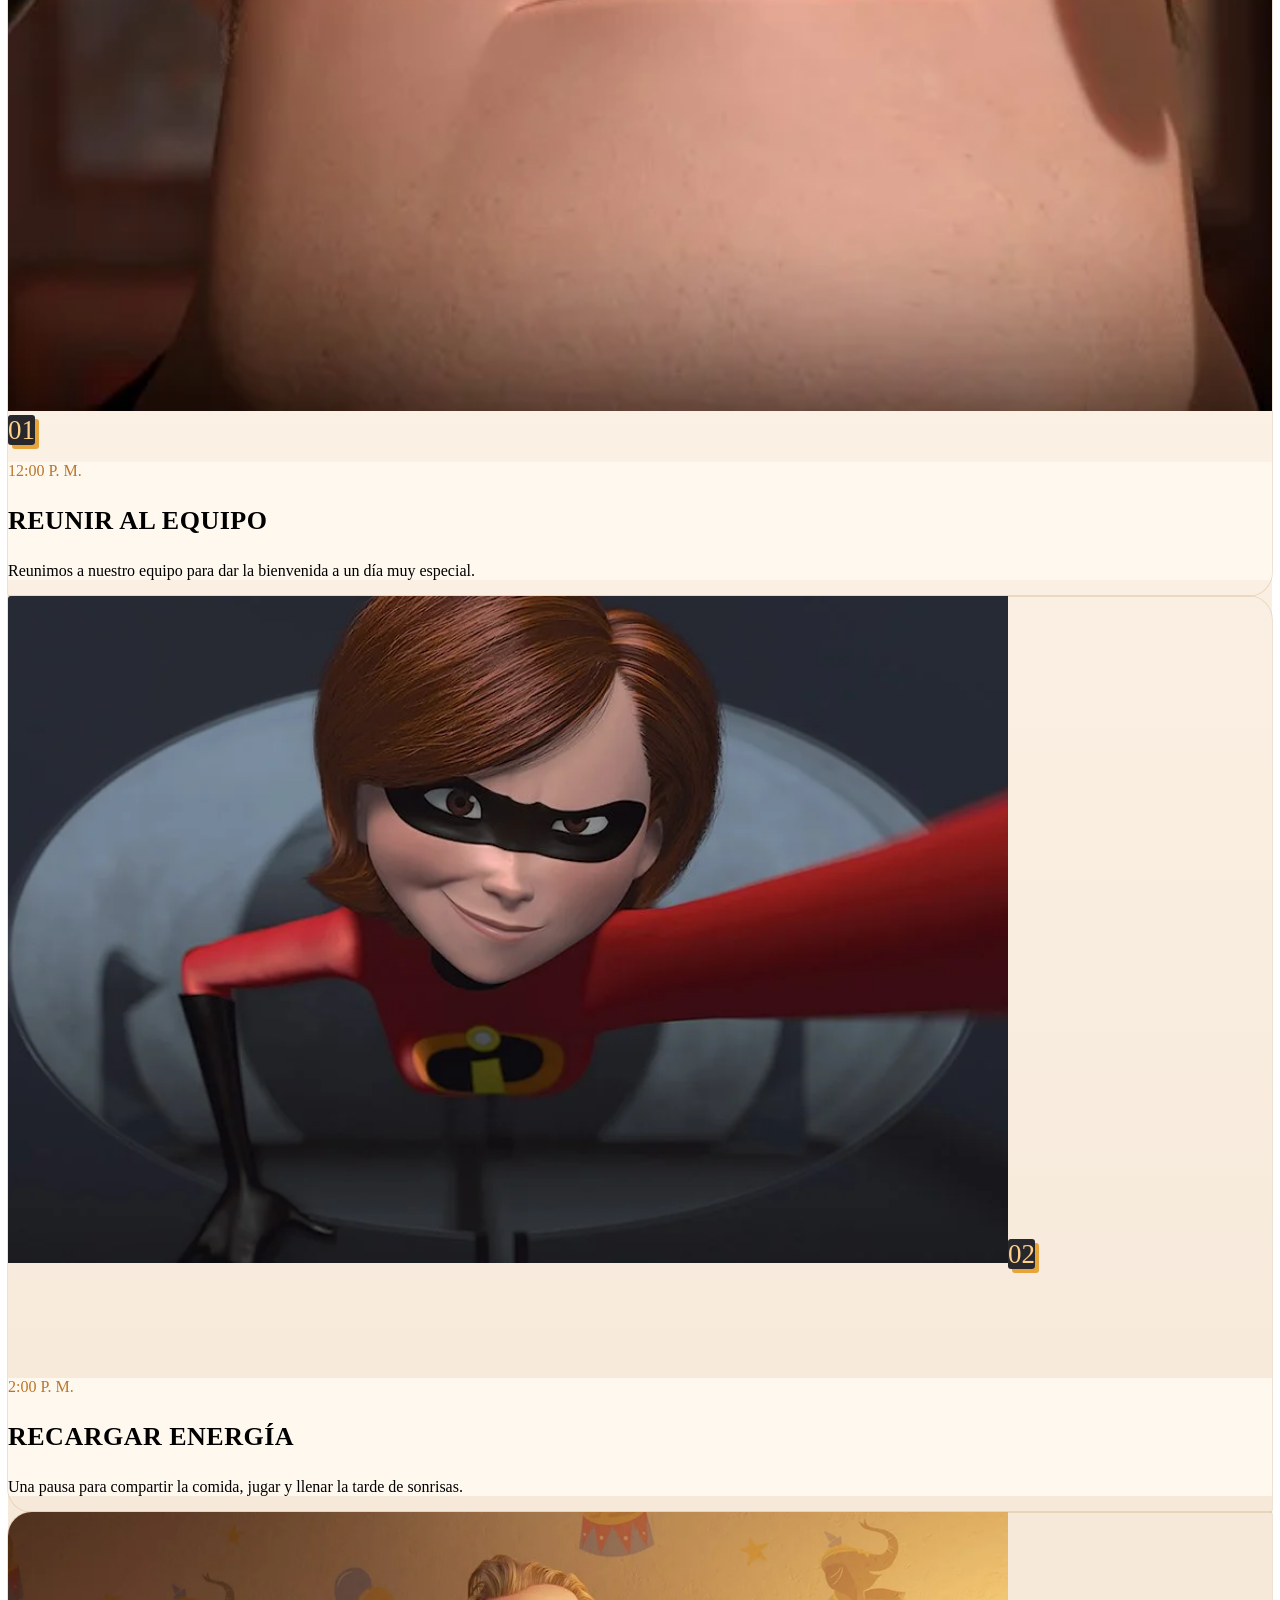
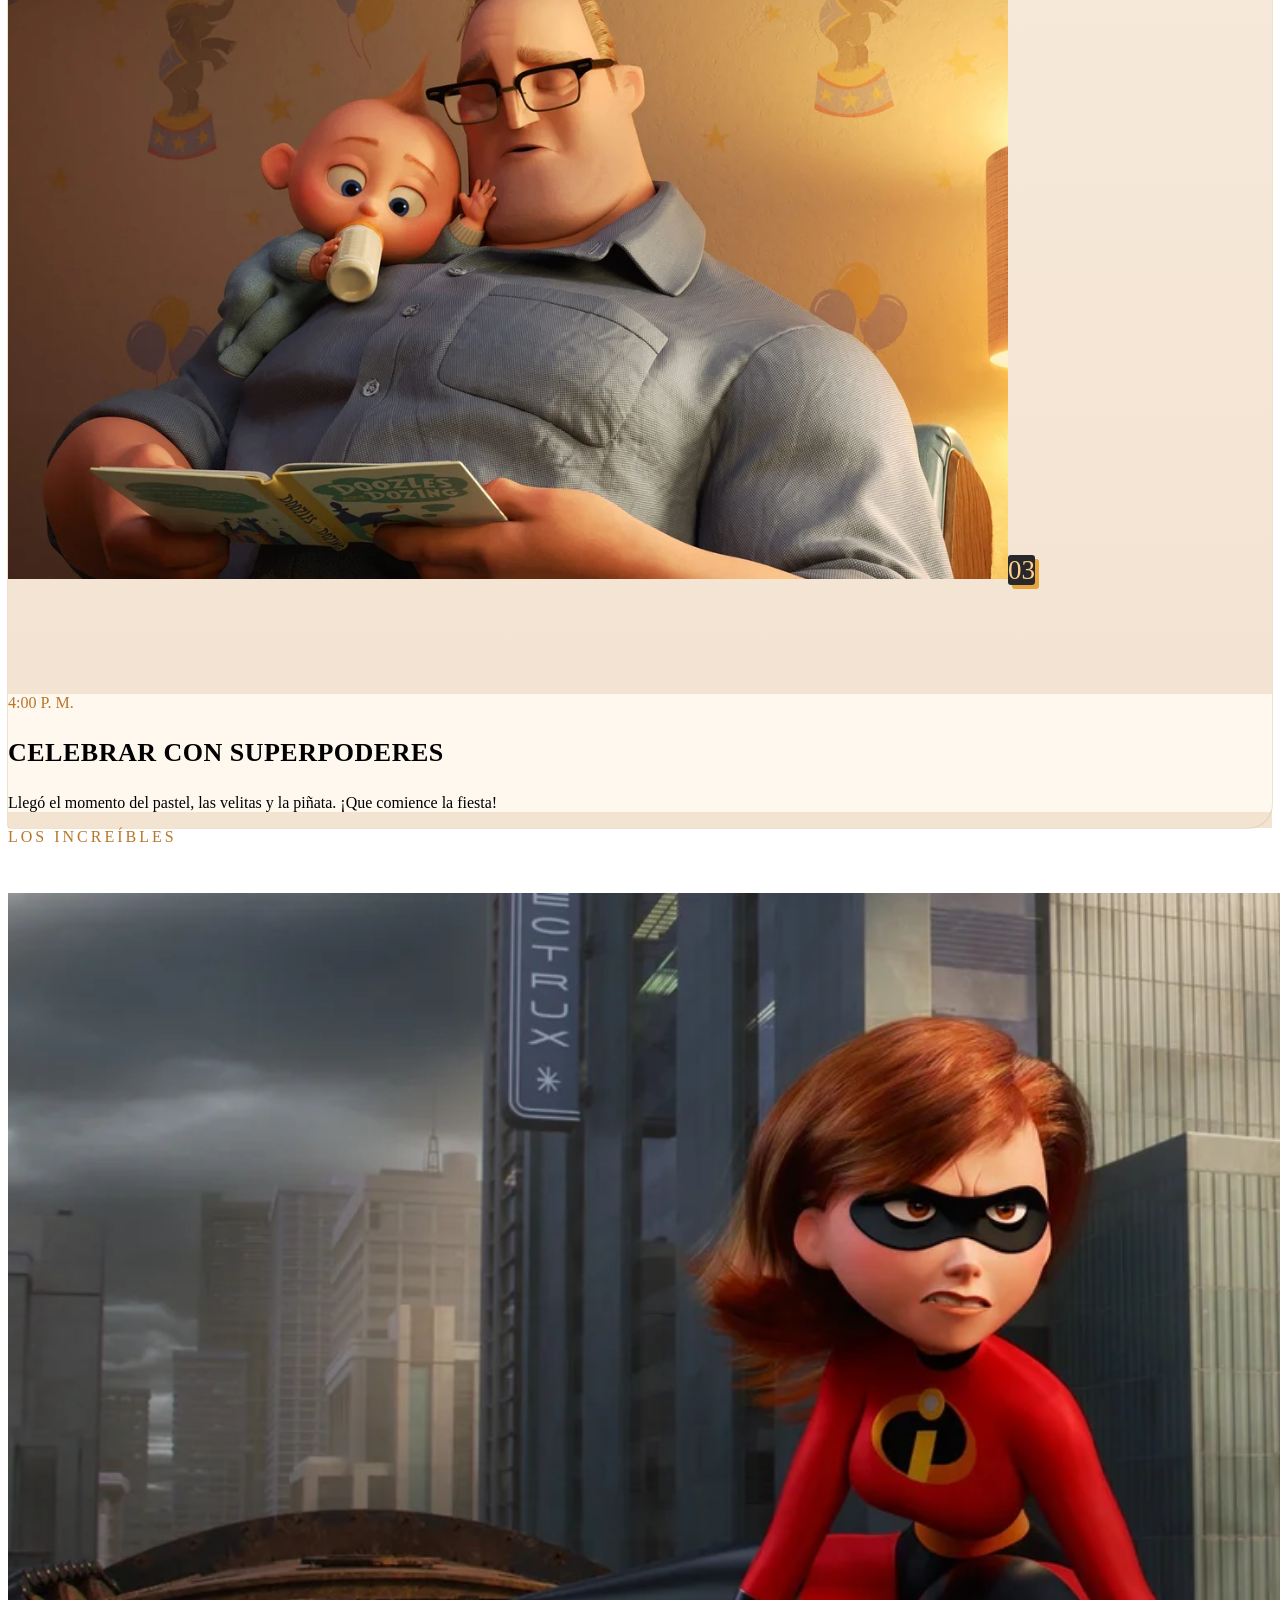
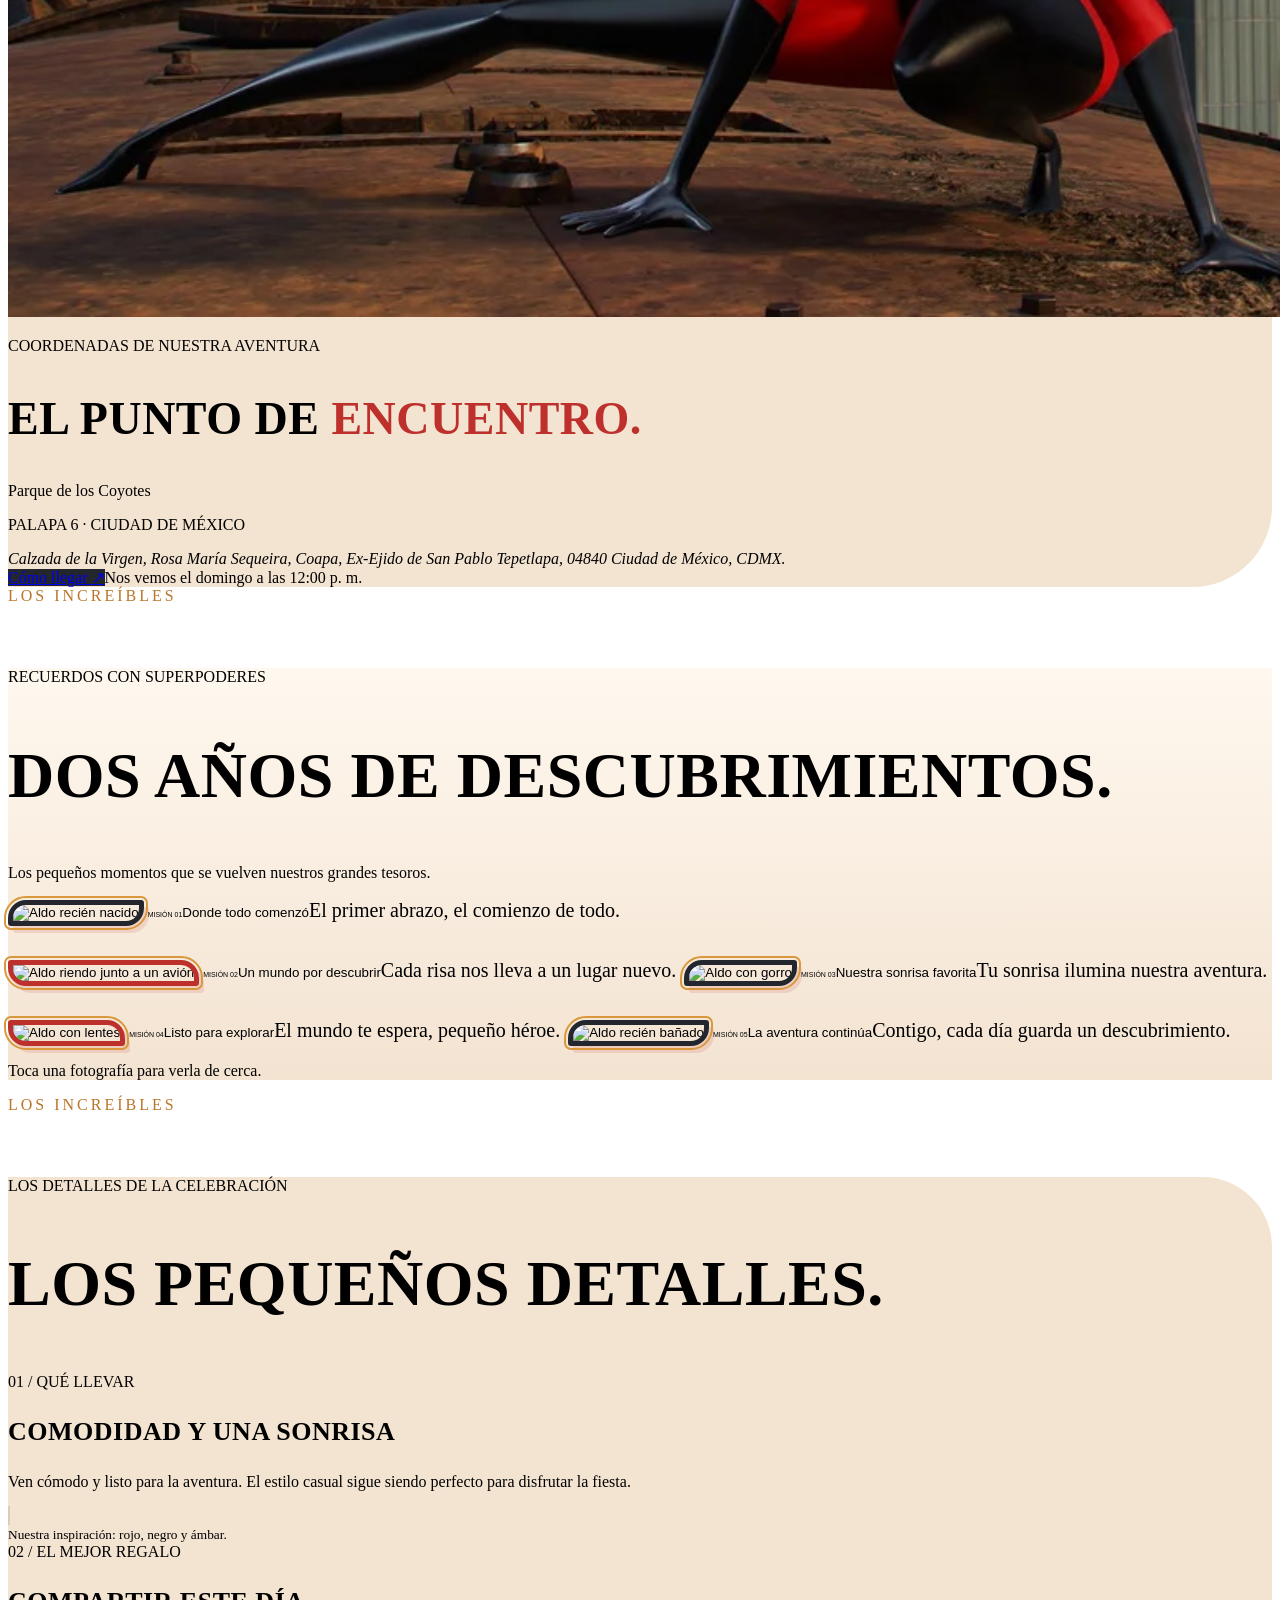
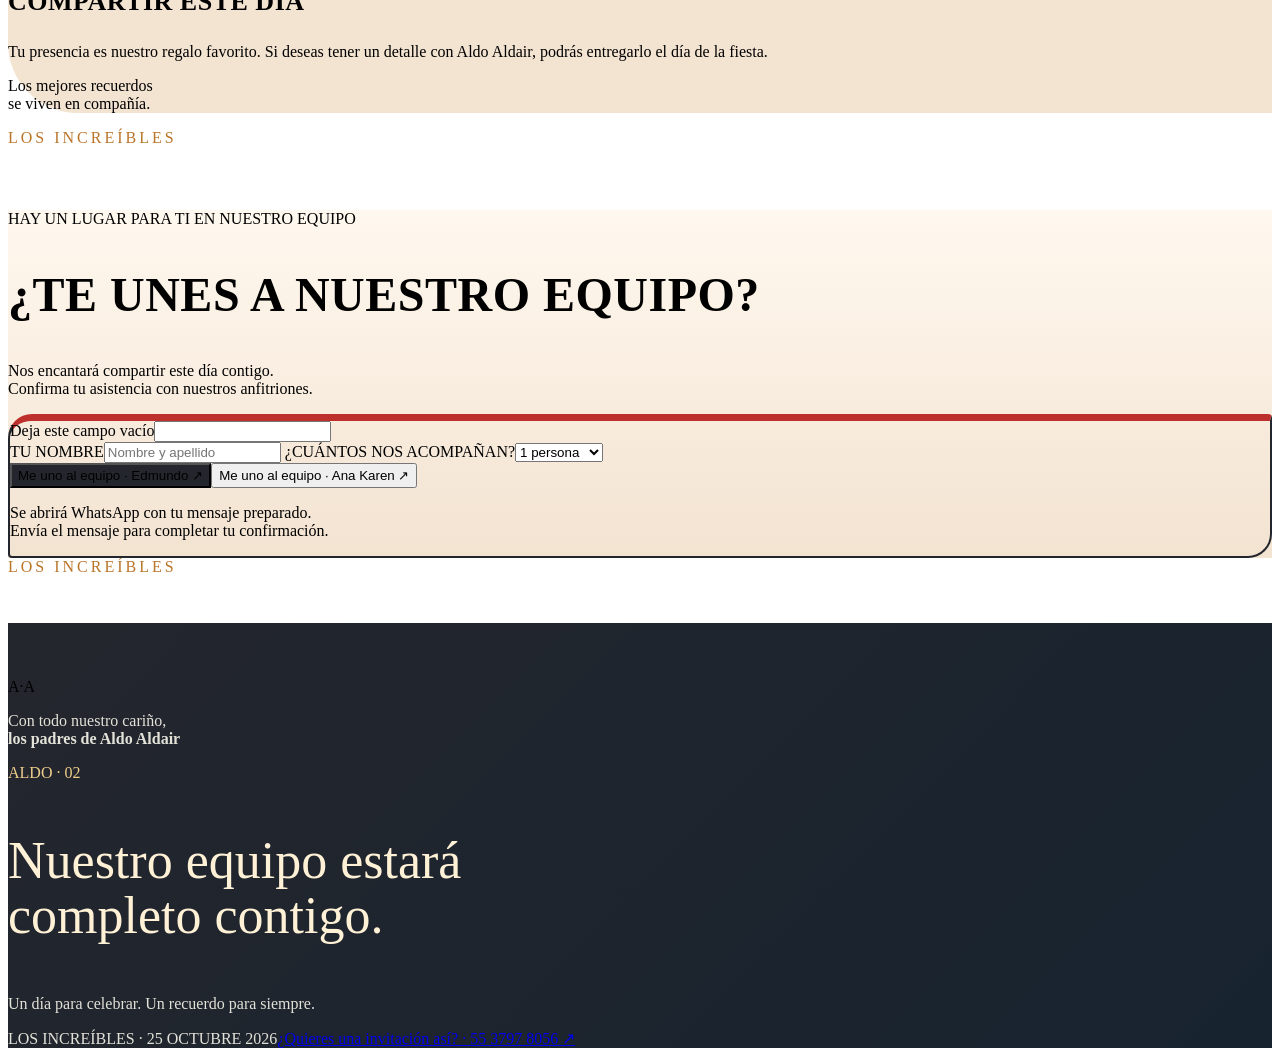
==== commit 0771eb97: "Personaliza misiones, marcos y formas de las secciones" ====
--- a/index.html
+++ b/index.html
@@ -18,7 +18,7 @@
   <link rel="preload" href="hero.webp" as="image" fetchpriority="high">
   <link rel="stylesheet" href="assets/safari/fonts.css">
   <link rel="stylesheet" href="styles.css?v=theme-1">
-  <link rel="stylesheet" href="theme.css?v=3">
+  <link rel="stylesheet" href="theme.css?v=4">
   <title>LOS INCREÍBLES · Aldo Aldair · Mis 2 años</title>
 </head>
 <body class="theme-increibles">
@@ -61,7 +61,7 @@
         <span class="portrait-caption">Nuestro pequeño héroe</span>
         <div class="portrait-stamp" aria-hidden="true"><span>MISIÓN</span><strong>ALDO · 02</strong><span>25 OCT 2026</span></div>
       </div>
-      <div class="story-copy reveal">
+      <div class="story-copy reveal"><div class="identity-card reveal"><small>EXPEDIENTE DE HÉROE · 002</small><strong>Aldo Aldair</strong><span>Nivel 2 desbloqueado</span><p>Superpoder: convertir cada día en una aventura.</p></div>
         <p class="eyebrow">EL HÉROE DE ESTA HISTORIA</p>
         <h2 id="storyTitle" class="text-sequence"><span class="text-part">Pequeños pasos.</span><br><em class="text-part">Grandes aventuras.</em></h2>
         <div class="gold-rule" aria-hidden="true"></div>
@@ -92,11 +92,11 @@
       
       
       
-      <div class="section-heading reveal"><p class="eyebrow">NUESTRA RUTA DEL DÍA</p><h2 id="planTitle" class="text-sequence"><span class="text-part">Un día de</span> <em class="text-part">momentos felices.</em></h2><p>Todo está preparado para una celebración inolvidable.</p></div>
+      <div class="section-heading reveal"><p class="eyebrow">LAS MISIONES DEL EQUIPO</p><h2 id="planTitle" class="text-sequence"><span class="text-part">Un día de</span> <em class="text-part">momentos felices.</em></h2><p>Todo está preparado para una celebración inolvidable.</p></div>
       <div class="itinerary-grid">
-        <article class="route-card reveal"><div class="route-image"><img src="scene-1.webp" alt="Mr. Increíble con su antifaz" width="1400" height="933" loading="lazy" decoding="async"><span class="route-number">01</span></div><div class="route-copy"><p class="eyebrow">12:00 P. M.</p><h3 class="text-reveal">El encuentro</h3><p>Reunimos a nuestro equipo para dar la bienvenida a un día muy especial.</p></div></article>
-        <article class="route-card reveal"><div class="route-image"><img src="scene-2.webp" alt="Elastigirl en acción" width="1000" height="667" loading="lazy" decoding="async"><span class="route-number">02</span></div><div class="route-copy"><p class="eyebrow">2:00 P. M.</p><h3 class="text-reveal">Sabores y aventuras</h3><p>Una pausa para compartir la comida, jugar y llenar la tarde de sonrisas.</p></div></article>
-        <article class="route-card reveal"><div class="route-image"><img src="scene-3.webp" alt="Mr. Increíble y Jack-Jack" width="1000" height="667" loading="lazy" decoding="async"><span class="route-number">03</span></div><div class="route-copy"><p class="eyebrow">4:00 P. M.</p><h3 class="text-reveal">Un deseo con superpoderes</h3><p>Llegó el momento del pastel, las velitas y la piñata. ¡Que comience la fiesta!</p></div></article>
+        <article class="route-card reveal"><div class="route-image"><img src="scene-1.webp" alt="Mr. Increíble con su antifaz" width="1400" height="933" loading="lazy" decoding="async"><span class="route-number">01</span></div><div class="route-copy"><p class="eyebrow">12:00 P. M.</p><h3 class="text-reveal">Reunir al equipo</h3><p>Reunimos a nuestro equipo para dar la bienvenida a un día muy especial.</p></div></article>
+        <article class="route-card reveal"><div class="route-image"><img src="scene-2.webp" alt="Elastigirl en acción" width="1000" height="667" loading="lazy" decoding="async"><span class="route-number">02</span></div><div class="route-copy"><p class="eyebrow">2:00 P. M.</p><h3 class="text-reveal">Recargar energía</h3><p>Una pausa para compartir la comida, jugar y llenar la tarde de sonrisas.</p></div></article>
+        <article class="route-card reveal"><div class="route-image"><img src="scene-3.webp" alt="Mr. Increíble y Jack-Jack" width="1000" height="667" loading="lazy" decoding="async"><span class="route-number">03</span></div><div class="route-copy"><p class="eyebrow">4:00 P. M.</p><h3 class="text-reveal">Celebrar con superpoderes</h3><p>Llegó el momento del pastel, las velitas y la piñata. ¡Que comience la fiesta!</p></div></article>
       </div>
     </section>
     <div class="botanical-divider reveal" aria-hidden="true"><span></span><b>LOS INCREÍBLES</b><span></span></div>
@@ -113,13 +113,13 @@
       
       
       
-      <div class="section-heading reveal"><p class="eyebrow">NUESTRO ÁLBUM DE RECUERDOS</p><h2 id="galleryTitle">Dos años de <em>descubrimientos.</em></h2><p>Los pequeños momentos que se vuelven nuestros grandes tesoros.</p></div>
+      <div class="section-heading reveal"><p class="eyebrow">RECUERDOS CON SUPERPODERES</p><h2 id="galleryTitle">Dos años de <em>descubrimientos.</em></h2><p>Los pequeños momentos que se vuelven nuestros grandes tesoros.</p></div>
       <div class="gallery">
-        <button class="memory reveal" type="button" data-story="El primer abrazo, el comienzo de todo." data-caption="Donde comenzó la aventura"><img src="assets/Aldo-recien-nacido.webp" alt="Aldo recién nacido" width="1200" height="1600" loading="lazy" decoding="async"><span><small>CAPÍTULO 01</small>Donde todo comenzó<em class="memory-note text-reveal">El primer abrazo, el comienzo de todo.</em></span></button>
-        <button class="memory reveal" type="button" data-story="Cada risa nos lleva a un lugar nuevo." data-caption="Un mundo por descubrir"><img src="assets/Aldo-Risa-avi%C3%B3n.jpeg" alt="Aldo riendo junto a un avión" width="960" height="1280" loading="lazy" decoding="async"><span><small>CAPÍTULO 02</small>Un mundo por descubrir<em class="memory-note text-reveal">Cada risa nos lleva a un lugar nuevo.</em></span></button>
-        <button class="memory reveal" type="button" data-story="Tu sonrisa ilumina nuestra aventura." data-caption="Nuestra sonrisa favorita"><img src="assets/Aldo-Gorro.jpeg" alt="Aldo con gorro" width="960" height="1280" loading="lazy" decoding="async"><span><small>CAPÍTULO 03</small>Nuestra sonrisa favorita<em class="memory-note text-reveal">Tu sonrisa ilumina nuestra aventura.</em></span></button>
-        <button class="memory reveal" type="button" data-story="El mundo te espera, pequeño héroe." data-caption="Siempre listo para explorar"><img src="assets/Aldo.lentes.jpeg" alt="Aldo con lentes" width="960" height="1280" loading="lazy" decoding="async"><span><small>CAPÍTULO 04</small>Listo para explorar<em class="memory-note text-reveal">El mundo te espera, pequeño héroe.</em></span></button>
-        <button class="memory reveal" type="button" data-story="Contigo, cada día guarda un descubrimiento." data-caption="La aventura continúa"><img src="assets/Adldo-Recien-ba%C3%B1ado.jpeg" alt="Aldo recién bañado" width="960" height="1280" loading="lazy" decoding="async"><span><small>CAPÍTULO 05</small>La aventura continúa<em class="memory-note text-reveal">Contigo, cada día guarda un descubrimiento.</em></span></button>
+        <button class="memory reveal" type="button" data-story="El primer abrazo, el comienzo de todo." data-caption="Donde comenzó la aventura"><img src="assets/Aldo-recien-nacido.webp" alt="Aldo recién nacido" width="1200" height="1600" loading="lazy" decoding="async"><span><small>MISIÓN 01</small>Donde todo comenzó<em class="memory-note text-reveal">El primer abrazo, el comienzo de todo.</em></span></button>
+        <button class="memory reveal" type="button" data-story="Cada risa nos lleva a un lugar nuevo." data-caption="Un mundo por descubrir"><img src="assets/Aldo-Risa-avi%C3%B3n.jpeg" alt="Aldo riendo junto a un avión" width="960" height="1280" loading="lazy" decoding="async"><span><small>MISIÓN 02</small>Un mundo por descubrir<em class="memory-note text-reveal">Cada risa nos lleva a un lugar nuevo.</em></span></button>
+        <button class="memory reveal" type="button" data-story="Tu sonrisa ilumina nuestra aventura." data-caption="Nuestra sonrisa favorita"><img src="assets/Aldo-Gorro.jpeg" alt="Aldo con gorro" width="960" height="1280" loading="lazy" decoding="async"><span><small>MISIÓN 03</small>Nuestra sonrisa favorita<em class="memory-note text-reveal">Tu sonrisa ilumina nuestra aventura.</em></span></button>
+        <button class="memory reveal" type="button" data-story="El mundo te espera, pequeño héroe." data-caption="Siempre listo para explorar"><img src="assets/Aldo.lentes.jpeg" alt="Aldo con lentes" width="960" height="1280" loading="lazy" decoding="async"><span><small>MISIÓN 04</small>Listo para explorar<em class="memory-note text-reveal">El mundo te espera, pequeño héroe.</em></span></button>
+        <button class="memory reveal" type="button" data-story="Contigo, cada día guarda un descubrimiento." data-caption="La aventura continúa"><img src="assets/Adldo-Recien-ba%C3%B1ado.jpeg" alt="Aldo recién bañado" width="960" height="1280" loading="lazy" decoding="async"><span><small>MISIÓN 05</small>La aventura continúa<em class="memory-note text-reveal">Contigo, cada día guarda un descubrimiento.</em></span></button>
       </div><p class="gallery-hint">Toca una fotografía para verla de cerca.</p>
     </section>
     <div class="botanical-divider reveal" aria-hidden="true"><span></span><b>LOS INCREÍBLES</b><span></span></div>
@@ -135,12 +135,12 @@
       <div class="theme-decor" aria-hidden="true"><span class="energy-orbit"></span><span class="energy-flare"></span><span class="energy-streak"></span></div>
       
       
-      <div class="rsvp-heading reveal"><p class="eyebrow">HAY UN LUGAR PARA TI EN NUESTRO EQUIPO</p><h2 id="rsvpTitle" class="text-sequence"><span class="text-part">¿Vienes a</span> <em class="text-part">la aventura?</em></h2><p>Nos encantará compartir este día contigo.<br>Confirma tu asistencia con nuestros anfitriones.</p></div>
+      <div class="rsvp-heading reveal"><p class="eyebrow">HAY UN LUGAR PARA TI EN NUESTRO EQUIPO</p><h2 id="rsvpTitle" class="text-sequence"><span class="text-part">¿Te unes a</span> <em class="text-part">nuestro equipo?</em></h2><p>Nos encantará compartir este día contigo.<br>Confirma tu asistencia con nuestros anfitriones.</p></div>
       <form id="rsvpForm" class="rsvp-form reveal">
         <div class="honeypot" aria-hidden="true"><label for="guestWebsite">Deja este campo vacío</label><input id="guestWebsite" name="website" type="text" tabindex="-1" autocomplete="off"></div>
         <label for="guestName">TU NOMBRE<input id="guestName" name="guestName" type="text" placeholder="Nombre y apellido" autocomplete="name" maxlength="80" required></label>
         <label for="guestCount">¿CUÁNTOS NOS ACOMPAÑAN?<select id="guestCount" name="guestCount"><option value="1">1 persona</option><option value="2">2 personas</option><option value="3">3 personas</option><option value="4">4 personas</option><option value="5">5 personas</option><option value="6">6 personas</option></select></label>
-        <div class="rsvp-actions"><button class="button button-dark" type="submit" data-contact="edmundo">Confirmar con Edmundo Bustos <span aria-hidden="true">↗</span></button><button class="button button-light" type="submit" data-contact="ana-karen">Confirmar con Ana Karen Muñoz <span aria-hidden="true">↗</span></button></div>
+        <div class="rsvp-actions"><button class="button button-dark" type="submit" data-contact="edmundo">Me uno al equipo · Edmundo <span aria-hidden="true">↗</span></button><button class="button button-light" type="submit" data-contact="ana-karen">Me uno al equipo · Ana Karen <span aria-hidden="true">↗</span></button></div>
         <p class="rsvp-note">Se abrirá WhatsApp con tu mensaje preparado.<br>Envía el mensaje para completar tu confirmación.</p>
         <p id="rsvpStatus" class="rsvp-status" role="status" aria-live="polite"></p>
       </form>
@@ -150,11 +150,11 @@
   <footer class="footer"><div class="theme-decor" aria-hidden="true"><span class="energy-orbit"></span><span class="energy-flare"></span><span class="energy-streak"></span></div>
       
       <div class="footer-monogram">A<span>·</span>A</div><p>Con todo nuestro cariño,<br><strong>los padres de Aldo Aldair</strong></p><div class="closing-botanical" aria-hidden="true"><span>ALDO · 02</span></div><p class="footer-signature text-sequence"><span class="text-part">Nuestro equipo estará</span><br><span class="text-part">completo contigo.</span></p><p class="closing-note">Un día para celebrar. Un recuerdo para siempre.</p><div class="footer-bottom"><span>LOS INCREÍBLES · 25 OCTUBRE 2026</span><a href="https://wa.me/5215537978056?text=Hola%2C%20me%20interesa%20contratar%20el%20servicio%20de%20invitaciones%20digitales." target="_blank" rel="noopener noreferrer">¿Quieres una invitación así? · 55 3797 8056 <span aria-hidden="true">↗</span></a></div></footer>
-  <a id="stickyRsvp" class="sticky-rsvp" href="#rsvp" hidden>Confirmar asistencia <span aria-hidden="true">↗</span></a>
+  <a id="stickyRsvp" class="sticky-rsvp" href="#rsvp" hidden>Me uno al equipo <span aria-hidden="true">↗</span></a>
   <dialog id="photoDialog" class="photo-dialog" aria-labelledby="photoCaption">
     <button class="dialog-close" type="button" aria-label="Cerrar fotografía">Cerrar <span aria-hidden="true">×</span></button>
     <div class="album-page">
-      <p class="album-heading">NUESTROS PEQUEÑOS GRANDES TESOROS</p>
+      <p class="album-heading">NUESTRO ÁLBUM DE HÉROES</p>
       <div class="album-photo"><img id="photoLarge" src="assets/Aldo-Gorro.jpeg" alt=""></div>
       <p id="photoCaption" class="album-caption"></p>
       <p id="photoStory" class="album-story"></p>
--- a/theme.css
+++ b/theme.css
@@ -32,3 +32,35 @@
 .js-motion .theme-decor.in-view span,.js-motion .theme-decor.in-view span:before,.js-motion .theme-decor.in-view span:after{animation-play-state:running!important}
 @media(max-width:700px){.theme-decor{opacity:.12}.cover-frame>.theme-decor{opacity:.28}.countdown-section>.theme-decor,.footer>.theme-decor{opacity:.2}}
 @media(prefers-reduced-motion:reduce){.theme-decor span,.theme-decor span:before,.theme-decor span:after,.cover-art{animation:none!important}.js-motion .text-reveal,.js-motion .text-sequence .text-part,.js-motion .reveal{opacity:1!important;transform:none!important;transition:none!important;animation:none!important}}
+
+/* Story, picture frames and section silhouettes. */
+.identity-card{position:relative;margin:0 0 32px;padding:22px 24px;text-align:left;max-width:430px;background:var(--paper);border:1px solid var(--theme-accent);box-shadow:0 8px 24px #17232f0a}
+.identity-card small{display:block;font:600 8px/1.6 var(--sans);letter-spacing:1.6px;color:var(--theme-accent)}
+.identity-card strong{display:block;font-size:25px;line-height:1.2;margin:9px 0;color:var(--forest)}
+.identity-card span,.identity-card p{display:block;font:500 11px/1.7 var(--sans);color:var(--muted)}
+.identity-card p{margin-top:9px}
+.portrait-arch img{filter:none;border-radius:inherit}.memory img{border:0;filter:none}
+.memory{padding:0;background:transparent;border:0}.memory span{padding:0 4px}.memory:nth-child(even){margin-top:32px}
+.album-photo{transform:none;padding:7px;box-shadow:none;background:var(--theme-accent)}
+.album-photo:before,.album-photo:after{display:none}
+.album-page{background:var(--paper);box-shadow:none;border:0}.photo-dialog .album-caption{transform:none;font-family:var(--sans);font-size:25px;font-weight:700}
+.photo-dialog::backdrop{background:#111a2de8}.photo-dialog{border:2px solid var(--theme-accent);border-radius:18px}
+.album-photo img{border-radius:5px}.rsvp-actions .button{white-space:normal;line-height:1.45}
+.story-copy>.identity-card~.eyebrow{margin-top:12px}
+@media(max-width:700px){.identity-card{margin:0 auto 32px;padding:20px}.identity-card strong{font-size:23px}.memory:nth-child(even){margin-top:28px}.photo-dialog .album-caption{font-size:23px}}
+@media(prefers-reduced-motion:reduce){.site-machine,.site-machine *,.identity-card,.comic-sound,.text-visible .text-part{animation:none!important;transform:none!important}}
+.theme-increibles .identity-card{border-left:7px solid #be302c;border-radius:3px 22px 3px 3px;background:linear-gradient(120deg,#fff8ef,#f8e6cc)}
+.theme-increibles .identity-card strong{font-family:'Incredible Display',var(--sans);font-size:34px;text-transform:uppercase}.theme-increibles .identity-card span{display:inline-block;background:#24262d;color:#ffd681;padding:5px 10px;font-size:10px;text-transform:uppercase;letter-spacing:1px}
+.theme-increibles .portrait-arch{padding:7px;border:0;border-radius:30px 6px 30px 6px;background:linear-gradient(135deg,#24262d 40%,#be302c 40% 77%,#efb64f 77%)}
+.theme-increibles .portrait-arch img{border-radius:24px 3px 24px 3px}
+.theme-increibles .memory img{border:5px solid #24262d;outline:2px solid #d9983b;outline-offset:2px;border-radius:18px 3px 18px 3px;box-shadow:5px 7px 0 #be302c22}
+.theme-increibles .memory:nth-child(even) img{border-color:#be302c;border-radius:3px 18px 3px 18px}
+.theme-increibles .album-photo{background:linear-gradient(135deg,#24262d,#be302c 65%,#efb64f);border-radius:14px 4px 14px 4px}
+.theme-increibles .story{border-radius:0 85px 0 85px}.theme-increibles .countdown-section{clip-path:polygon(0 4%,100% 0,100% 96%,0 100%);padding-top:100px;padding-bottom:100px}
+.theme-increibles .countdown-section:before,.theme-increibles .countdown-section:after{display:none}
+.theme-increibles .route-card{border:0;border-radius:24px 3px 24px 3px;box-shadow:0 0 0 1px #c9a77855}.theme-increibles .route-card:nth-child(2){border-radius:3px 24px 3px 24px}
+.theme-increibles .venue-section{border-radius:80px 0 80px 0}.theme-increibles .details-section{border-radius:0 70px 0 70px}.theme-increibles .rsvp-form{border:2px solid #24262d;border-top:7px solid #be302c;border-radius:24px 4px 24px 4px}
+.theme-increibles .botanical-divider span{height:4px;transform:skewX(-30deg);background:linear-gradient(90deg,transparent,#be302c)}.theme-increibles .botanical-divider span:last-child{background:linear-gradient(90deg,#e6a13b,transparent)}
+.theme-increibles.js-motion .text-sequence.text-visible .text-part{animation:hero-title-impact .6s cubic-bezier(.2,.8,.3,1) both}.theme-increibles.js-motion .text-sequence.text-visible em.text-part{animation-delay:.12s}
+@keyframes hero-title-impact{from{opacity:0;transform:translateY(12px) scale(.95)}65%{transform:translateY(-2px) scale(1.015)}to{opacity:1;transform:none}}
+@media(max-width:700px){.theme-increibles .story{border-radius:0 46px 0 46px}.theme-increibles .venue-section{border-radius:44px 0 44px 0}.theme-increibles .details-section{border-radius:0 42px 0 42px}.theme-increibles .countdown-section{padding-top:80px;padding-bottom:80px;clip-path:polygon(0 2%,100% 0,100% 98%,0 100%)}}
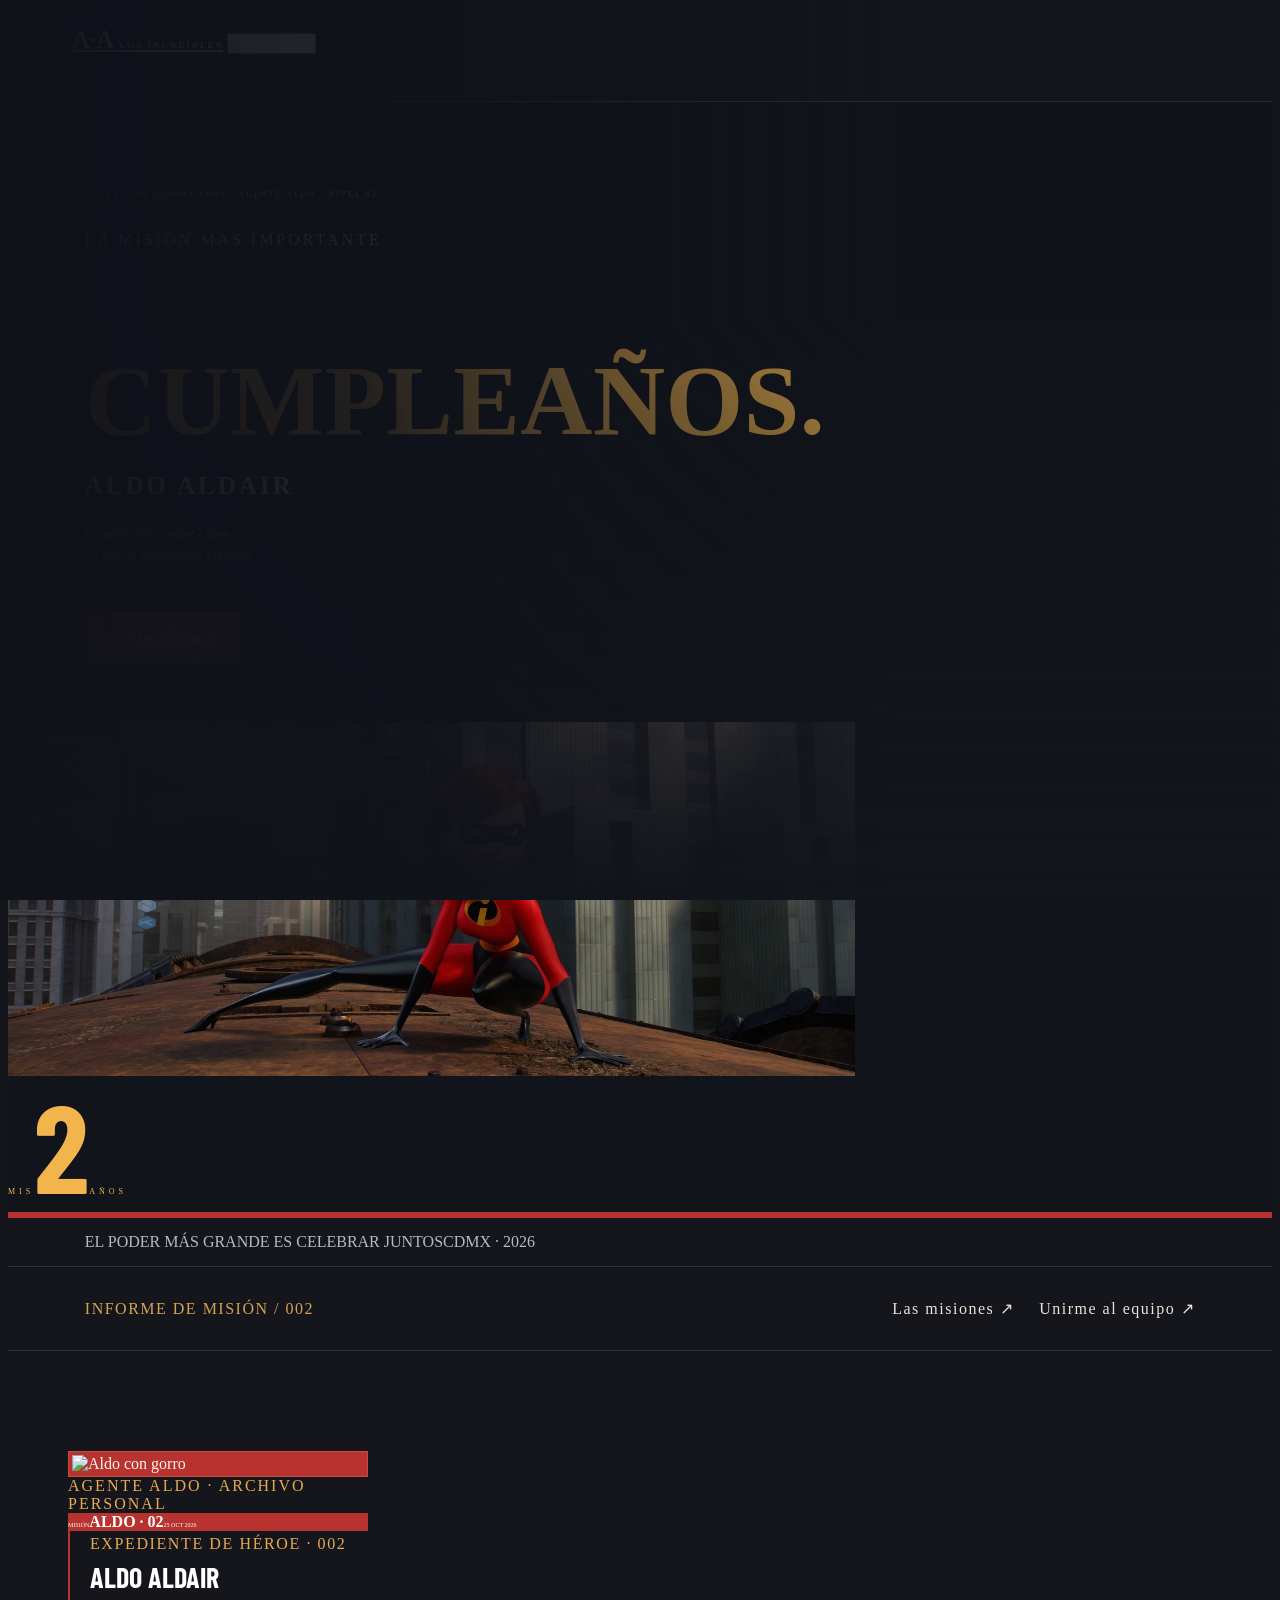
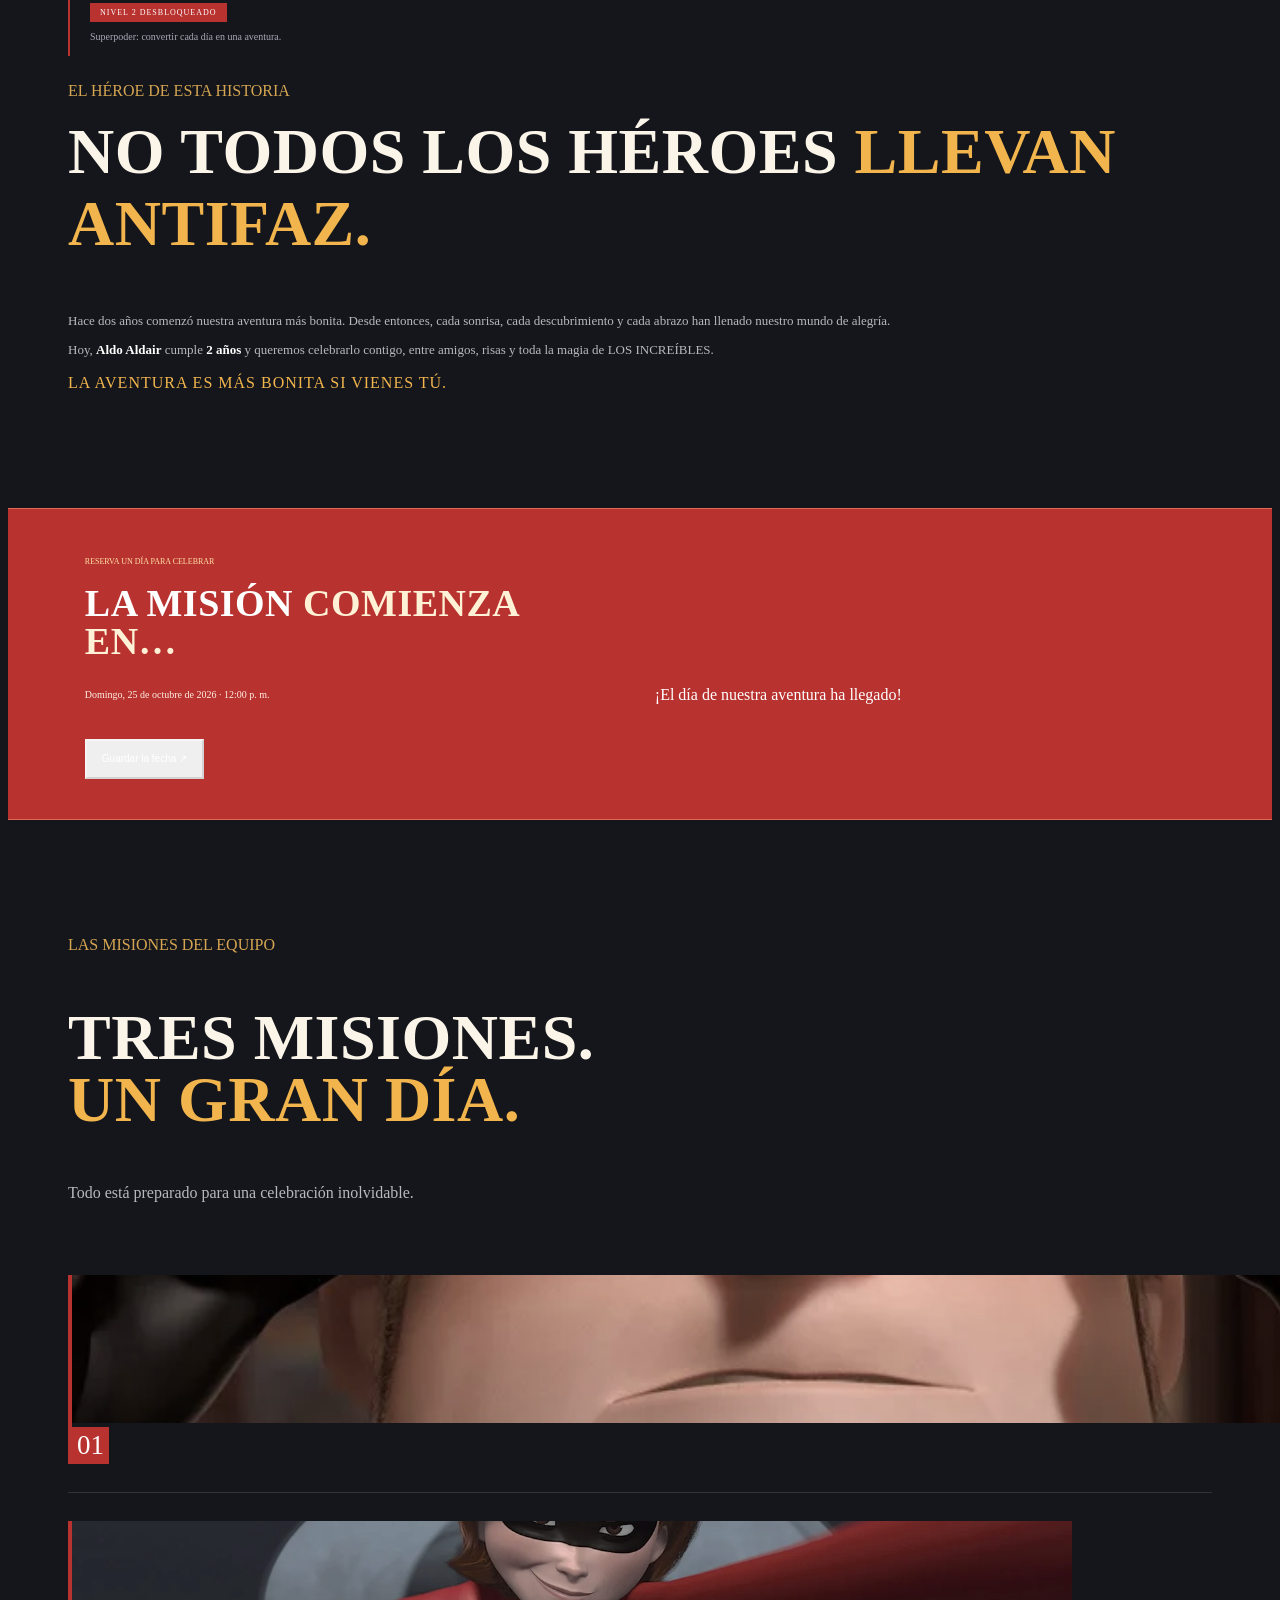
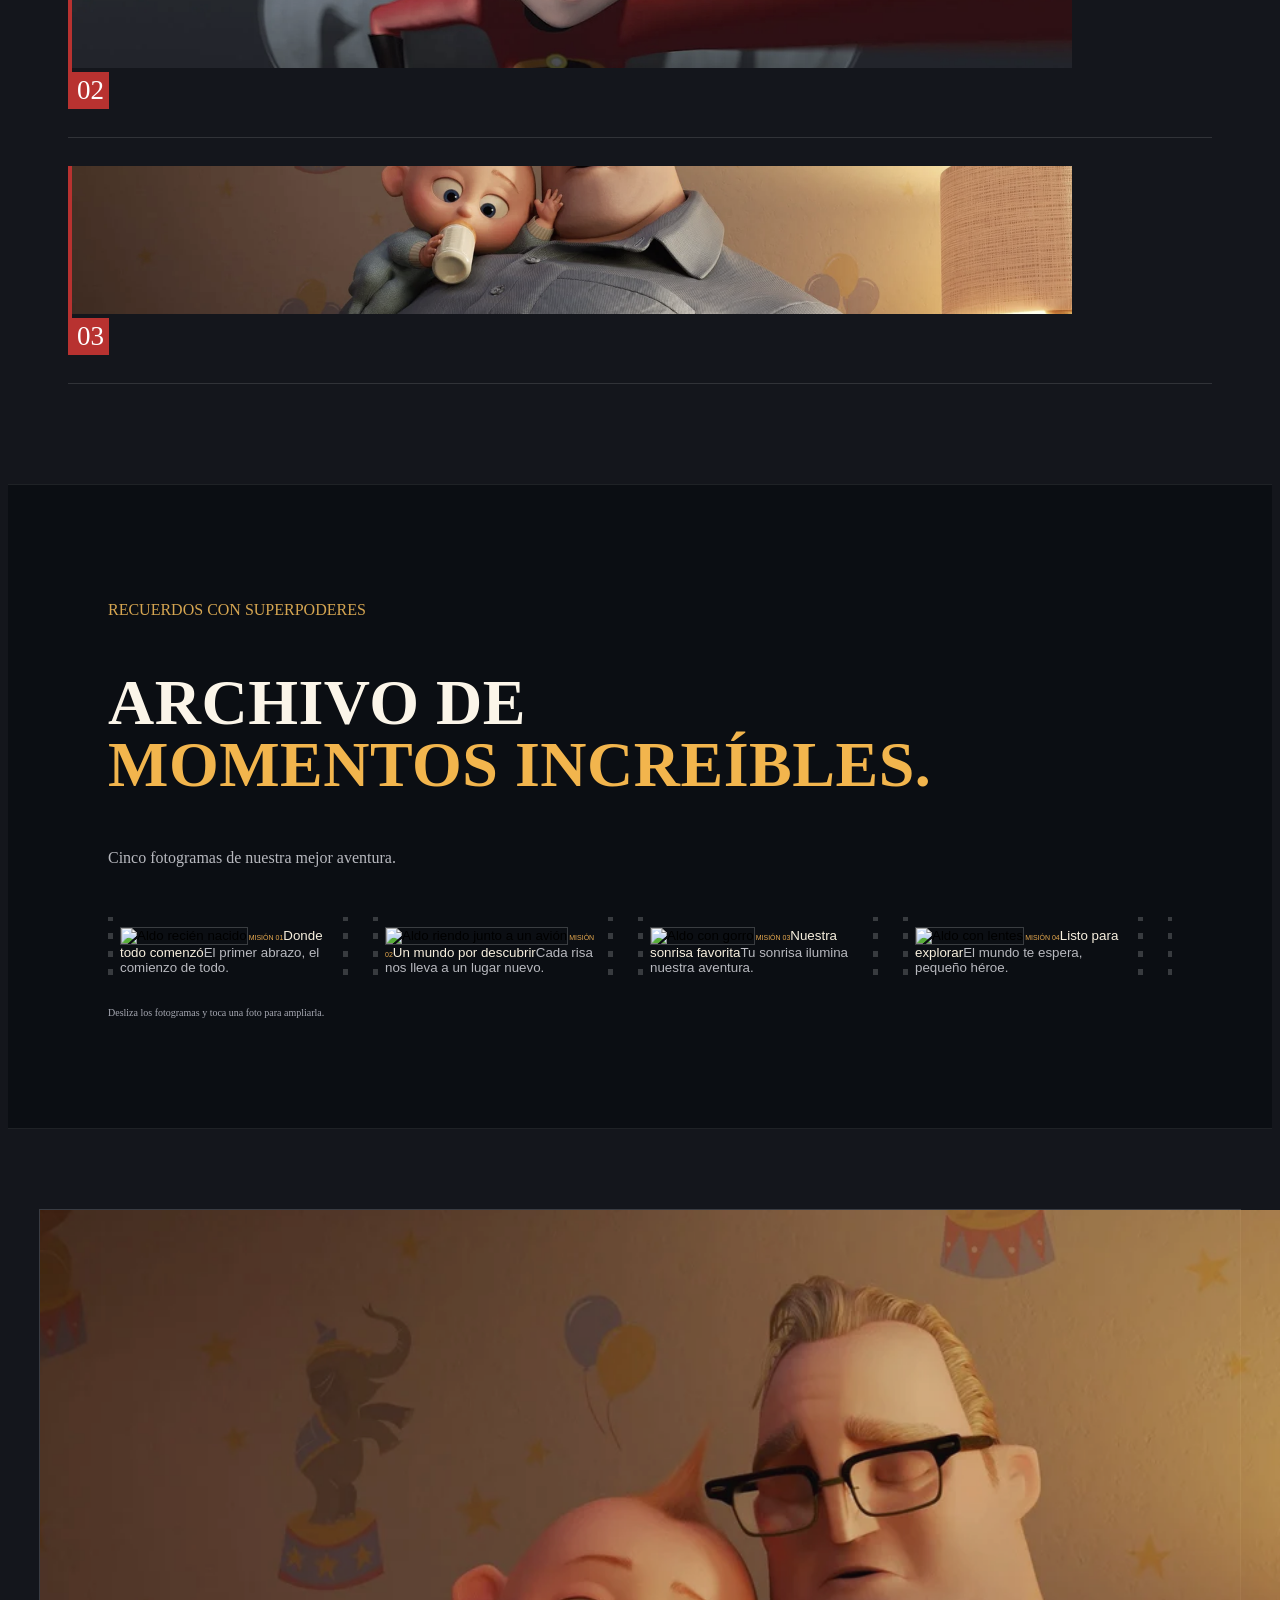
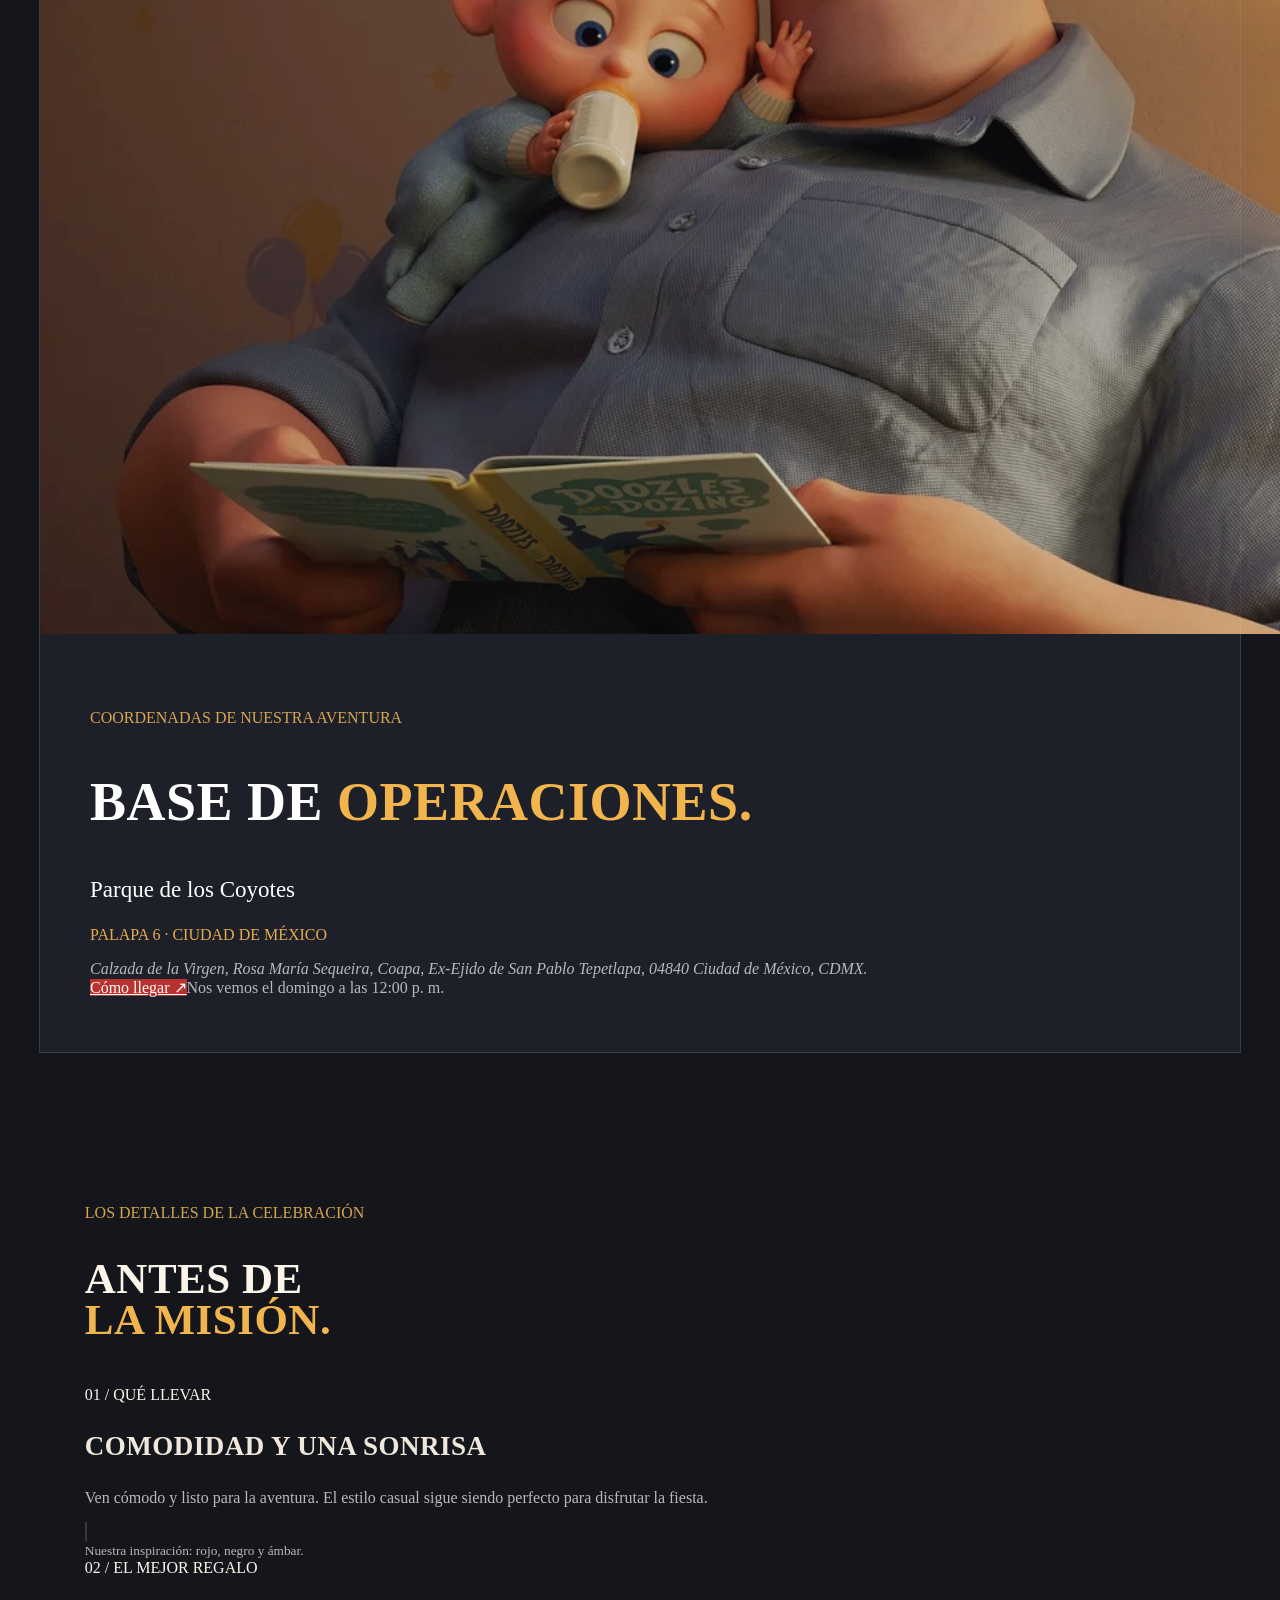
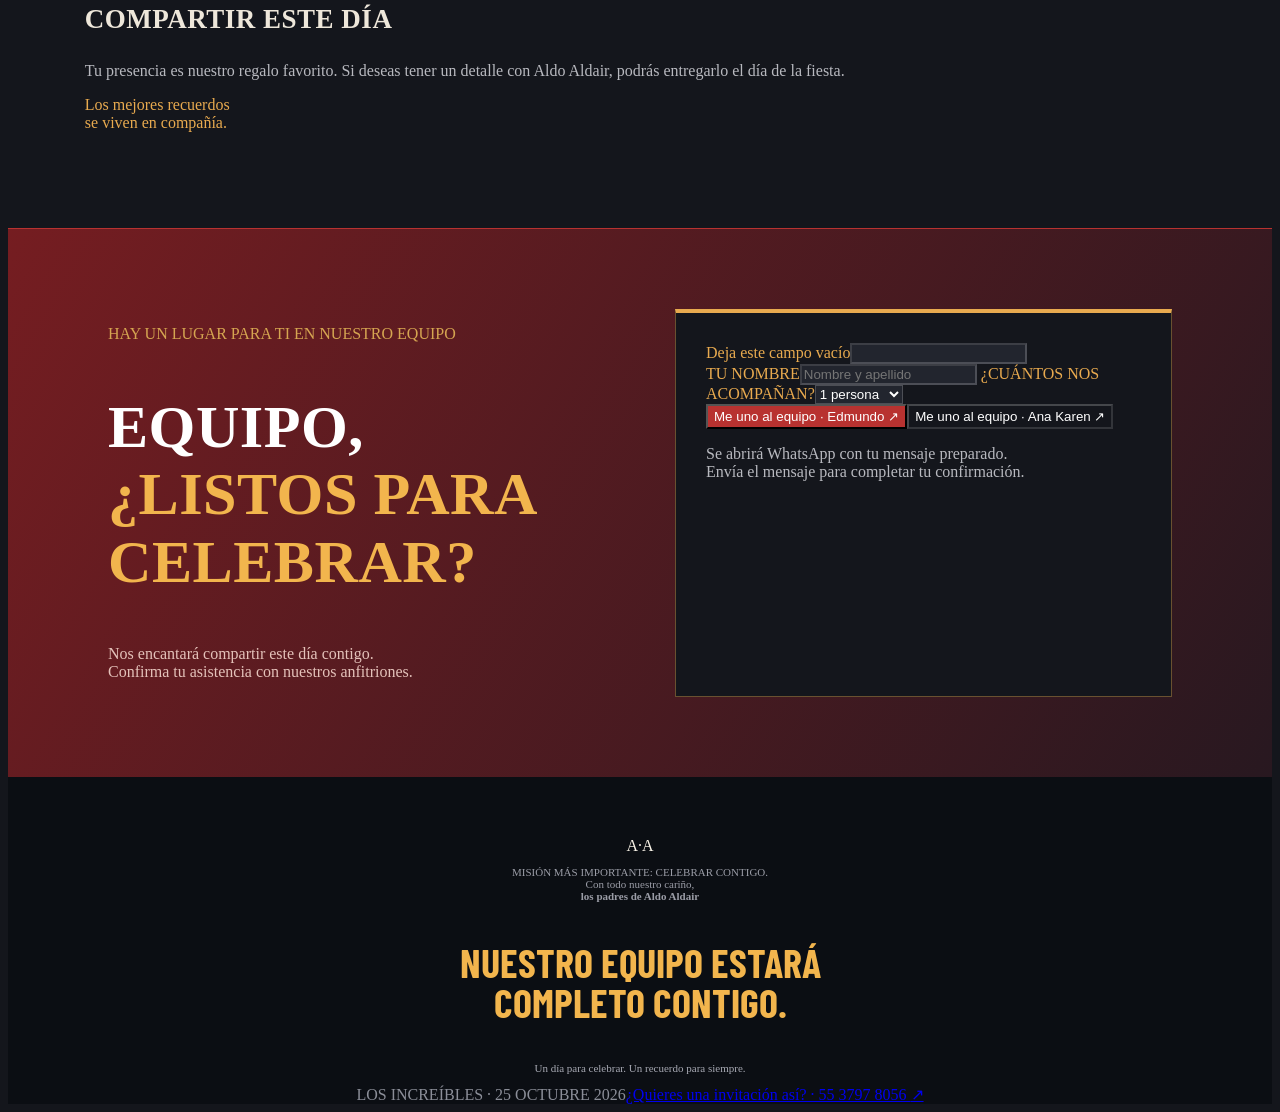
==== commit 3258c5d3: "Publica la misión cinematográfica de cumpleaños" ====
--- a/index.html
+++ b/index.html
@@ -20,8 +20,9 @@
   <link rel="stylesheet" href="styles.css?v=theme-1">
   <link rel="stylesheet" href="theme.css?v=4">
   <title>LOS INCREÍBLES · Aldo Aldair · Mis 2 años</title>
+  <link rel="stylesheet" href="experience.css?v=1">
 </head>
-<body class="theme-increibles">
+<body class="theme-increibles experience">
   <a class="skip-link" href="#mainContent">Ir a la invitación</a>
   <div id="progressBar" aria-hidden="true"></div>
   <div id="toast" class="toast" role="status" aria-live="polite"></div>
@@ -35,13 +36,13 @@
       
       
       <div class="cover-copy">
-        <p class="eyebrow">UNA FAMILIA. UNA MISIÓN. UNA GRAN FIESTA.</p>
-        <p class="cover-pretitle text-reveal" style="--text-delay:0ms">Te invito a mi</p>
-        <h1 class="text-reveal" style="--text-delay:160ms">fiesta <em>increíble</em></h1>
+        <p class="eyebrow">OPERACIÓN CUMPLEAÑOS · AGENTE ALDO · NIVEL 02</p>
+        <p class="cover-pretitle text-reveal">LA MISIÓN MÁS IMPORTANTE</p>
+        <h1 class="text-reveal" style="--text-delay:160ms">Misión: <em>cumpleaños.</em></h1>
         <div class="cover-name text-reveal" style="--text-delay:340ms">Aldo Aldair</div>
-        <p class="cover-subtitle">Dos años de poderes extraordinarios.<br>Una misión: celebrar juntos.</p>
+        <p class="cover-subtitle">El agente Aldo cumple 2 años.<br>Tu misión: acompañarlo a celebrar.</p>
         <div class="cover-date"><span>25 OCTUBRE 2026</span><span class="date-divider" aria-hidden="true"></span><span>12:00 P. M.</span><span class="cover-sun" aria-hidden="true"></span></div>
-        <a class="button button-dark" id="openBtn" href="#mainContent">Abrir la invitación <span aria-hidden="true">↓</span></a>
+        <a class="button button-dark" id="openBtn" href="#mainContent">Ver la misión <span aria-hidden="true">↓</span></a>
       </div>
       <div class="cover-sunset" aria-hidden="true"></div>
       <img class="cover-art" src="hero.webp" alt="LOS INCREÍBLES: personajes en una escena de aventura" width="1536" height="1024" fetchpriority="high" decoding="async">
@@ -51,33 +52,30 @@
     <div class="cover-footer"><span>EL PODER MÁS GRANDE ES CELEBRAR JUNTOS</span><span>CDMX · 2026</span></div>
   </header>
   <main id="mainContent" tabindex="-1">
-    <div class="botanical-divider reveal" aria-hidden="true"><span></span><b>LOS INCREÍBLES</b><span></span></div>
-    <section class="story section" id="historia" aria-labelledby="storyTitle">
-      <div class="theme-decor" aria-hidden="true"><span class="energy-orbit"></span><span class="energy-flare"></span><span class="energy-streak"></span></div>
+<div class="experience-band"><span>INFORME DE MISIÓN / 002</span><a href="#aventura">Las misiones ↗</a><a href="#rsvp">Unirme al equipo ↗</a></div>
+<section class="story section" id="historia" aria-labelledby="storyTitle">
       
       
       <div class="story-portrait reveal">
         <div class="portrait-arch"><img src="assets/Aldo-Gorro.jpeg" alt="Aldo con gorro" width="960" height="1280" loading="lazy" decoding="async"></div>
-        <span class="portrait-caption">Nuestro pequeño héroe</span>
+        <span class="portrait-caption">AGENTE ALDO · ARCHIVO PERSONAL</span>
         <div class="portrait-stamp" aria-hidden="true"><span>MISIÓN</span><strong>ALDO · 02</strong><span>25 OCT 2026</span></div>
       </div>
       <div class="story-copy reveal"><div class="identity-card reveal"><small>EXPEDIENTE DE HÉROE · 002</small><strong>Aldo Aldair</strong><span>Nivel 2 desbloqueado</span><p>Superpoder: convertir cada día en una aventura.</p></div>
         <p class="eyebrow">EL HÉROE DE ESTA HISTORIA</p>
-        <h2 id="storyTitle" class="text-sequence"><span class="text-part">Pequeños pasos.</span><br><em class="text-part">Grandes aventuras.</em></h2>
+        <h2 id="storyTitle" class="text-sequence"><span class="text-part">No todos los héroes</span> <em class="text-part">llevan antifaz.</em></h2>
         <div class="gold-rule" aria-hidden="true"></div>
         <p>Hace dos años comenzó nuestra aventura más bonita. Desde entonces, cada sonrisa, cada descubrimiento y cada abrazo han llenado nuestro mundo de alegría.</p>
         <p>Hoy, <strong>Aldo Aldair</strong> cumple <strong>2 años</strong> y queremos celebrarlo contigo, entre amigos, risas y toda la magia de LOS INCREÍBLES.</p>
         <p class="handwritten">La aventura es más bonita si vienes tú.</p>
       </div>
     </section>
-    <div class="botanical-divider reveal" aria-hidden="true"><span></span><b>LOS INCREÍBLES</b><span></span></div>
-    <section class="countdown-section" aria-labelledby="countdownTitle">
-      <div class="theme-decor" aria-hidden="true"><span class="energy-orbit"></span><span class="energy-flare"></span><span class="energy-streak"></span></div>
+<section class="countdown-section" aria-labelledby="countdownTitle">
       
       
       <div class="countdown-inner reveal">
         <p class="eyebrow">RESERVA UN DÍA PARA CELEBRAR</p>
-        <h2 id="countdownTitle" class="text-sequence"><span class="text-part">La cuenta atrás</span> <em class="text-part">ya comenzó.</em></h2>
+        <h2 id="countdownTitle" class="text-sequence"><span class="text-part">La misión</span> <em class="text-part">comienza en…</em></h2>
         <p class="event-date">Domingo, 25 de octubre de 2026 <span>·</span> 12:00 p. m.</p>
         <div id="countdown" class="countdown" role="group" aria-label="Tiempo restante para la fiesta">
           <div><strong id="days">00</strong><span>DÍAS</span></div><div><strong id="hours">00</strong><span>HORAS</span></div><div><strong id="minutes">00</strong><span>MINUTOS</span></div><div><strong id="seconds">00</strong><span>SEGUNDOS</span></div>
@@ -86,56 +84,46 @@
         <button id="calendarBtn" type="button" class="button button-outline">Guardar la fecha <span aria-hidden="true">↗</span></button>
       </div>
     </section>
-    <div class="botanical-divider reveal" aria-hidden="true"><span></span><b>LOS INCREÍBLES</b><span></span></div>
-    <section class="section itinerary" id="aventura" aria-labelledby="planTitle">
-      <div class="theme-decor" aria-hidden="true"><span class="energy-orbit"></span><span class="energy-flare"></span><span class="energy-streak"></span></div>
+<section class="section itinerary" id="aventura" aria-labelledby="planTitle">
       
       
       
-      <div class="section-heading reveal"><p class="eyebrow">LAS MISIONES DEL EQUIPO</p><h2 id="planTitle" class="text-sequence"><span class="text-part">Un día de</span> <em class="text-part">momentos felices.</em></h2><p>Todo está preparado para una celebración inolvidable.</p></div>
+      <div class="section-heading reveal"><p class="eyebrow">LAS MISIONES DEL EQUIPO</p><h2 id="planTitle" class="text-sequence"><span class="text-part">Tres misiones.</span> <em class="text-part">Un gran día.</em></h2><p>Todo está preparado para una celebración inolvidable.</p></div>
       <div class="itinerary-grid">
         <article class="route-card reveal"><div class="route-image"><img src="scene-1.webp" alt="Mr. Increíble con su antifaz" width="1400" height="933" loading="lazy" decoding="async"><span class="route-number">01</span></div><div class="route-copy"><p class="eyebrow">12:00 P. M.</p><h3 class="text-reveal">Reunir al equipo</h3><p>Reunimos a nuestro equipo para dar la bienvenida a un día muy especial.</p></div></article>
         <article class="route-card reveal"><div class="route-image"><img src="scene-2.webp" alt="Elastigirl en acción" width="1000" height="667" loading="lazy" decoding="async"><span class="route-number">02</span></div><div class="route-copy"><p class="eyebrow">2:00 P. M.</p><h3 class="text-reveal">Recargar energía</h3><p>Una pausa para compartir la comida, jugar y llenar la tarde de sonrisas.</p></div></article>
         <article class="route-card reveal"><div class="route-image"><img src="scene-3.webp" alt="Mr. Increíble y Jack-Jack" width="1000" height="667" loading="lazy" decoding="async"><span class="route-number">03</span></div><div class="route-copy"><p class="eyebrow">4:00 P. M.</p><h3 class="text-reveal">Celebrar con superpoderes</h3><p>Llegó el momento del pastel, las velitas y la piñata. ¡Que comience la fiesta!</p></div></article>
       </div>
     </section>
-    <div class="botanical-divider reveal" aria-hidden="true"><span></span><b>LOS INCREÍBLES</b><span></span></div>
-    <section class="venue-section" id="lugar" aria-labelledby="venueTitle">
-      <div class="theme-decor" aria-hidden="true"><span class="energy-orbit"></span><span class="energy-flare"></span><span class="energy-streak"></span></div>
-      
-      
-      <div class="venue-art reveal" aria-hidden="true"><img src="hero.webp" alt="" width="1536" height="1024" loading="lazy" decoding="async"></div>
-      <div class="venue-card reveal"><p class="eyebrow">COORDENADAS DE NUESTRA AVENTURA</p><h2 id="venueTitle">El punto de <em>encuentro.</em></h2><p class="venue-name">Parque de los Coyotes</p><p class="venue-palapa">PALAPA 6 · CIUDAD DE MÉXICO</p><div class="gold-rule" aria-hidden="true"></div><address>Calzada de la Virgen, Rosa María Sequeira, Coapa, Ex-Ejido de San Pablo Tepetlapa, 04840 Ciudad de México, CDMX.</address><a id="mapsBtn" class="button button-dark" href="https://maps.app.goo.gl/89LAJ5LPcYw8SaTS9" target="_blank" rel="noopener noreferrer">Cómo llegar <span aria-hidden="true">↗</span></a><span class="venue-note">Nos vemos el domingo a las 12:00 p. m.</span></div>
-    </section>
-    <div class="botanical-divider reveal" aria-hidden="true"><span></span><b>LOS INCREÍBLES</b><span></span></div>
-    <section class="section memories" id="recuerdos" aria-labelledby="galleryTitle">
-      <div class="theme-decor" aria-hidden="true"><span class="energy-orbit"></span><span class="energy-flare"></span><span class="energy-streak"></span></div>
+<section class="section memories" id="recuerdos" aria-labelledby="galleryTitle">
       
       
       
-      <div class="section-heading reveal"><p class="eyebrow">RECUERDOS CON SUPERPODERES</p><h2 id="galleryTitle">Dos años de <em>descubrimientos.</em></h2><p>Los pequeños momentos que se vuelven nuestros grandes tesoros.</p></div>
-      <div class="gallery">
+      <div class="section-heading reveal"><p class="eyebrow">RECUERDOS CON SUPERPODERES</p><h2 id="galleryTitle"><span class="text-part">Archivo de</span> <em class="text-part">momentos increíbles.</em></h2><p>Cinco fotogramas de nuestra mejor aventura.</p></div>
+      <div class="gallery" tabindex="0" role="group" aria-label="Fotogramas de Aldo; desliza o usa las flechas del teclado">
         <button class="memory reveal" type="button" data-story="El primer abrazo, el comienzo de todo." data-caption="Donde comenzó la aventura"><img src="assets/Aldo-recien-nacido.webp" alt="Aldo recién nacido" width="1200" height="1600" loading="lazy" decoding="async"><span><small>MISIÓN 01</small>Donde todo comenzó<em class="memory-note text-reveal">El primer abrazo, el comienzo de todo.</em></span></button>
         <button class="memory reveal" type="button" data-story="Cada risa nos lleva a un lugar nuevo." data-caption="Un mundo por descubrir"><img src="assets/Aldo-Risa-avi%C3%B3n.jpeg" alt="Aldo riendo junto a un avión" width="960" height="1280" loading="lazy" decoding="async"><span><small>MISIÓN 02</small>Un mundo por descubrir<em class="memory-note text-reveal">Cada risa nos lleva a un lugar nuevo.</em></span></button>
         <button class="memory reveal" type="button" data-story="Tu sonrisa ilumina nuestra aventura." data-caption="Nuestra sonrisa favorita"><img src="assets/Aldo-Gorro.jpeg" alt="Aldo con gorro" width="960" height="1280" loading="lazy" decoding="async"><span><small>MISIÓN 03</small>Nuestra sonrisa favorita<em class="memory-note text-reveal">Tu sonrisa ilumina nuestra aventura.</em></span></button>
         <button class="memory reveal" type="button" data-story="El mundo te espera, pequeño héroe." data-caption="Siempre listo para explorar"><img src="assets/Aldo.lentes.jpeg" alt="Aldo con lentes" width="960" height="1280" loading="lazy" decoding="async"><span><small>MISIÓN 04</small>Listo para explorar<em class="memory-note text-reveal">El mundo te espera, pequeño héroe.</em></span></button>
         <button class="memory reveal" type="button" data-story="Contigo, cada día guarda un descubrimiento." data-caption="La aventura continúa"><img src="assets/Adldo-Recien-ba%C3%B1ado.jpeg" alt="Aldo recién bañado" width="960" height="1280" loading="lazy" decoding="async"><span><small>MISIÓN 05</small>La aventura continúa<em class="memory-note text-reveal">Contigo, cada día guarda un descubrimiento.</em></span></button>
-      </div><p class="gallery-hint">Toca una fotografía para verla de cerca.</p>
+      </div><p class="gallery-hint">Desliza los fotogramas y toca una foto para ampliarla.</p>
     </section>
-    <div class="botanical-divider reveal" aria-hidden="true"><span></span><b>LOS INCREÍBLES</b><span></span></div>
-    <section class="details-section" aria-labelledby="detailsTitle">
-      <div class="theme-decor" aria-hidden="true"><span class="energy-orbit"></span><span class="energy-flare"></span><span class="energy-streak"></span></div>
+<section class="venue-section" id="lugar" aria-labelledby="venueTitle">
       
-      <div class="section-heading reveal"><p class="eyebrow">LOS DETALLES DE LA CELEBRACIÓN</p><h2 id="detailsTitle">Los pequeños <em>detalles.</em></h2></div><div class="detail-grid">
+      
+      <div class="venue-art reveal" aria-hidden="true"><img src="scene-3.webp" alt="" width="1536" height="1024" loading="lazy" decoding="async"></div>
+      <div class="venue-card reveal"><p class="eyebrow">COORDENADAS DE NUESTRA AVENTURA</p><h2 id="venueTitle">Base de <em>operaciones.</em></h2><p class="venue-name">Parque de los Coyotes</p><p class="venue-palapa">PALAPA 6 · CIUDAD DE MÉXICO</p><div class="gold-rule" aria-hidden="true"></div><address>Calzada de la Virgen, Rosa María Sequeira, Coapa, Ex-Ejido de San Pablo Tepetlapa, 04840 Ciudad de México, CDMX.</address><a id="mapsBtn" class="button button-dark" href="https://maps.app.goo.gl/89LAJ5LPcYw8SaTS9" target="_blank" rel="noopener noreferrer">Cómo llegar <span aria-hidden="true">↗</span></a><span class="venue-note">Nos vemos el domingo a las 12:00 p. m.</span></div>
+    </section>
+<section class="details-section" aria-labelledby="detailsTitle">
+      
+      <div class="section-heading reveal"><p class="eyebrow">LOS DETALLES DE LA CELEBRACIÓN</p><h2 id="detailsTitle">Antes de <em>la misión.</em></h2></div><div class="detail-grid">
       <article class="detail reveal"><span class="detail-label">01 / QUÉ LLEVAR</span><h3>Comodidad y una sonrisa</h3><p>Ven cómodo y listo para la aventura. El estilo casual sigue siendo perfecto para disfrutar la fiesta.</p><div class="swatches" aria-label="Colores de LOS INCREÍBLES"><span></span><span></span><span></span><span></span></div><small>Nuestra inspiración: rojo, negro y ámbar.</small></article>
       <article class="detail reveal"><span class="detail-label">02 / EL MEJOR REGALO</span><h3>Compartir este día</h3><p>Tu presencia es nuestro regalo favorito. Si deseas tener un detalle con Aldo Aldair, podrás entregarlo el día de la fiesta.</p><p class="detail-quote">Los mejores recuerdos<br>se viven en compañía.</p></article>
     </div></section>
-    <div class="botanical-divider reveal" aria-hidden="true"><span></span><b>LOS INCREÍBLES</b><span></span></div>
-    <section class="rsvp-section" id="rsvp" aria-labelledby="rsvpTitle">
-      <div class="theme-decor" aria-hidden="true"><span class="energy-orbit"></span><span class="energy-flare"></span><span class="energy-streak"></span></div>
+<section class="rsvp-section" id="rsvp" aria-labelledby="rsvpTitle">
       
       
-      <div class="rsvp-heading reveal"><p class="eyebrow">HAY UN LUGAR PARA TI EN NUESTRO EQUIPO</p><h2 id="rsvpTitle" class="text-sequence"><span class="text-part">¿Te unes a</span> <em class="text-part">nuestro equipo?</em></h2><p>Nos encantará compartir este día contigo.<br>Confirma tu asistencia con nuestros anfitriones.</p></div>
+      <div class="rsvp-heading reveal"><p class="eyebrow">HAY UN LUGAR PARA TI EN NUESTRO EQUIPO</p><h2 id="rsvpTitle" class="text-sequence"><span class="text-part">Equipo,</span> <em class="text-part">¿listos para celebrar?</em></h2><p>Nos encantará compartir este día contigo.<br>Confirma tu asistencia con nuestros anfitriones.</p></div>
       <form id="rsvpForm" class="rsvp-form reveal">
         <div class="honeypot" aria-hidden="true"><label for="guestWebsite">Deja este campo vacío</label><input id="guestWebsite" name="website" type="text" tabindex="-1" autocomplete="off"></div>
         <label for="guestName">TU NOMBRE<input id="guestName" name="guestName" type="text" placeholder="Nombre y apellido" autocomplete="name" maxlength="80" required></label>
@@ -145,11 +133,10 @@
         <p id="rsvpStatus" class="rsvp-status" role="status" aria-live="polite"></p>
       </form>
     </section>
-    <div class="botanical-divider reveal" aria-hidden="true"><span></span><b>LOS INCREÍBLES</b><span></span></div>
-  </main>
+</main>
   <footer class="footer"><div class="theme-decor" aria-hidden="true"><span class="energy-orbit"></span><span class="energy-flare"></span><span class="energy-streak"></span></div>
       
-      <div class="footer-monogram">A<span>·</span>A</div><p>Con todo nuestro cariño,<br><strong>los padres de Aldo Aldair</strong></p><div class="closing-botanical" aria-hidden="true"><span>ALDO · 02</span></div><p class="footer-signature text-sequence"><span class="text-part">Nuestro equipo estará</span><br><span class="text-part">completo contigo.</span></p><p class="closing-note">Un día para celebrar. Un recuerdo para siempre.</p><div class="footer-bottom"><span>LOS INCREÍBLES · 25 OCTUBRE 2026</span><a href="https://wa.me/5215537978056?text=Hola%2C%20me%20interesa%20contratar%20el%20servicio%20de%20invitaciones%20digitales." target="_blank" rel="noopener noreferrer">¿Quieres una invitación así? · 55 3797 8056 <span aria-hidden="true">↗</span></a></div></footer>
+      <div class="footer-monogram">A<span>·</span>A</div><p>MISIÓN MÁS IMPORTANTE: CELEBRAR CONTIGO.<br>Con todo nuestro cariño,<br><strong>los padres de Aldo Aldair</strong></p><div class="closing-botanical" aria-hidden="true"><span>ALDO · 02</span></div><p class="footer-signature text-sequence"><span class="text-part">Nuestro equipo estará</span><br><span class="text-part">completo contigo.</span></p><p class="closing-note">Un día para celebrar. Un recuerdo para siempre.</p><div class="footer-bottom"><span>LOS INCREÍBLES · 25 OCTUBRE 2026</span><a href="https://wa.me/5215537978056?text=Hola%2C%20me%20interesa%20contratar%20el%20servicio%20de%20invitaciones%20digitales." target="_blank" rel="noopener noreferrer">¿Quieres una invitación así? · 55 3797 8056 <span aria-hidden="true">↗</span></a></div></footer>
   <a id="stickyRsvp" class="sticky-rsvp" href="#rsvp" hidden>Me uno al equipo <span aria-hidden="true">↗</span></a>
   <dialog id="photoDialog" class="photo-dialog" aria-labelledby="photoCaption">
     <button class="dialog-close" type="button" aria-label="Cerrar fotografía">Cerrar <span aria-hidden="true">×</span></button>
@@ -163,4 +150,4 @@
   </dialog>
   <script src="script.js?v=theme-3" defer></script>
 </body>
-</html>
+</html>
--- a/experience.css
+++ b/experience.css
@@ -0,0 +1,28 @@
+/* A cinematic mission dossier. */
+body.experience{--paper:#14161c;--cream:#1d2028;--ink:#fbf5e9;--muted:#b8b9bf;--line:#ffffff26;--gold:#f2b54d;--olive:#f2b54d;--forest:#14161c;background:#14161c;color:#fbf5e9}
+body.experience .cover{padding:0;background:#14161c}body.experience .topbar{height:75px;padding:0 5vw;max-width:none;border-bottom:1px solid #ffffff20}body.experience .wordmark,body.experience .share-button{color:#fbf5e9}body.experience .wordmark-caption{font-size:9px;letter-spacing:2px}body.experience .share-button span{color:#f2b54d}
+body.experience .cover-frame{max-width:none;border-radius:0;min-height:720px;background:#11141b;border-bottom:6px solid #b83230;isolation:isolate}
+body.experience .cover-frame:before{background:linear-gradient(90deg,#10121afc 0%,#10121ae8 28%,#10121a35 70%),linear-gradient(0deg,#14161c,transparent 65%);opacity:1;z-index:1}
+body.experience .cover-frame:after{inset:24px 4vw;border:0;border-top:1px solid #ffffff26;border-bottom:1px solid #ffffff26}
+body.experience .cover-art{width:67%;height:100%;left:auto;right:0;top:0;object-position:center;mask-image:none;-webkit-mask-image:none;opacity:.82;animation:none;transform:none;mix-blend-mode:normal}
+body.experience .cover-copy{width:64%;max-width:900px;text-align:left;padding:80px 6vw 75px}body.experience .cover-copy>.eyebrow{color:#f2b54d;max-width:360px;font-size:8px;letter-spacing:2px}
+body.experience .cover-pretitle{font:500 10px var(--sans);color:#b8b9bf;letter-spacing:3px;margin:32px 0 16px}
+body.experience .cover h1{font-size:clamp(65px,7.8vw,112px);line-height:.91;text-shadow:none;max-width:670px}body.experience .cover h1 em{color:#f2b54d}
+body.experience .cover-name{font-size:25px;letter-spacing:3px;text-transform:uppercase;color:#fff}body.experience .cover-subtitle{color:#c9c9cf;max-width:330px}
+body.experience .birthday-seal{right:6vw;top:20px;bottom:auto;width:120px;height:auto;padding:14px 0;border:0;border-radius:0;background:transparent;color:#f2b54d;transform:none;z-index:2}body.experience .birthday-seal:after{display:none}body.experience .birthday-seal strong{font:700 125px/.8 'Incredible Display',sans-serif}body.experience .birthday-seal span{font-size:8px;letter-spacing:4px}
+body.experience .cover-copy .button{background:#b83230;color:#fff;border:1px solid #d75b4f;padding:17px 25px;border-radius:0}body.experience .cover-footer{padding:15px 6vw;color:#b8b9bf;border-bottom:1px solid #ffffff20}
+body.experience .cover-frame>.theme-decor{display:none}body.experience .experience-band{display:flex;gap:25px;align-items:center;padding:24px 6vw;border-bottom:1px solid #ffffff20;font:600 9px var(--sans);letter-spacing:1.5px}.experience-band span{margin-right:auto;color:#d3a355}.experience-band a{color:#e8e4da;text-decoration:none;padding:8px 0}
+body.experience .section{max-width:1200px;margin:auto;padding:100px 60px}body.experience .section-heading{text-align:left;max-width:none;margin-bottom:45px}body.experience .section-heading h2{font-size:clamp(44px,5vw,70px);line-height:.97}body.experience .section-heading h2 em{display:block;color:#f2b54d}body.experience .section-heading>p:last-child{color:#b8b9bf}
+body.experience .story{border-radius:0;background:none;grid-template-columns:.7fr 1.3fr;gap:70px;align-items:center}body.experience .story-portrait{max-width:300px}body.experience .portrait-arch{padding:3px;border:1px solid #c84a3f;border-radius:0;background:#b83230}body.experience .portrait-arch img{border-radius:0}body.experience .portrait-caption{font:500 8px/1.6 var(--sans);letter-spacing:2px;text-align:left;color:#e8aa4f;margin-top:13px}body.experience .portrait-stamp{border-radius:0;background:#b83230;color:#fff;border:0;transform:none;right:-20px;bottom:50px;font-family:var(--sans)}
+body.experience .identity-card{background:none;border:0;border-left:2px solid #b83230;border-radius:0;padding:4px 0 4px 20px;margin:0 0 26px;box-shadow:none;max-width:none}body.experience .identity-card small{color:#e8aa4f}body.experience .identity-card strong{font:700 28px 'Incredible Display';color:#fff;margin:7px 0}body.experience .identity-card span{background:#b83230;color:#fff;font-size:8px}body.experience .identity-card p{color:#a7a9b3;font-size:10px}
+body.experience .story-copy h2{font-size:clamp(42px,5vw,65px);margin-top:12px}body.experience .story-copy h2 em{color:#f2b54d}body.experience .story-copy>p:not(.eyebrow):not(.handwritten){color:#b8b9bf;font-size:13px}body.experience .story-copy strong{color:#fff}body.experience .story-copy .handwritten{font:600 12px/1.6 var(--sans);text-transform:uppercase;letter-spacing:1px;color:#f2b54d}body.experience .eyebrow{color:#d5a551}
+body.experience .countdown-section{clip-path:none;border-radius:0;background:#b83230;padding:40px 6vw;color:#fff;border-block:1px solid #db6b58}body.experience .countdown-inner{max-width:1080px;display:grid;grid-template-columns:1fr 1fr;gap:10px 60px;text-align:left;align-items:center}body.experience .countdown-inner>.eyebrow{color:#ffe1a7;font-size:8px}body.experience .countdown-section h2{font-size:38px;margin:0;grid-column:1;line-height:1}body.experience .countdown-section h2 em{color:#fff1d5}body.experience .event-date{grid-column:1;font-size:10px;color:#fff0e3}body.experience .countdown{grid-column:2;grid-row:1/4;width:100%;margin:0}body.experience .countdown strong{font:700 63px 'Incredible Display'}body.experience .countdown span{color:#ffdfd2;font-size:6px;letter-spacing:1.5px}body.experience .countdown-section .button{grid-column:1;justify-self:start;min-height:40px;padding:9px 15px;margin-top:9px;font-size:10px;border-color:#ffffff66;color:#fff}
+body.experience .itinerary{background:none;border-radius:0}body.experience .itinerary-grid{display:grid;grid-template-columns:1fr;gap:0;max-width:none}body.experience .route-card{display:grid;grid-template-columns:240px 1fr;position:relative;border:0;border-bottom:1px solid #ffffff20;border-radius:0!important;background:none;box-shadow:none;padding:28px 0;gap:35px;overflow:visible}body.experience .route-image{aspect-ratio:1.6;border-radius:0;border-left:4px solid #b83230}body.experience .route-image img{filter:saturate(.65);height:100%;object-fit:cover}body.experience .route-number{left:10px;bottom:10px;background:#b83230;color:#fff;border-radius:0;font-size:27px;width:37px;height:37px;display:grid;place-items:center;box-shadow:none}body.experience .route-copy{padding:10px 0;background:none;align-self:center}body.experience .route-copy h3{font-size:34px;color:#fff;margin:7px 0 10px}body.experience .route-copy .eyebrow{color:#e8aa4f}body.experience .route-copy>p:last-child{color:#b8b9bf;max-width:500px;font-size:12px}
+body.experience .memories{background:#0b0e13;max-width:none;border-block:1px solid #ffffff15;padding-inline:max(6vw,calc((100vw - 1080px)/2))}body.experience .gallery{display:flex;gap:25px;overflow-x:auto;scroll-snap-type:x mandatory;padding:5px 5px 22px;max-width:none;scrollbar-color:#b83230 #24262d;overscroll-behavior-x:contain}body.experience .memory{flex:0 0 240px;margin:0!important;scroll-snap-align:start;max-width:none!important;text-align:left;position:relative;padding:10px 12px 0;background:repeating-linear-gradient(0deg,#ffffff30 0 6px,transparent 6px 18px) left top/5px 100% no-repeat,repeating-linear-gradient(0deg,#ffffff30 0 6px,transparent 6px 18px) right top/5px 100% no-repeat}body.experience .memory img,body.experience .memory:nth-child(even) img{border:1px solid #ffffff32;border-radius:0;outline:0;box-shadow:none;clip-path:none;aspect-ratio:3/4;object-fit:cover}body.experience .memory>span{font:600 15px/1.4 var(--sans);color:#f8f0df;margin-top:14px;padding:0 1px}body.experience .memory small{color:#e8aa4f;font-size:7px}body.experience .memory-note{font:400 11px/1.6 var(--sans);font-style:normal;color:#b8b9bf}body.experience .gallery-hint{text-align:left;color:#a7a9b3;font-size:10px}
+body.experience .venue-section{max-width:1200px;margin:80px auto;grid-template-columns:.8fr 1.2fr;border:1px solid #ffffff20;border-radius:0;background:#1d2028}body.experience .venue-art{height:100%;min-height:430px;opacity:.8}body.experience .venue-art:after{display:none}body.experience .venue-art img{object-position:45% center}body.experience .venue-card{padding:55px 50px}body.experience .venue-card h2{font-size:54px;color:#fff}body.experience .venue-card em{color:#f2b54d}body.experience .venue-name{font-size:23px;color:#fff}body.experience .venue-palapa{color:#e8aa4f}body.experience .venue-card address,body.experience .venue-note{color:#b8b9bf}body.experience .venue-card .button{background:#b83230;color:#fff}
+body.experience .details-section{border-radius:0;background:none;padding:55px 6vw 80px;max-width:1200px;margin:auto}body.experience .details-section h2{font-size:43px}body.experience .detail-grid{gap:50px;max-width:none}body.experience .detail{border-top-color:#ffffff20}body.experience .detail h3{color:#eee7da;font-size:27px}body.experience .detail>p:not(.detail-quote),body.experience .detail small{color:#b8b9bf}body.experience .detail-quote{color:#e8aa4f;font:600 16px/1.4 var(--sans)}
+body.experience .rsvp-section{display:grid;grid-template-columns:1fr 1fr;gap:70px;padding:80px max(6vw,calc((100vw - 1080px)/2));background:linear-gradient(120deg,#751d21,#281820);border-top:1px solid #b83230;border-radius:0}body.experience .rsvp-heading h2{font-size:clamp(44px,4.7vw,64px);color:#fff}body.experience .rsvp-heading em{color:#f2b54d}body.experience .rsvp-heading>p:last-child{color:#e4c2ba}body.experience .rsvp-form{background:#14161c;border:1px solid #e8aa4f66;border-top:4px solid #e8aa4f;border-radius:0;padding:30px}body.experience .rsvp-form label{color:#e8aa4f}body.experience .rsvp-form input,body.experience .rsvp-form select{border-color:#ffffff30;background:#22252e;color:#fff}body.experience .rsvp-form .button-dark{background:#b83230;color:#fff}body.experience .rsvp-form .button-light{background:transparent;color:#fff;border-color:#ffffff35}body.experience .rsvp-note{color:#b8b9bf}body.experience .rsvp-status{color:#ffe1a7}
+body.experience .footer{padding-top:60px;background:#0b0e13;border-radius:0;text-align:center}body.experience .footer .footer-signature{font:700 40px/1 'Incredible Display',sans-serif;text-transform:uppercase;color:#f2b54d}body.experience .footer>.theme-decor,body.experience .closing-botanical{display:none}body.experience .footer>p{color:#9b9da7;font-size:11px}body.experience .footer .closing-note{color:#a7a9b3}body.experience .footer-bottom{color:#8b8e98}body.experience .sticky-rsvp{background:#b83230;color:#fff;border:1px solid #f2b54d55}body.experience .album-page{background:#14161c}body.experience .photo-dialog{background:#14161c;border-radius:0}body.experience .photo-dialog .album-caption{color:#fff}body.experience .photo-dialog .album-heading,body.experience .photo-dialog .album-note{color:#f2b54d}body.experience .photo-dialog .album-story{color:#b8b9bf}body.experience .dialog-close{color:#fff}
+@media(max-width:700px){body.experience .topbar{height:65px;padding:0 22px}body.experience .wordmark-caption{font-size:7px}body.experience .experience-band{padding:17px 22px;gap:16px;flex-wrap:wrap;font-size:7px;letter-spacing:1px}.experience-band span{flex-basis:100%}.experience-band a{padding:0}body.experience .cover-frame:after{inset:15px 20px}body.experience .cover-frame{min-height:790px}body.experience .cover-art{width:100%;height:440px;top:0;object-position:50% 35%;opacity:.8}body.experience .cover-frame:before{background:linear-gradient(0deg,#14161c 5%,#14161c 46%,#14161c00 78%),linear-gradient(90deg,#14161c33,#14161c00)}body.experience .cover-copy{width:100%;padding:345px 28px 38px;text-align:left}body.experience .cover-copy>.eyebrow{font-size:6px;letter-spacing:1px;max-width:240px}body.experience .cover-pretitle{font-size:8px;letter-spacing:2px;margin:20px 0 13px}body.experience .cover h1{font-size:clamp(46px,15.4vw,65px);line-height:.92;letter-spacing:.2px;margin-bottom:21px}body.experience .cover-name{font-size:22px;letter-spacing:2px}body.experience .cover-subtitle{font-size:10px;margin-top:15px}body.experience .cover-date{justify-content:flex-start;gap:12px;font-size:7px;margin:20px 0}body.experience .cover-copy .button{min-height:48px;padding:12px 18px;font-size:11px}body.experience .birthday-seal{top:25px;right:24px;width:85px}body.experience .birthday-seal strong{font-size:100px}body.experience .birthday-seal span{font-size:6px}body.experience .cover-footer{padding:15px 22px;font-size:5px}body.experience .section{padding:65px 27px}body.experience .section-heading h2{font-size:43px}body.experience .section-heading>p:last-child{font-size:11px}body.experience .story{grid-template-columns:100px 1fr;gap:25px;align-items:start;padding-block:55px}body.experience .story-portrait{max-width:none;margin-top:4px}body.experience .portrait-arch{padding:2px}body.experience .portrait-stamp{display:none}body.experience .portrait-caption{font-size:5px;letter-spacing:.8px;margin-top:9px}body.experience .story-copy{text-align:left}body.experience .identity-card{padding-left:12px;margin-bottom:18px}body.experience .identity-card small{font-size:5px;letter-spacing:1px}body.experience .identity-card strong{font-size:24px}body.experience .identity-card span{font-size:6px;letter-spacing:.4px;padding:4px 6px}body.experience .identity-card p{font-size:8px}body.experience .story-copy>.eyebrow{font-size:6px;letter-spacing:1px}body.experience .story-copy h2{font-size:32px;line-height:.98}body.experience .story-copy .gold-rule{margin:18px 0}body.experience .story-copy>p:not(.eyebrow):not(.handwritten){font-size:11px;line-height:1.8}body.experience .story-copy .handwritten{font-size:9px;letter-spacing:.6px}body.experience .countdown-section{padding:38px 27px}body.experience .countdown-inner{display:block;text-align:left}body.experience .countdown-section h2{font-size:32px;margin:10px 0 13px}body.experience .countdown-section h2 em{display:inline}body.experience .event-date{font-size:9px}body.experience .countdown{margin:27px 0 20px}body.experience .countdown strong{font-size:49px}body.experience .countdown span{font-size:6px;letter-spacing:1px}body.experience .countdown-section .button{margin-top:0}body.experience .route-card{grid-template-columns:85px 1fr;gap:19px;padding:23px 0;align-items:center}body.experience .route-image{aspect-ratio:.8}body.experience .route-number{font-size:20px;width:27px;height:27px;left:7px;bottom:7px}body.experience .route-copy{padding:0}body.experience .route-copy .eyebrow{font-size:7px}body.experience .route-copy h3{font-size:26px;line-height:.98;margin:6px 0 10px}body.experience .route-copy>p:last-child{font-size:10px;line-height:1.7}body.experience .memories{padding:55px 25px}body.experience .memory{flex-basis:230px}body.experience .memory>span{font-size:14px}body.experience .venue-section{margin:0 22px 40px;grid-template-columns:1fr}body.experience .venue-art{display:none}body.experience .venue-card{padding:35px 25px;text-align:left}body.experience .venue-card h2{font-size:42px;margin:18px 0 22px}body.experience .venue-name{font-size:23px}body.experience .venue-card .gold-rule{margin:20px 0}body.experience .venue-card address{font-size:11px;margin-left:0}body.experience .venue-card .button{font-size:11px}body.experience .details-section{padding:40px 27px 55px}body.experience .details-section h2{font-size:37px}body.experience .detail-grid{grid-template-columns:1fr;gap:25px}body.experience .detail h3{font-size:28px}body.experience .detail>p:not(.detail-quote){font-size:11px}body.experience .rsvp-section{grid-template-columns:1fr;gap:30px;padding:55px 27px}body.experience .rsvp-heading{text-align:left}body.experience .rsvp-heading h2{font-size:43px}body.experience .rsvp-form{max-width:none;padding:24px}body.experience .rsvp-actions .button{font-size:10px}body.experience .footer .footer-signature{font-size:34px}}
+@media(max-width:360px){body.experience .cover h1{font-size:15.4vw}body.experience .story{grid-template-columns:80px 1fr;gap:18px}body.experience .story-copy h2{font-size:29px}}
+@media(prefers-reduced-motion:reduce){body.experience .text-sequence .text-part,body.experience .cover-art{animation:none!important;transform:none!important}}
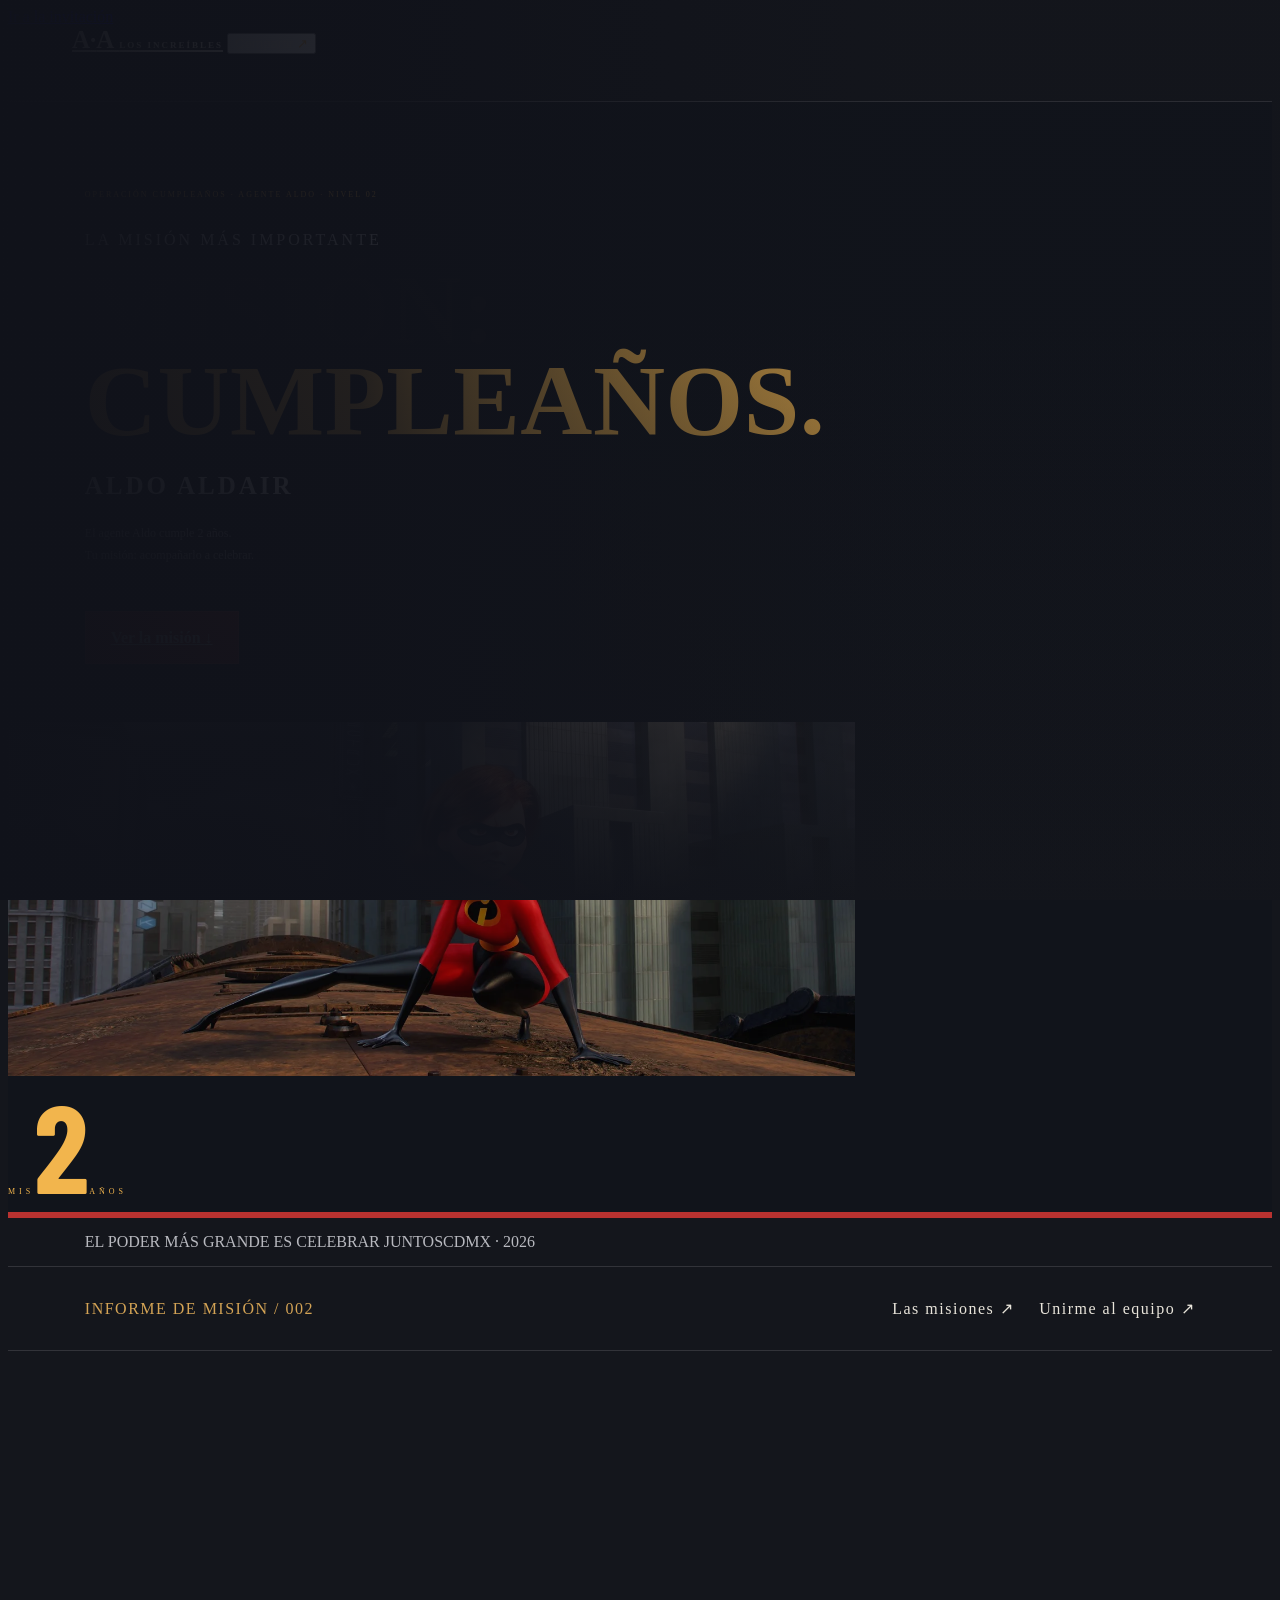
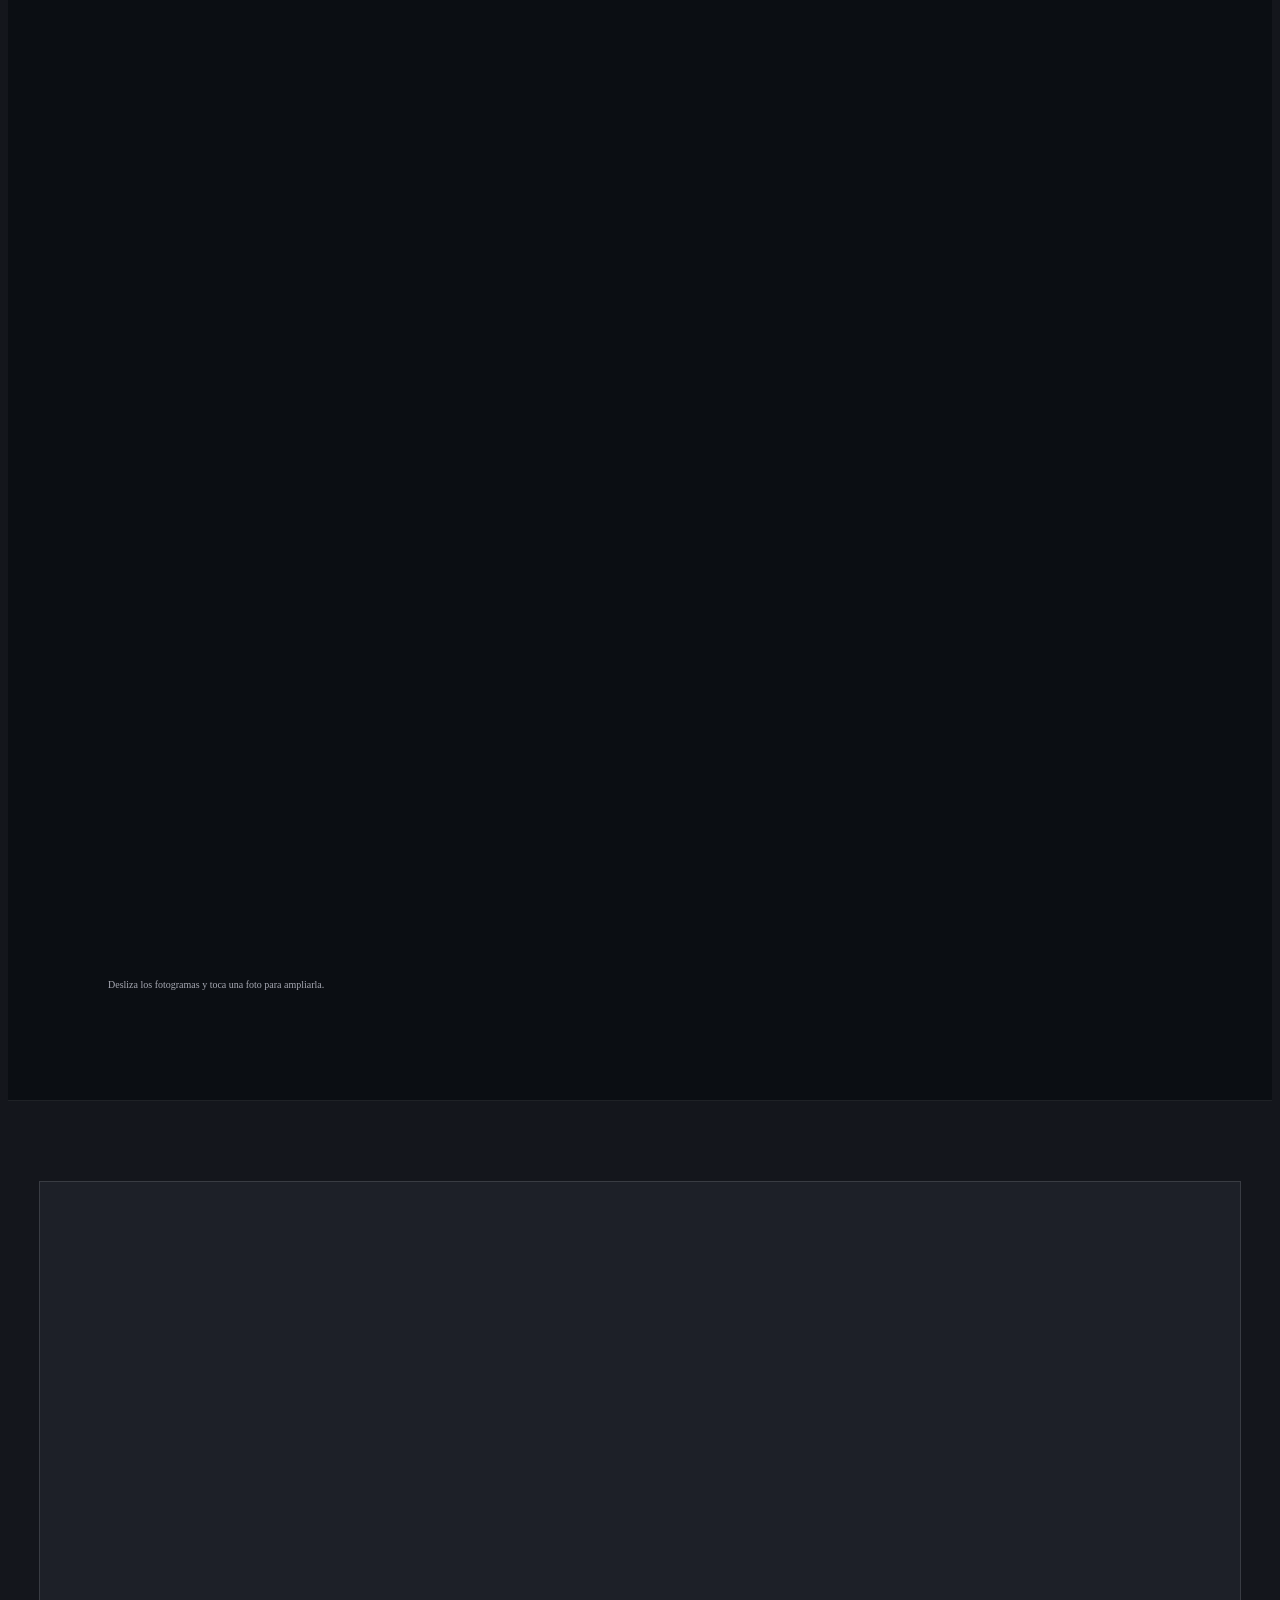
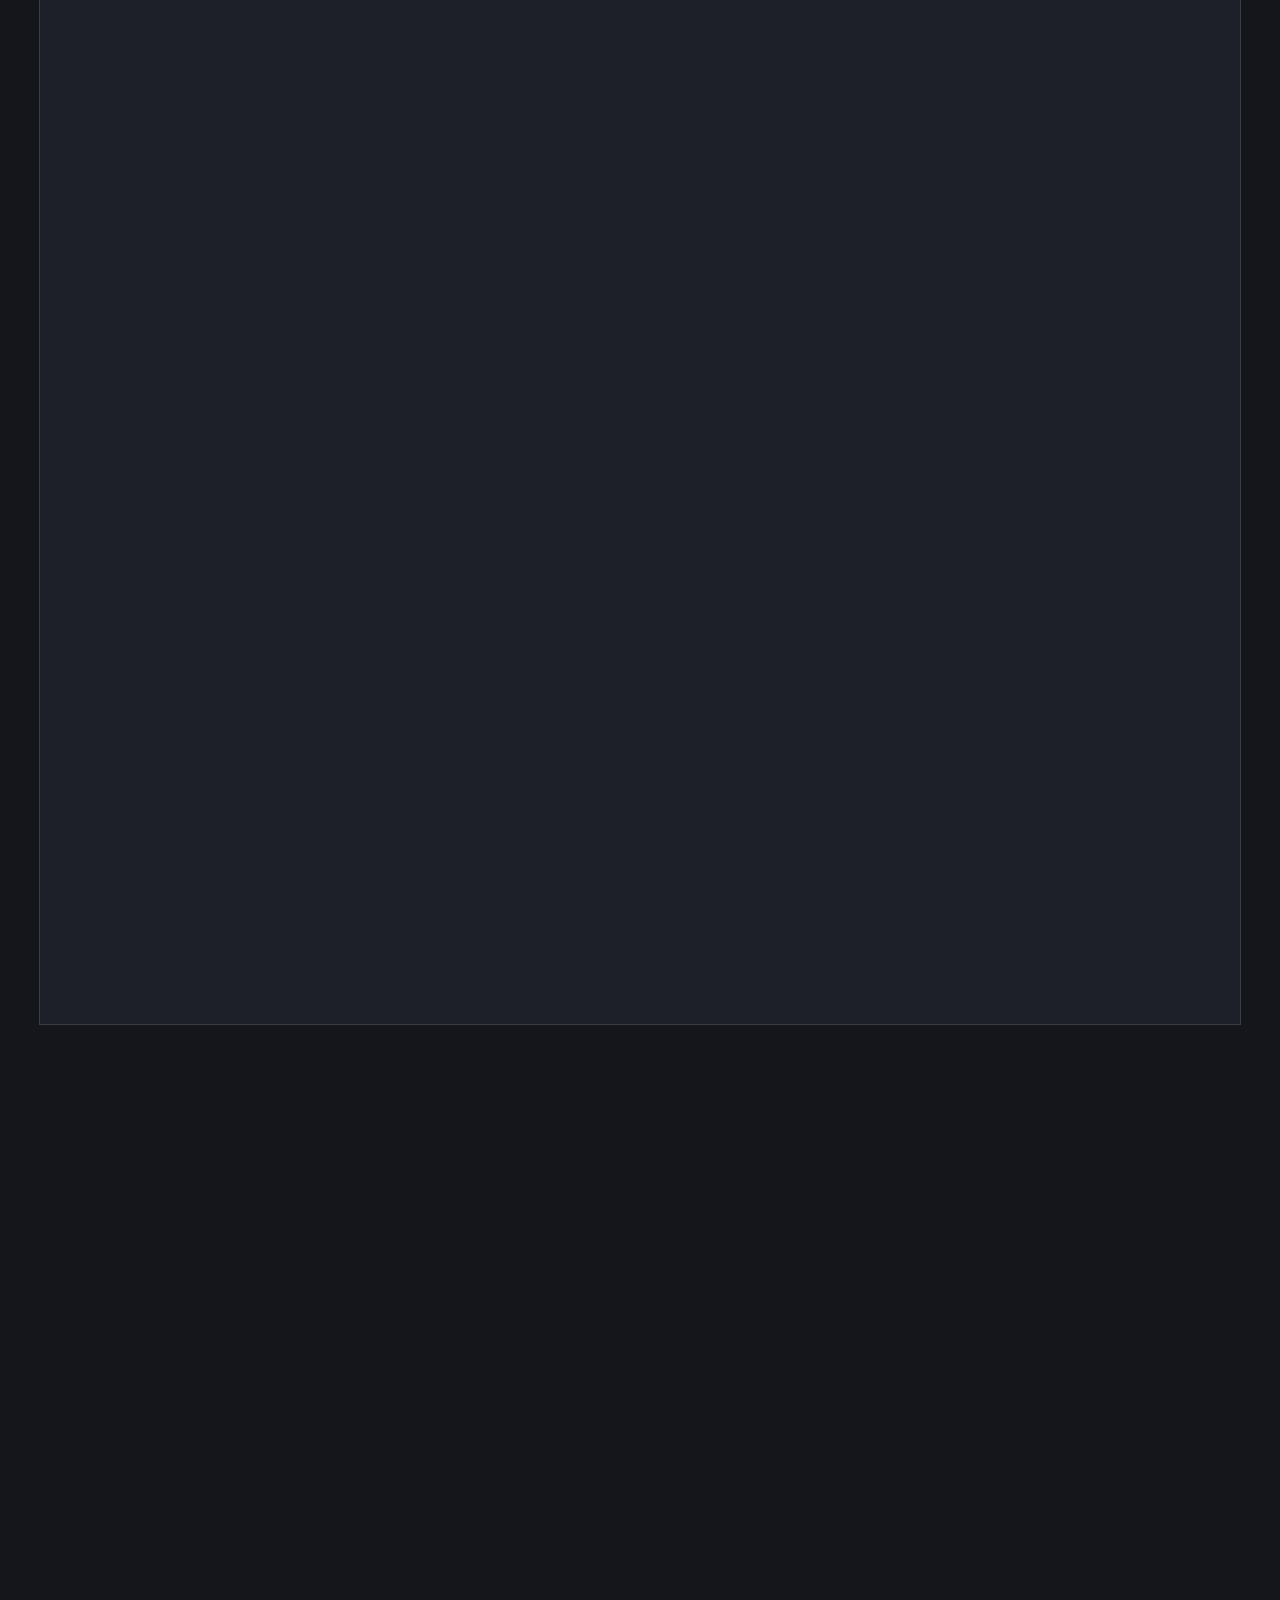
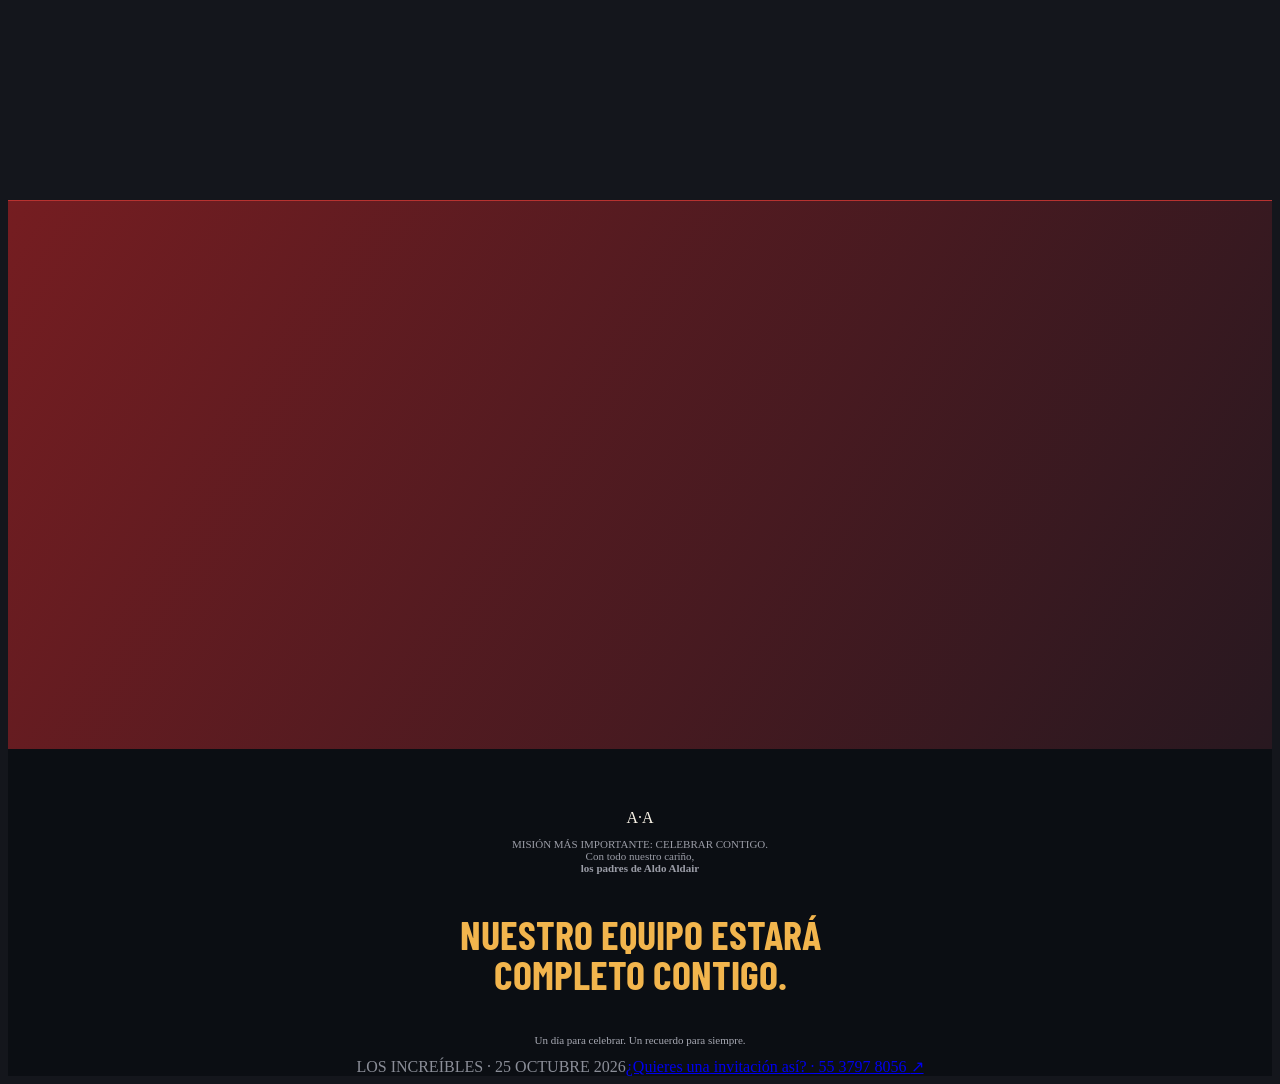
==== commit bc9c0f4f: "Diferencia las animaciones con cortes de cine e impacto" ====
--- a/index.html
+++ b/index.html
@@ -20,7 +20,8 @@
   <link rel="stylesheet" href="styles.css?v=theme-1">
   <link rel="stylesheet" href="theme.css?v=4">
   <title>LOS INCREÍBLES · Aldo Aldair · Mis 2 años</title>
-  <link rel="stylesheet" href="experience.css?v=1">
+  <link rel="stylesheet" href="experience.css?v=2">
+  <link rel="stylesheet" href="motion.css?v=1">
 </head>
 <body class="theme-increibles experience">
   <a class="skip-link" href="#mainContent">Ir a la invitación</a>
--- a/motion.css
+++ b/motion.css
@@ -0,0 +1,41 @@
+/* Motion direction: quick cinematic cuts, impact and a single energy scan. */
+@media(prefers-reduced-motion:no-preference){
+body.experience.theme-increibles.js-motion .reveal,
+body.experience.theme-increibles.js-motion .text-reveal,
+body.experience.theme-increibles.js-motion .text-sequence .text-part{transition:none;animation:none;transform:none;filter:none}
+body.experience.theme-increibles.js-motion .reveal:not(.visible){opacity:0;transform:none;clip-path:inset(0 0 0 100%)}
+body.experience.theme-increibles.js-motion .reveal.visible{opacity:1;transform:none;clip-path:none;animation:inc-mission-cut 520ms cubic-bezier(.18,.8,.2,1) var(--motion-delay,0ms) backwards}
+body.experience.theme-increibles.js-motion .story-copy.reveal.visible,
+body.experience.theme-increibles.js-motion .section-heading.reveal.visible,
+body.experience.theme-increibles.js-motion .rsvp-heading.reveal.visible{animation-name:inc-report-open;animation-duration:440ms}
+body.experience.theme-increibles.js-motion .route-card.reveal.visible{animation-name:inc-operation-enter;animation-duration:480ms}
+body.experience.theme-increibles.js-motion .memory.reveal.visible{animation-name:inc-film-shutter;animation-duration:600ms}
+body.experience.theme-increibles.js-motion .memory:nth-child(2){--motion-delay:70ms}
+body.experience.theme-increibles.js-motion .memory:nth-child(3){--motion-delay:140ms}
+body.experience.theme-increibles.js-motion .memory:nth-child(4){--motion-delay:210ms}
+body.experience.theme-increibles.js-motion .memory:nth-child(5){--motion-delay:280ms}
+body.experience.theme-increibles.js-motion .text-reveal:not(.text-visible),
+body.experience.theme-increibles.js-motion .text-sequence:not(.text-visible) .text-part{opacity:0;transform:none}
+body.experience.theme-increibles.js-motion .text-reveal.text-visible,
+body.experience.theme-increibles.js-motion .text-sequence.text-visible .text-part{opacity:1;transform:none;animation:inc-title-scan 430ms cubic-bezier(.16,.8,.2,1) var(--text-delay,0ms) backwards}
+body.experience.theme-increibles.js-motion .text-sequence.text-visible em.text-part{animation-delay:100ms}
+body.experience.theme-increibles.js-motion .cover h1.text-visible{animation:inc-title-impact 580ms cubic-bezier(.16,.8,.2,1) 100ms backwards}
+body.experience.theme-increibles.js-motion .cover-art{animation:inc-camera-approach 1600ms cubic-bezier(.2,.7,.2,1) backwards!important;transform-origin:65% 35%}
+body.experience.theme-increibles .identity-card{overflow:hidden}
+body.experience.theme-increibles.js-motion .identity-card.visible:after{content:'';pointer-events:none;position:absolute;inset:0 auto 0 0;width:2px;background:#f2b54d;box-shadow:0 0 18px 5px #f2b54d38;animation:inc-energy-scan 1050ms ease-out 180ms both}
+body.experience.theme-increibles .countdown-inner{position:relative}
+body.experience.theme-increibles.js-motion .countdown-inner.visible:after{content:'';pointer-events:none;position:absolute;bottom:-14px;left:0;right:0;height:2px;background:linear-gradient(90deg,transparent,#ffe5ac,transparent);transform-origin:left;animation:inc-energy-rule 850ms cubic-bezier(.2,.8,.2,1) 250ms both}
+body.experience.theme-increibles .button:after{display:none}
+@media(hover:hover){body.experience.theme-increibles .button:hover{transform:translateY(-1px);box-shadow:0 0 0 1px #f2b54d70,0 5px 18px #b8323030;transition:transform 140ms,box-shadow 140ms}}
+body.experience.theme-increibles .button:active{transform:scale(.975)}
+body.experience.theme-increibles.js-motion .reveal:focus-within{animation:none!important;opacity:1!important;clip-path:none!important;transform:none!important}
+@keyframes inc-mission-cut{0%{opacity:0;clip-path:inset(0 0 0 100%)}12%{opacity:1}100%{opacity:1;clip-path:inset(0 0 0 0)}}
+@keyframes inc-report-open{0%{opacity:0;clip-path:inset(0 100% 0 0)}10%{opacity:1}100%{opacity:1;clip-path:inset(0)}}
+@keyframes inc-operation-enter{0%{opacity:0;clip-path:polygon(0 0,0 0,0 100%,0 100%);transform:translateX(-18px)}14%{opacity:1}100%{opacity:1;clip-path:polygon(0 0,100% 0,100% 100%,0 100%);transform:none}}
+@keyframes inc-film-shutter{0%{opacity:1;clip-path:inset(50% 0 50% 0);filter:grayscale(1)}65%{clip-path:inset(0);filter:grayscale(.65)}100%{opacity:1;clip-path:inset(0);filter:none}}
+@keyframes inc-title-scan{0%{opacity:0;clip-path:inset(0 100% 0 0);transform:translateX(-9px)}15%{opacity:1}100%{opacity:1;clip-path:inset(0);transform:none}}
+@keyframes inc-title-impact{0%{opacity:0;transform:scale(1.09)}18%{opacity:1}65%{transform:scale(.992)}100%{opacity:1;transform:scale(1)}}
+@keyframes inc-camera-approach{from{transform:scale(1.07)}to{transform:scale(1)}}
+@keyframes inc-energy-scan{0%{left:0;opacity:0}18%{opacity:.8}85%{opacity:.7}100%{left:100%;opacity:0}}
+@keyframes inc-energy-rule{0%{transform:scaleX(0);opacity:0}30%{opacity:.75}100%{transform:scaleX(1);opacity:.35}}
+}
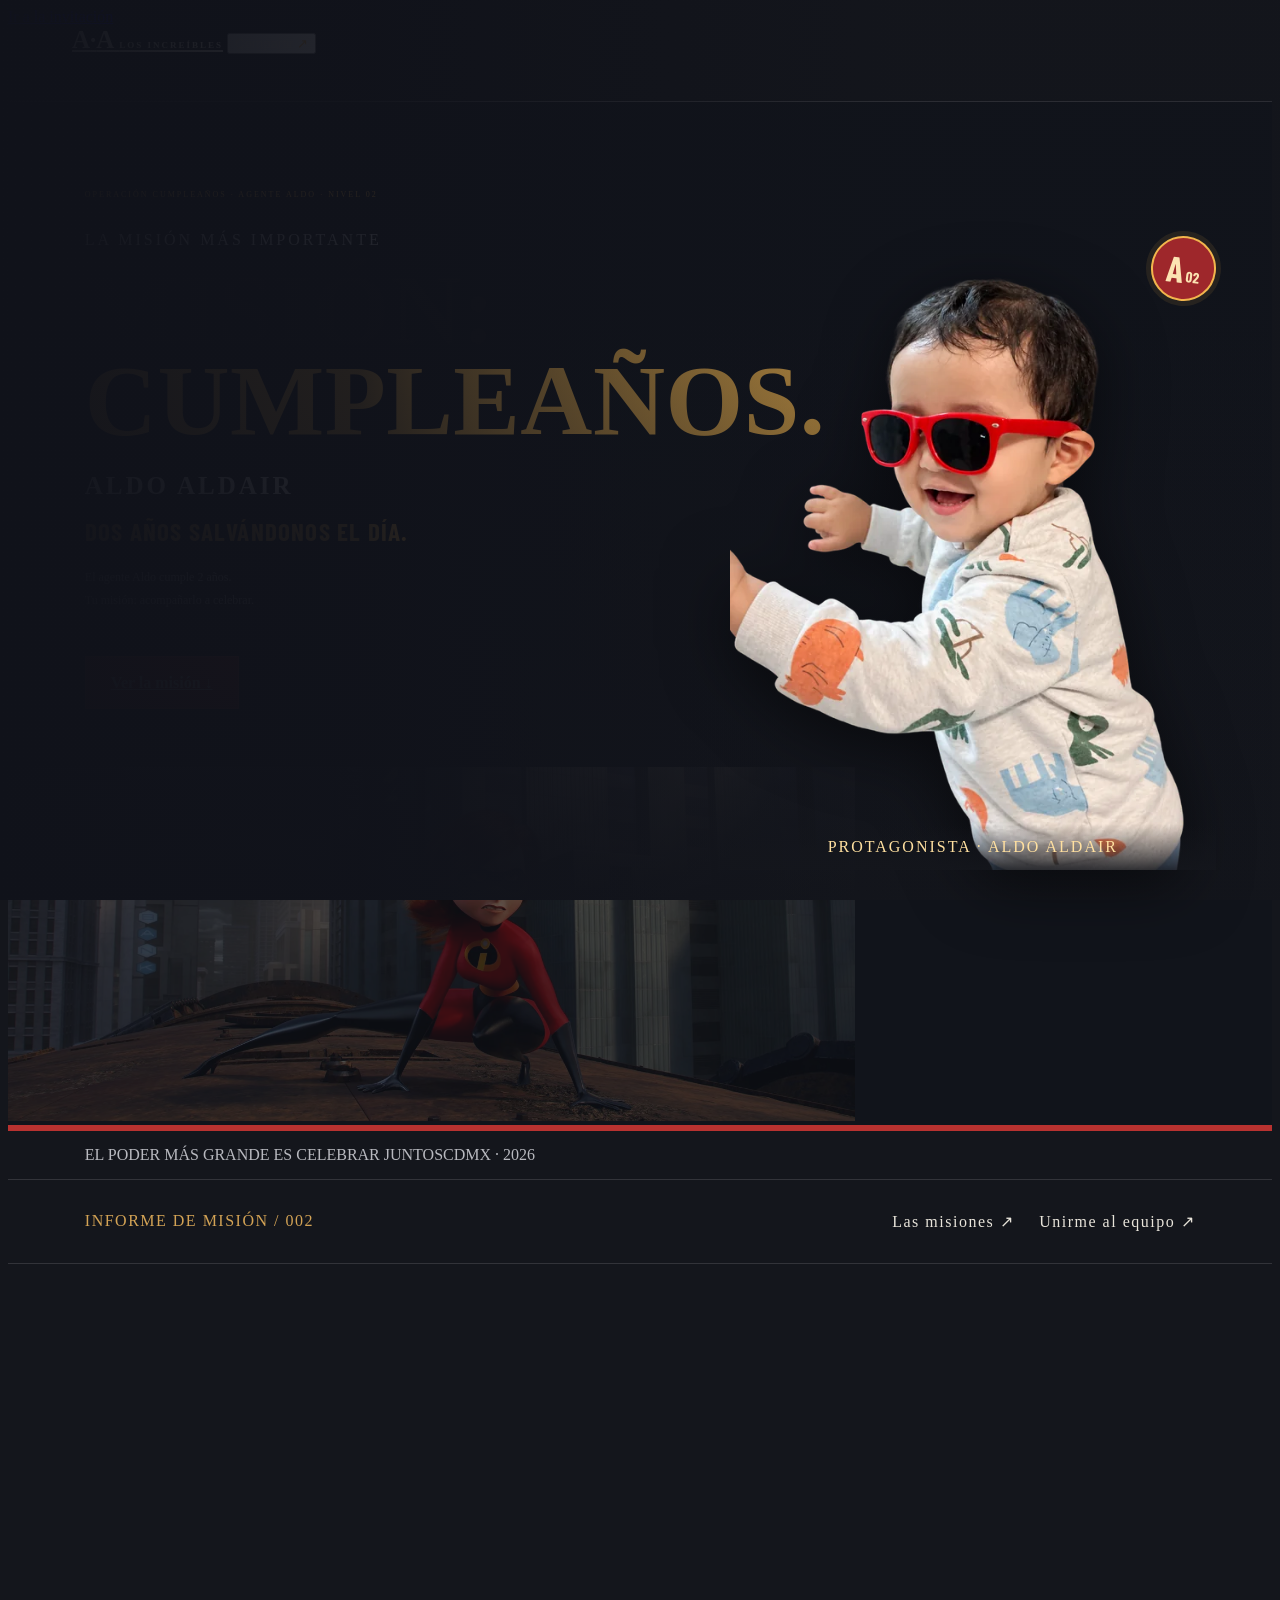
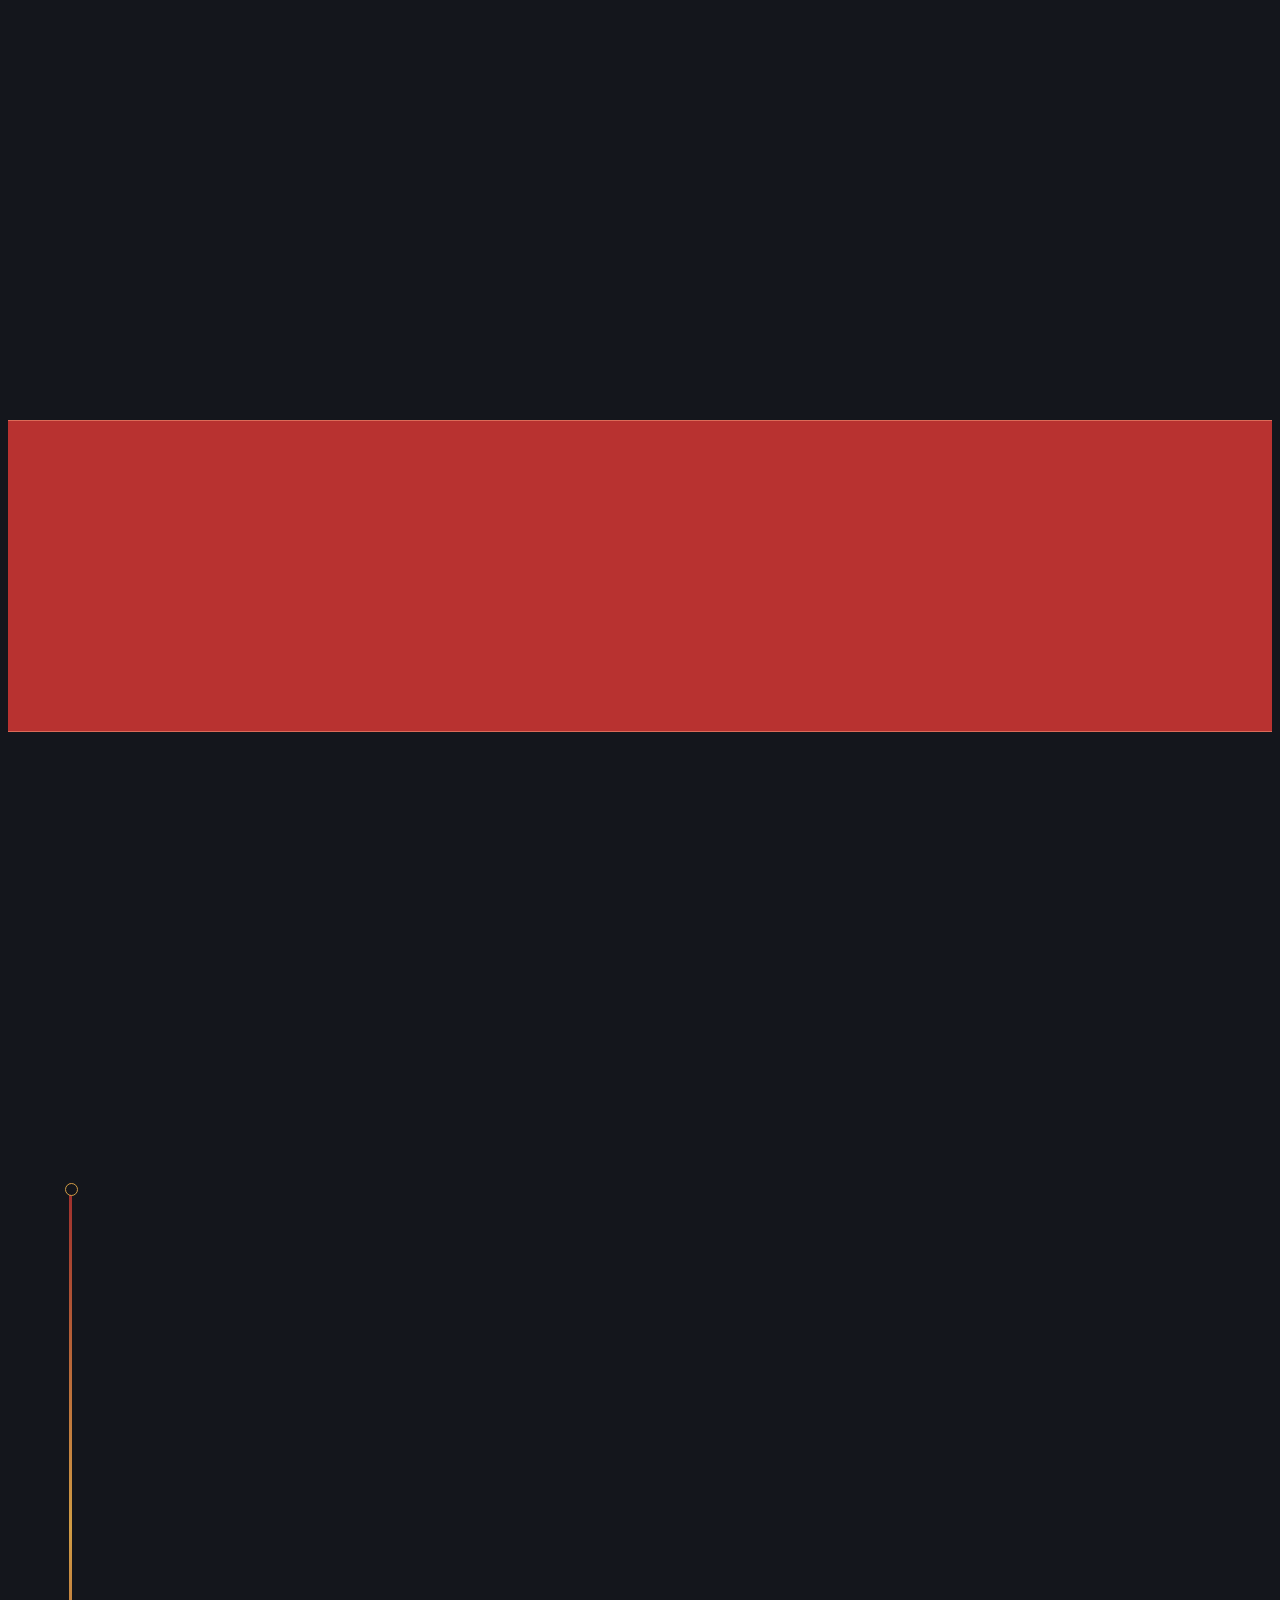
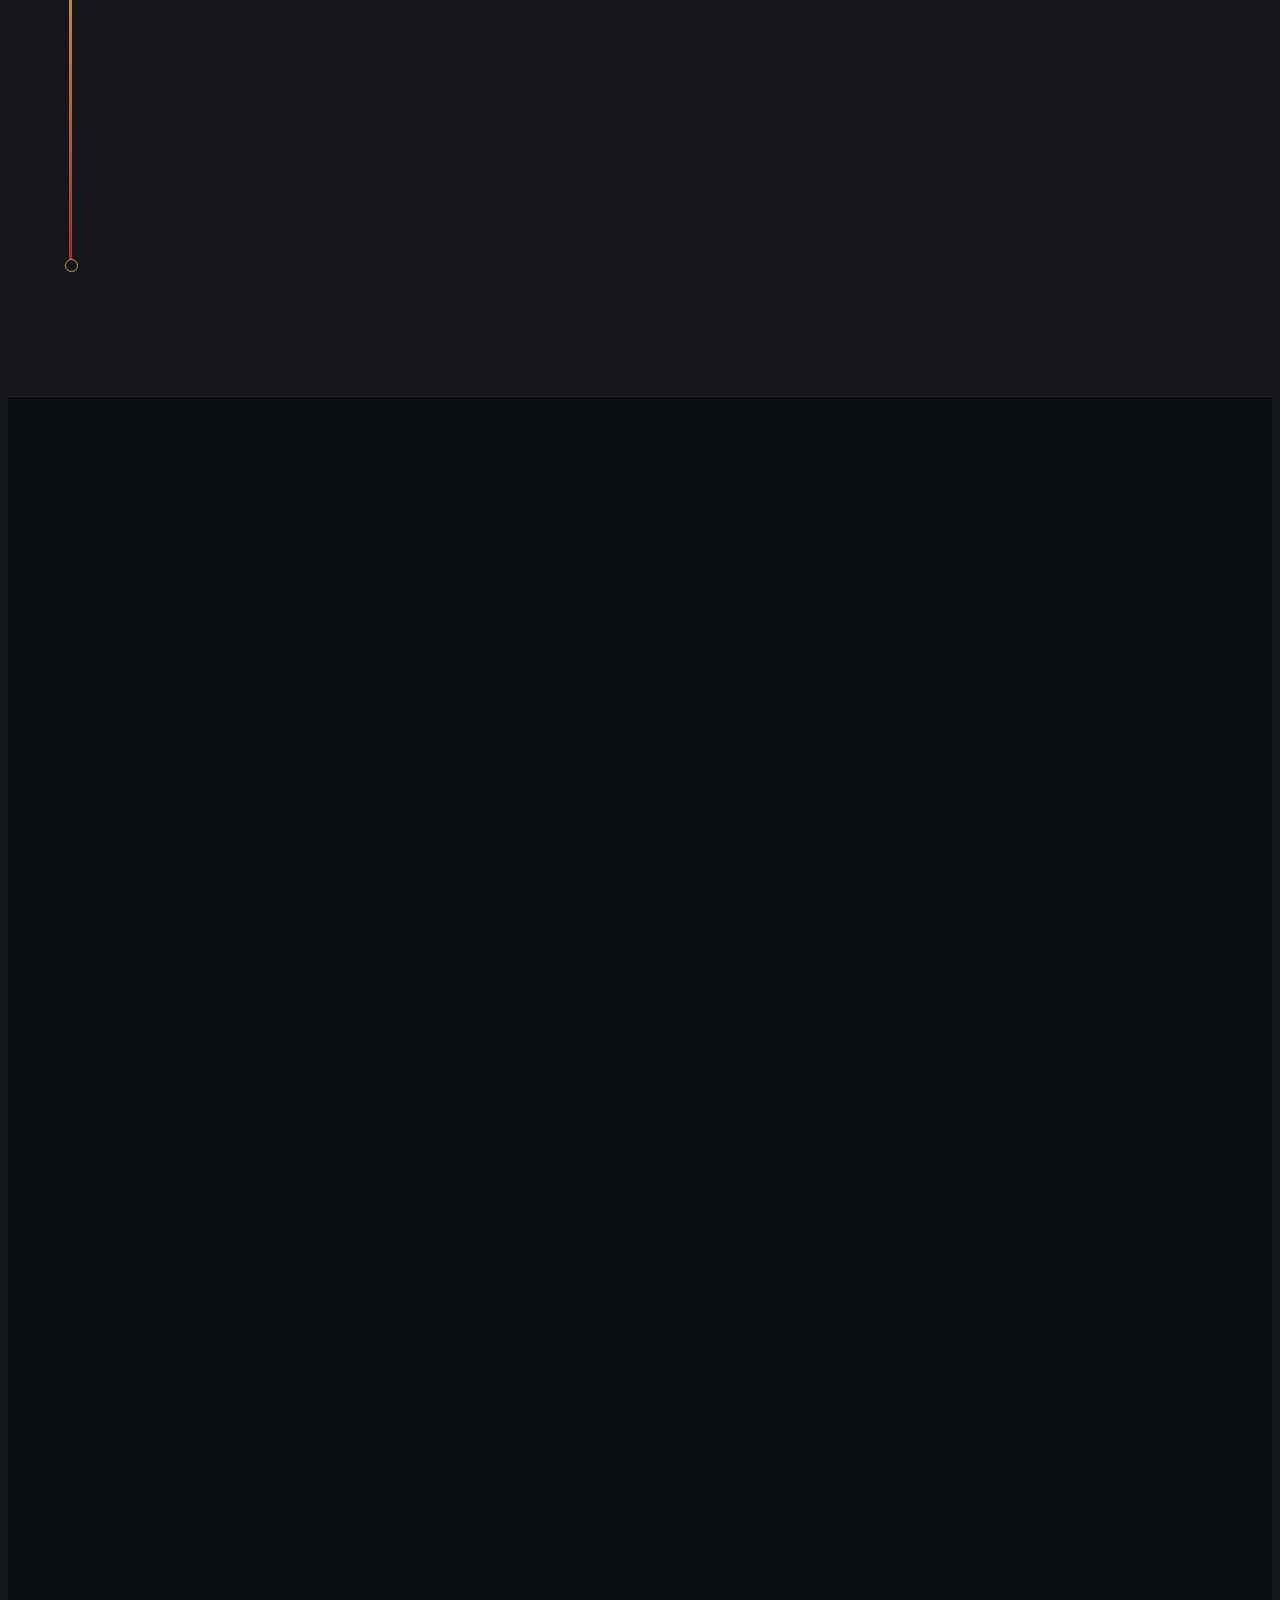
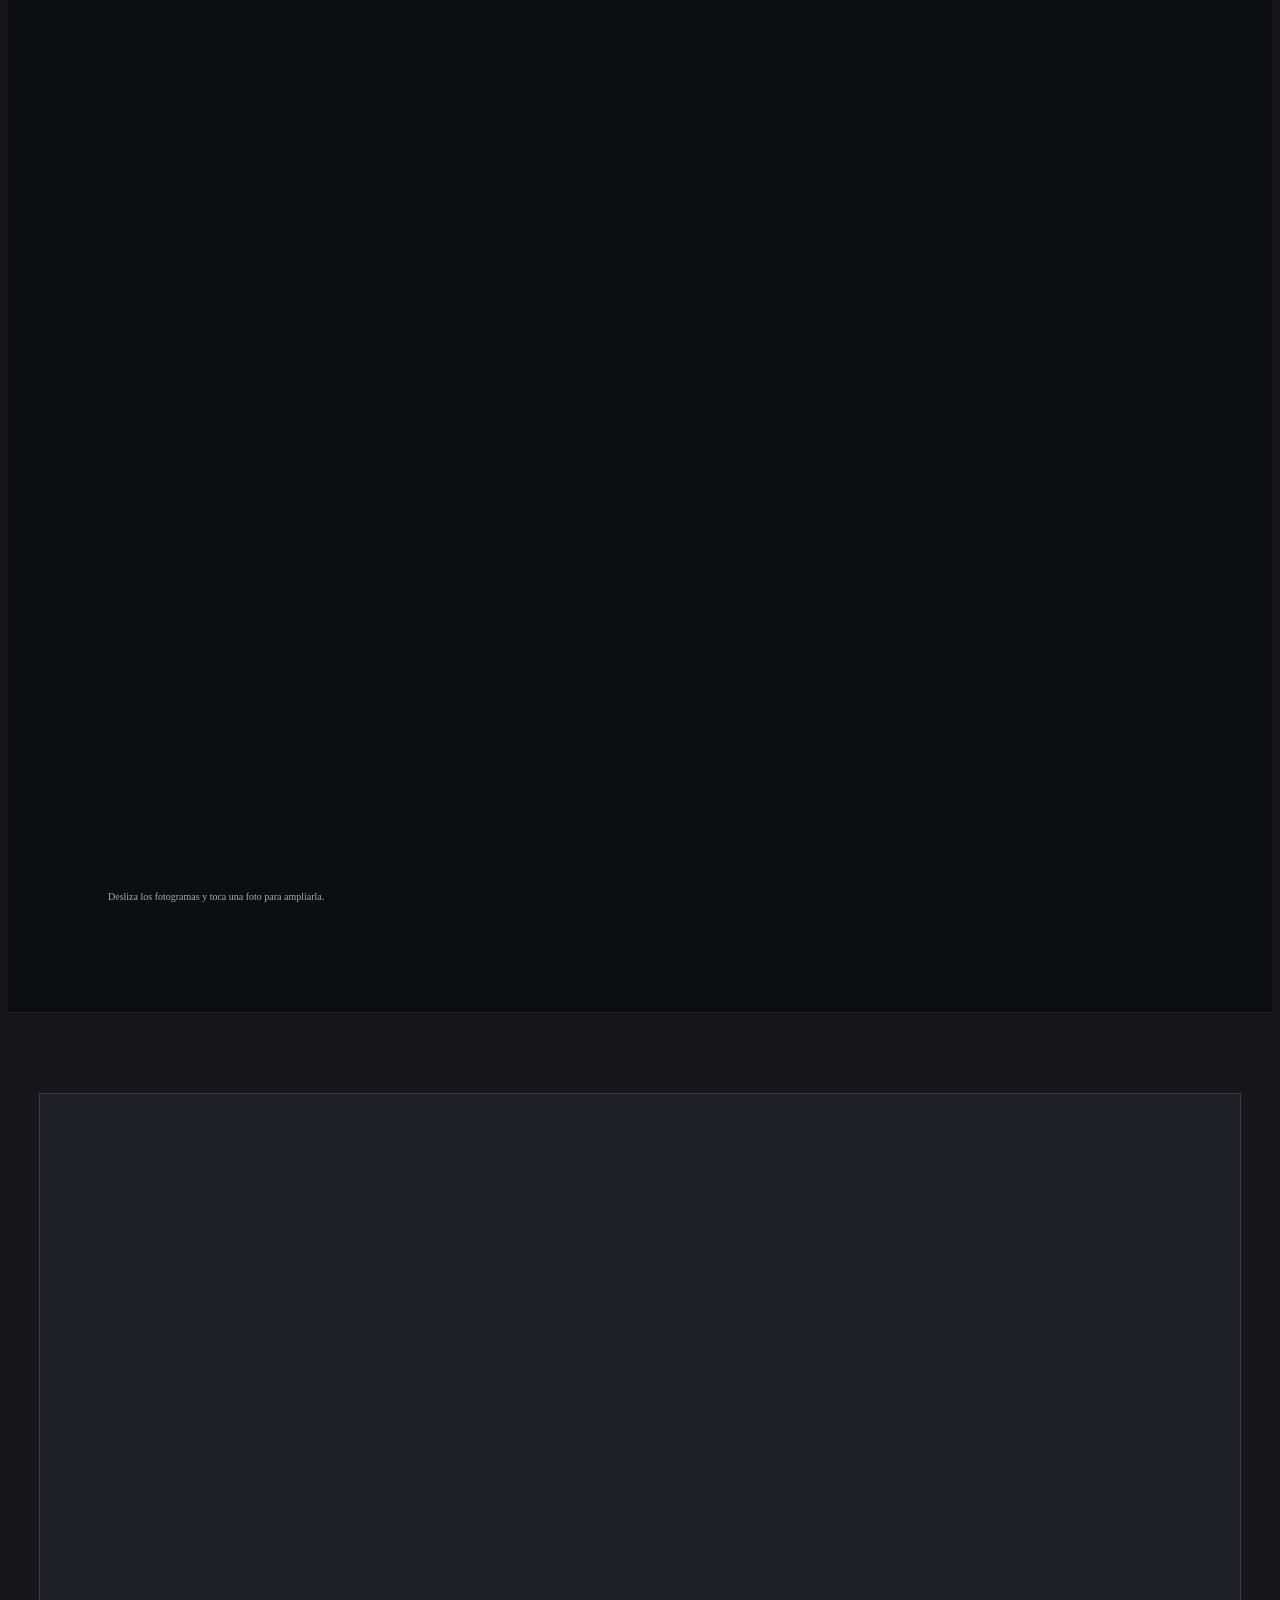
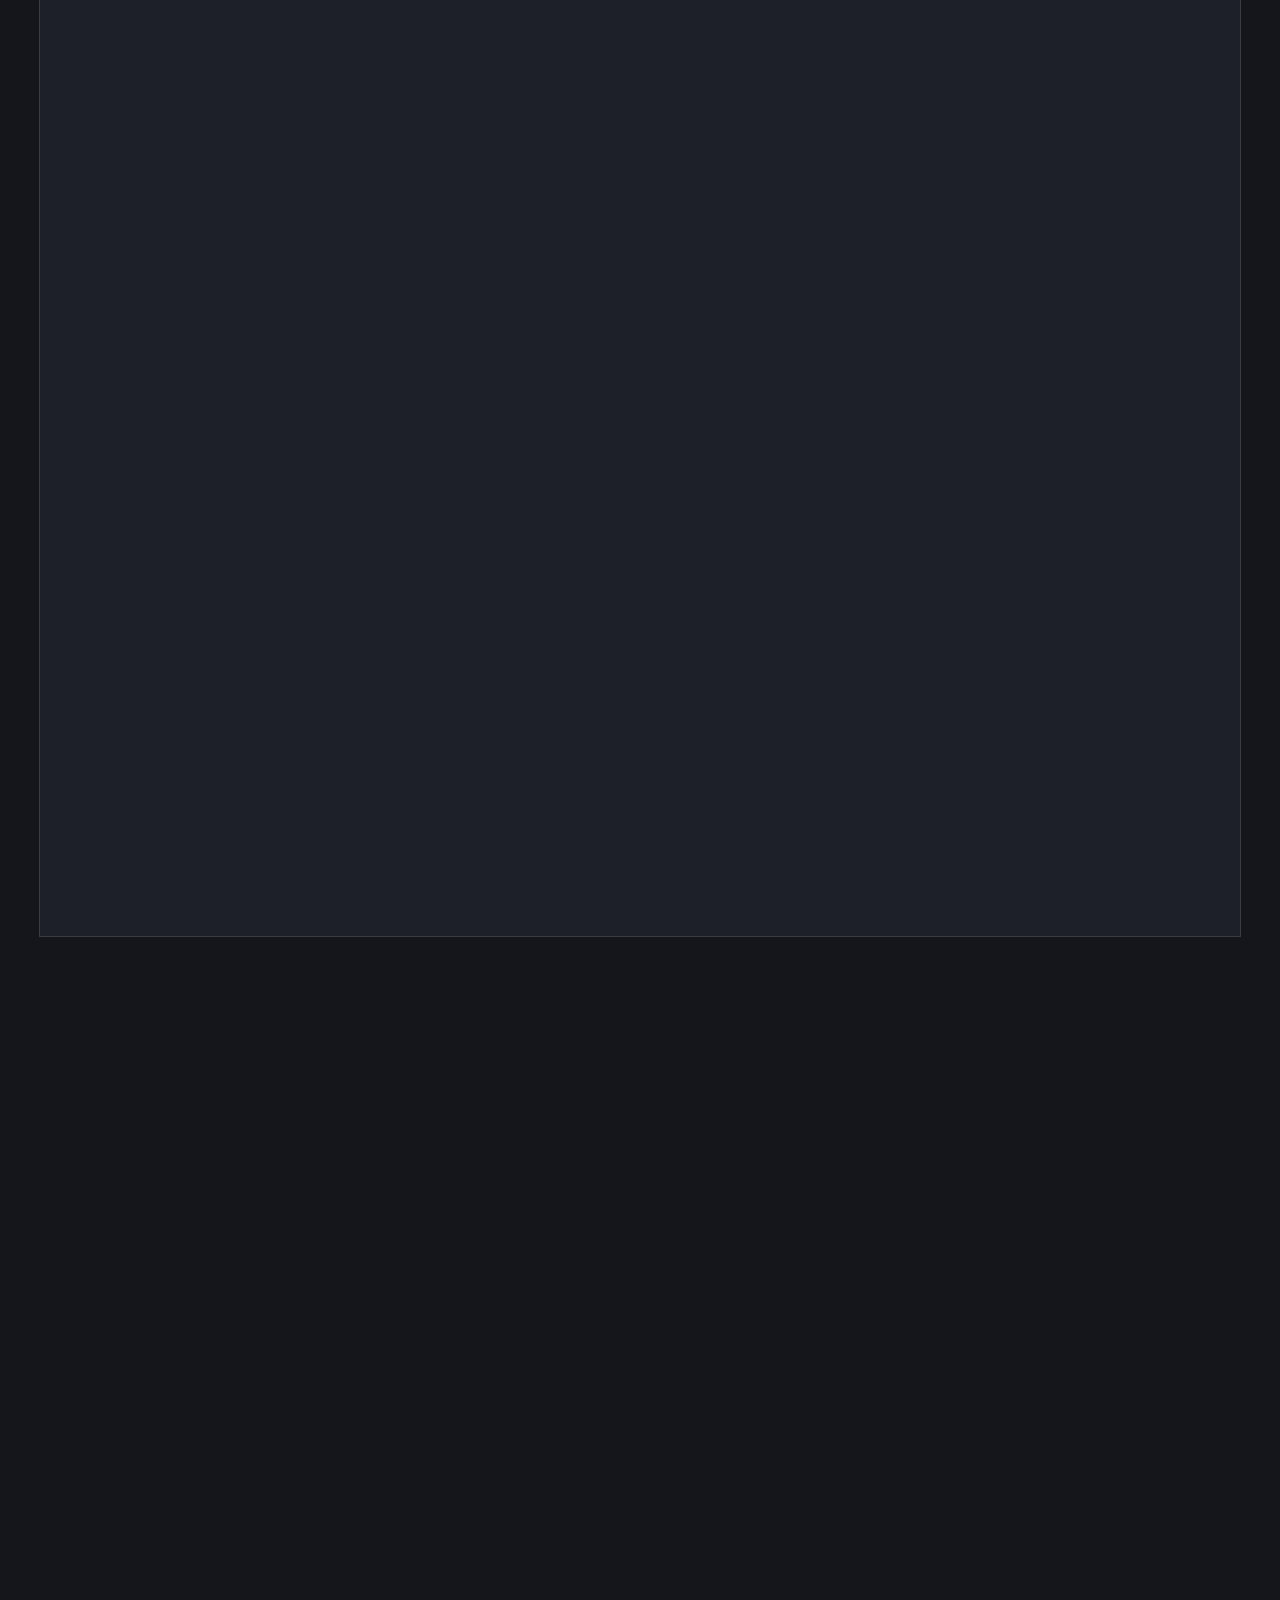
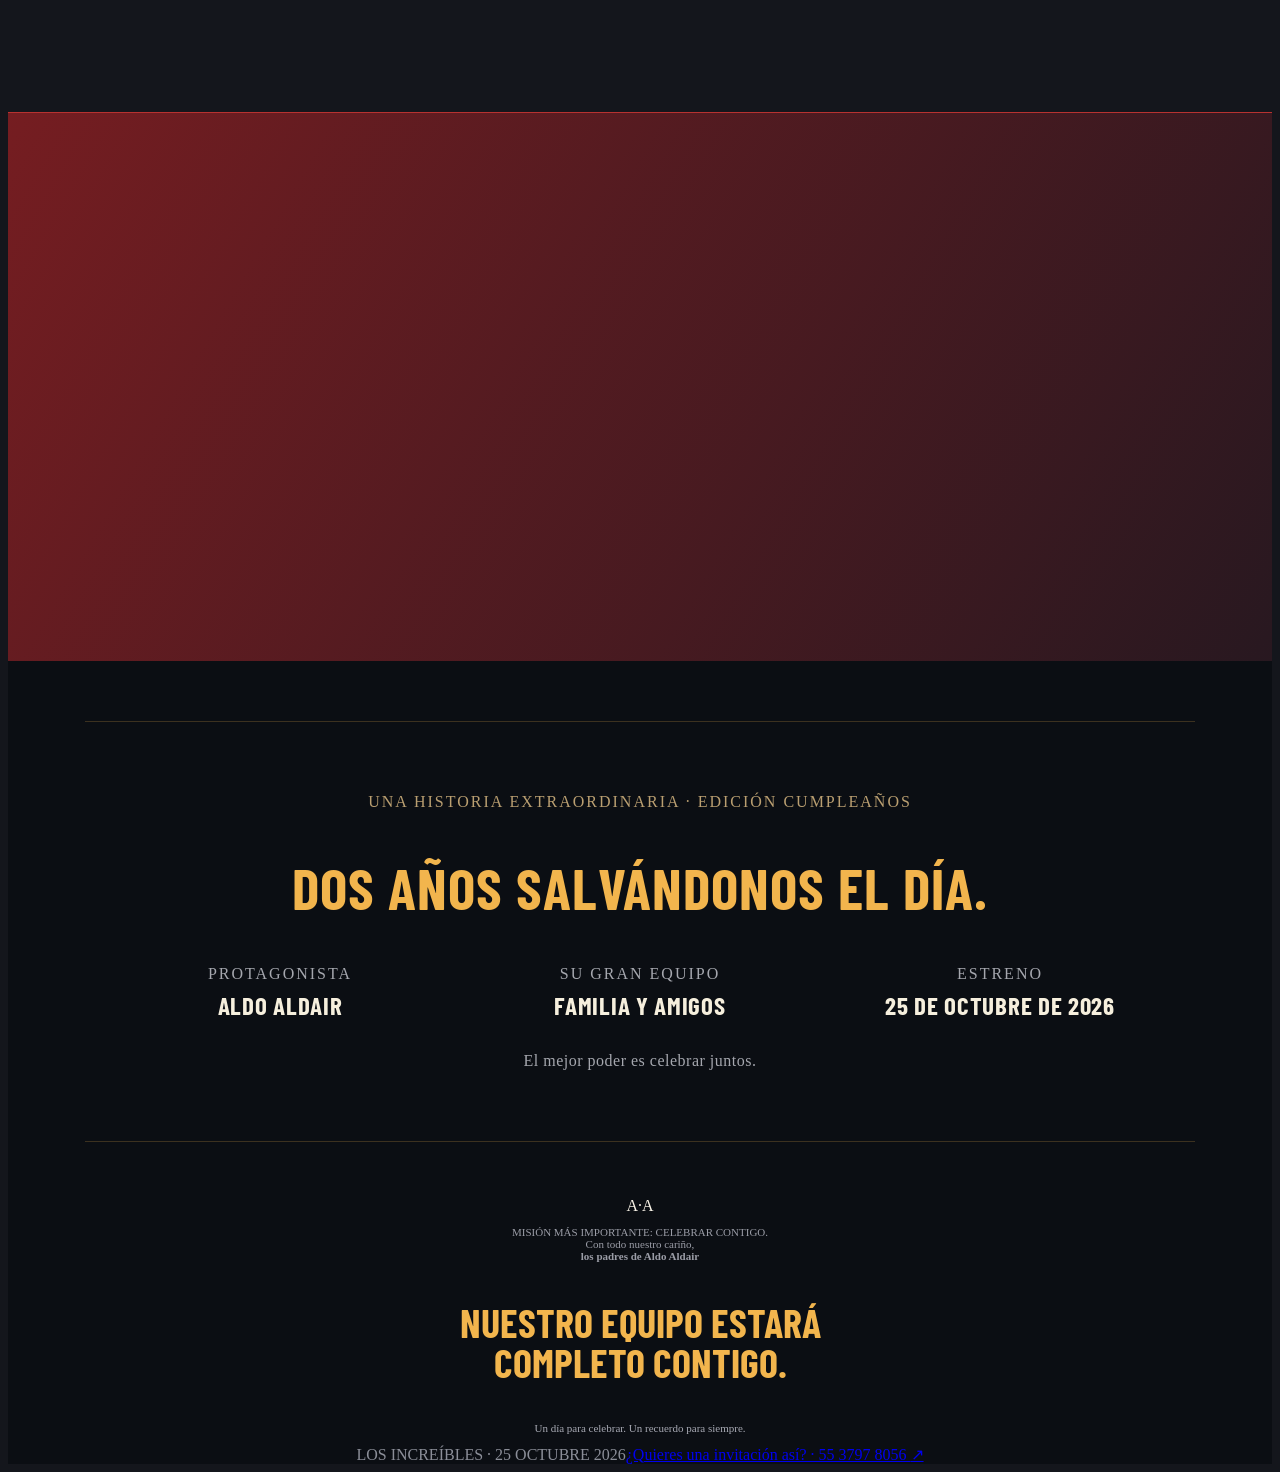
==== commit 9f40bfc9: "Añade póster de Aldo, rastro de velocidad y créditos de película" ====
--- a/index.html
+++ b/index.html
@@ -22,6 +22,7 @@
   <title>LOS INCREÍBLES · Aldo Aldair · Mis 2 años</title>
   <link rel="stylesheet" href="experience.css?v=2">
   <link rel="stylesheet" href="motion.css?v=1">
+  <link rel="stylesheet" href="chapter.css?v=1">
 </head>
 <body class="theme-increibles experience">
   <a class="skip-link" href="#mainContent">Ir a la invitación</a>
@@ -41,11 +42,11 @@
         <p class="cover-pretitle text-reveal">LA MISIÓN MÁS IMPORTANTE</p>
         <h1 class="text-reveal" style="--text-delay:160ms">Misión: <em>cumpleaños.</em></h1>
         <div class="cover-name text-reveal" style="--text-delay:340ms">Aldo Aldair</div>
-        <p class="cover-subtitle">El agente Aldo cumple 2 años.<br>Tu misión: acompañarlo a celebrar.</p>
+        <p class="movie-tagline">Dos años salvándonos el día.</p><p class="cover-subtitle">El agente Aldo cumple 2 años.<br>Tu misión: acompañarlo a celebrar.</p>
         <div class="cover-date"><span>25 OCTUBRE 2026</span><span class="date-divider" aria-hidden="true"></span><span>12:00 P. M.</span><span class="cover-sun" aria-hidden="true"></span></div>
         <a class="button button-dark" id="openBtn" href="#mainContent">Ver la misión <span aria-hidden="true">↓</span></a>
       </div>
-      <div class="cover-sunset" aria-hidden="true"></div>
+      <figure class="aldo-poster"><img src="assets/aldo-poster-v1.webp" alt="Aldo con sus lentes rojos, protagonista de esta misión de cumpleaños" width="570" height="760" fetchpriority="high" decoding="async"><figcaption>PROTAGONISTA · ALDO ALDAIR</figcaption><span class="aldo-emblem" aria-hidden="true">A<small>02</small></span></figure><div class="cover-sunset" aria-hidden="true"></div>
       <img class="cover-art" src="hero.webp" alt="LOS INCREÍBLES: personajes en una escena de aventura" width="1536" height="1024" fetchpriority="high" decoding="async">
       <p class="cover-edition">MISIÓN ALDO · 02</p>
       <div class="birthday-seal" aria-label="Mis 2 años"><span>MIS</span><strong>2</strong><span>AÑOS</span></div>
@@ -90,7 +91,7 @@
       
       
       <div class="section-heading reveal"><p class="eyebrow">LAS MISIONES DEL EQUIPO</p><h2 id="planTitle" class="text-sequence"><span class="text-part">Tres misiones.</span> <em class="text-part">Un gran día.</em></h2><p>Todo está preparado para una celebración inolvidable.</p></div>
-      <div class="itinerary-grid">
+      <div class="itinerary-grid" data-chapter-reveal><div class="dash-route" aria-hidden="true"><i></i></div>
         <article class="route-card reveal"><div class="route-image"><img src="scene-1.webp" alt="Mr. Increíble con su antifaz" width="1400" height="933" loading="lazy" decoding="async"><span class="route-number">01</span></div><div class="route-copy"><p class="eyebrow">12:00 P. M.</p><h3 class="text-reveal">Reunir al equipo</h3><p>Reunimos a nuestro equipo para dar la bienvenida a un día muy especial.</p></div></article>
         <article class="route-card reveal"><div class="route-image"><img src="scene-2.webp" alt="Elastigirl en acción" width="1000" height="667" loading="lazy" decoding="async"><span class="route-number">02</span></div><div class="route-copy"><p class="eyebrow">2:00 P. M.</p><h3 class="text-reveal">Recargar energía</h3><p>Una pausa para compartir la comida, jugar y llenar la tarde de sonrisas.</p></div></article>
         <article class="route-card reveal"><div class="route-image"><img src="scene-3.webp" alt="Mr. Increíble y Jack-Jack" width="1000" height="667" loading="lazy" decoding="async"><span class="route-number">03</span></div><div class="route-copy"><p class="eyebrow">4:00 P. M.</p><h3 class="text-reveal">Celebrar con superpoderes</h3><p>Llegó el momento del pastel, las velitas y la piñata. ¡Que comience la fiesta!</p></div></article>
@@ -102,11 +103,11 @@
       
       <div class="section-heading reveal"><p class="eyebrow">RECUERDOS CON SUPERPODERES</p><h2 id="galleryTitle"><span class="text-part">Archivo de</span> <em class="text-part">momentos increíbles.</em></h2><p>Cinco fotogramas de nuestra mejor aventura.</p></div>
       <div class="gallery" tabindex="0" role="group" aria-label="Fotogramas de Aldo; desliza o usa las flechas del teclado">
-        <button class="memory reveal" type="button" data-story="El primer abrazo, el comienzo de todo." data-caption="Donde comenzó la aventura"><img src="assets/Aldo-recien-nacido.webp" alt="Aldo recién nacido" width="1200" height="1600" loading="lazy" decoding="async"><span><small>MISIÓN 01</small>Donde todo comenzó<em class="memory-note text-reveal">El primer abrazo, el comienzo de todo.</em></span></button>
-        <button class="memory reveal" type="button" data-story="Cada risa nos lleva a un lugar nuevo." data-caption="Un mundo por descubrir"><img src="assets/Aldo-Risa-avi%C3%B3n.jpeg" alt="Aldo riendo junto a un avión" width="960" height="1280" loading="lazy" decoding="async"><span><small>MISIÓN 02</small>Un mundo por descubrir<em class="memory-note text-reveal">Cada risa nos lleva a un lugar nuevo.</em></span></button>
-        <button class="memory reveal" type="button" data-story="Tu sonrisa ilumina nuestra aventura." data-caption="Nuestra sonrisa favorita"><img src="assets/Aldo-Gorro.jpeg" alt="Aldo con gorro" width="960" height="1280" loading="lazy" decoding="async"><span><small>MISIÓN 03</small>Nuestra sonrisa favorita<em class="memory-note text-reveal">Tu sonrisa ilumina nuestra aventura.</em></span></button>
-        <button class="memory reveal" type="button" data-story="El mundo te espera, pequeño héroe." data-caption="Siempre listo para explorar"><img src="assets/Aldo.lentes.jpeg" alt="Aldo con lentes" width="960" height="1280" loading="lazy" decoding="async"><span><small>MISIÓN 04</small>Listo para explorar<em class="memory-note text-reveal">El mundo te espera, pequeño héroe.</em></span></button>
-        <button class="memory reveal" type="button" data-story="Contigo, cada día guarda un descubrimiento." data-caption="La aventura continúa"><img src="assets/Adldo-Recien-ba%C3%B1ado.jpeg" alt="Aldo recién bañado" width="960" height="1280" loading="lazy" decoding="async"><span><small>MISIÓN 05</small>La aventura continúa<em class="memory-note text-reveal">Contigo, cada día guarda un descubrimiento.</em></span></button>
+        <button class="memory reveal" type="button" data-story="El primer abrazo nos dio el poder más grande: amarte." data-caption="Nació un superpoder"><img src="assets/Aldo-recien-nacido.webp" alt="Aldo recién nacido" width="1200" height="1600" loading="lazy" decoding="async"><span><small>MISIÓN 01</small>Nació un superpoder<em class="memory-note text-reveal">El primer abrazo nos dio el poder más grande: amarte.</em></span></button>
+        <button class="memory reveal" type="button" data-story="Tu risa convierte cualquier día en una gran aventura." data-caption="Una risa extraordinaria"><img src="assets/Aldo-Risa-avi%C3%B3n.jpeg" alt="Aldo riendo junto a un avión" width="960" height="1280" loading="lazy" decoding="async"><span><small>MISIÓN 02</small>Una risa extraordinaria<em class="memory-note text-reveal">Tu risa convierte cualquier día en una gran aventura.</em></span></button>
+        <button class="memory reveal" type="button" data-story="Pequeño de tamaño, inmenso de corazón." data-caption="El héroe de casa"><img src="assets/Aldo-Gorro.jpeg" alt="Aldo con gorro" width="960" height="1280" loading="lazy" decoding="async"><span><small>MISIÓN 03</small>El héroe de casa<em class="memory-note text-reveal">Pequeño de tamaño, inmenso de corazón.</em></span></button>
+        <button class="memory reveal" type="button" data-story="Con esos lentes, listo para salvarnos el día." data-caption="Modo superhéroe"><img src="assets/Aldo.lentes.jpeg" alt="Aldo con lentes" width="960" height="1280" loading="lazy" decoding="async"><span><small>MISIÓN 04</small>Modo superhéroe<em class="memory-note text-reveal">Con esos lentes, listo para salvarnos el día.</em></span></button>
+        <button class="memory reveal" type="button" data-story="Dos años llenando nuestro mundo de momentos increíbles." data-caption="La misión continúa"><img src="assets/Adldo-Recien-ba%C3%B1ado.jpeg" alt="Aldo recién bañado" width="960" height="1280" loading="lazy" decoding="async"><span><small>MISIÓN 05</small>La misión continúa<em class="memory-note text-reveal">Dos años llenando nuestro mundo de momentos increíbles.</em></span></button>
       </div><p class="gallery-hint">Desliza los fotogramas y toca una foto para ampliarla.</p>
     </section>
 <section class="venue-section" id="lugar" aria-labelledby="venueTitle">
@@ -137,7 +138,7 @@
 </main>
   <footer class="footer"><div class="theme-decor" aria-hidden="true"><span class="energy-orbit"></span><span class="energy-flare"></span><span class="energy-streak"></span></div>
       
-      <div class="footer-monogram">A<span>·</span>A</div><p>MISIÓN MÁS IMPORTANTE: CELEBRAR CONTIGO.<br>Con todo nuestro cariño,<br><strong>los padres de Aldo Aldair</strong></p><div class="closing-botanical" aria-hidden="true"><span>ALDO · 02</span></div><p class="footer-signature text-sequence"><span class="text-part">Nuestro equipo estará</span><br><span class="text-part">completo contigo.</span></p><p class="closing-note">Un día para celebrar. Un recuerdo para siempre.</p><div class="footer-bottom"><span>LOS INCREÍBLES · 25 OCTUBRE 2026</span><a href="https://wa.me/5215537978056?text=Hola%2C%20me%20interesa%20contratar%20el%20servicio%20de%20invitaciones%20digitales." target="_blank" rel="noopener noreferrer">¿Quieres una invitación así? · 55 3797 8056 <span aria-hidden="true">↗</span></a></div></footer>
+      <div class="movie-credits" data-chapter-reveal><p class="credits-kicker">UNA HISTORIA EXTRAORDINARIA · EDICIÓN CUMPLEAÑOS</p><h2>Dos años salvándonos el día.</h2><div class="credits-cast"><p><small>PROTAGONISTA</small><strong>Aldo Aldair</strong></p><p><small>SU GRAN EQUIPO</small><strong>Familia y amigos</strong></p><p><small>ESTRENO</small><strong>25 de octubre de 2026</strong></p></div><p class="credits-ending">El mejor poder es celebrar juntos.</p></div><div class="footer-monogram">A<span>·</span>A</div><p>MISIÓN MÁS IMPORTANTE: CELEBRAR CONTIGO.<br>Con todo nuestro cariño,<br><strong>los padres de Aldo Aldair</strong></p><div class="closing-botanical" aria-hidden="true"><span>ALDO · 02</span></div><p class="footer-signature text-sequence"><span class="text-part">Nuestro equipo estará</span><br><span class="text-part">completo contigo.</span></p><p class="closing-note">Un día para celebrar. Un recuerdo para siempre.</p><div class="footer-bottom"><span>LOS INCREÍBLES · 25 OCTUBRE 2026</span><a href="https://wa.me/5215537978056?text=Hola%2C%20me%20interesa%20contratar%20el%20servicio%20de%20invitaciones%20digitales." target="_blank" rel="noopener noreferrer">¿Quieres una invitación así? · 55 3797 8056 <span aria-hidden="true">↗</span></a></div></footer>
   <a id="stickyRsvp" class="sticky-rsvp" href="#rsvp" hidden>Me uno al equipo <span aria-hidden="true">↗</span></a>
   <dialog id="photoDialog" class="photo-dialog" aria-labelledby="photoCaption">
     <button class="dialog-close" type="button" aria-label="Cerrar fotografía">Cerrar <span aria-hidden="true">×</span></button>
@@ -150,5 +151,6 @@
     </div>
   </dialog>
   <script src="script.js?v=theme-3" defer></script>
+  <script src="chapter.js?v=1" defer></script>
 </body>
 </html>
--- a/chapter.css
+++ b/chapter.css
@@ -0,0 +1,23 @@
+/* A personal movie poster, Dash's route and end credits. */
+body.experience.theme-increibles .cover-art{opacity:.32}
+body.experience.theme-increibles .aldo-poster{position:absolute;z-index:2;right:5%;bottom:30px;width:38%;height:calc(100% - 55px);max-height:660px;margin:0;display:flex;align-items:flex-end;justify-content:center;pointer-events:none}
+.aldo-poster img{width:100%;height:100%;object-fit:contain;object-position:center bottom;filter:drop-shadow(0 15px 32px #0008)}
+.aldo-poster figcaption{position:absolute;bottom:0;left:0;right:0;padding:14px 8px;background:linear-gradient(transparent,#14161cdd);text-align:center;font:600 8px/1.5 var(--sans);letter-spacing:2px;color:#ffe0a0}
+.aldo-emblem{position:absolute;right:0;top:26px;display:flex;align-items:center;justify-content:center;gap:3px;width:61px;height:61px;border:2px solid #f2b54d;border-radius:50%;background:#9e272b;color:#fce3b2;font:700 36px 'Incredible Display',sans-serif;box-shadow:0 0 0 5px #f2b54d18;transform:rotate(7deg)}
+.aldo-emblem small{font:700 15px 'Incredible Display',sans-serif;align-self:flex-end;margin-bottom:14px}
+body.experience.theme-increibles .birthday-seal{display:none}
+body.experience.theme-increibles .movie-tagline{font:700 25px/1.05 'Incredible Display',sans-serif;letter-spacing:1.2px;text-transform:uppercase;color:#f2b54d;margin:18px 0 4px;max-width:390px}
+body.experience.theme-increibles .itinerary-grid{position:relative;padding-left:22px}
+.dash-route{position:absolute;left:1px;top:24px;bottom:24px;width:3px;border-radius:2px;background:linear-gradient(#b83230,#f2b54d 50%,#b83230);opacity:.85;pointer-events:none}
+.dash-route:before,.dash-route:after{content:'';position:absolute;left:-4px;top:0;width:11px;height:11px;border:1px solid #f2b54d;background:#14161c;border-radius:50%}
+.dash-route:after{top:auto;bottom:0}
+.dash-route i{position:absolute;left:-1px;top:0;width:5px;height:32px;border-radius:50%;background:#ffe4a5;box-shadow:0 0 15px 5px #f2b54d60;opacity:0}
+.movie-credits{max-width:1050px;padding:55px 30px;margin:0 auto 55px;border-block:1px solid #f2b54d36;text-align:center}
+.credits-kicker{font:500 8px/1.8 var(--sans);letter-spacing:2px;color:#ba9f71;margin-bottom:23px}
+body.experience.theme-increibles .movie-credits h2{font:700 clamp(35px,4.5vw,58px)/1 'Incredible Display',sans-serif;text-transform:uppercase;color:#f2b54d;letter-spacing:1px}
+.credits-cast{display:grid;grid-template-columns:repeat(3,1fr);gap:30px;margin:33px 0}
+.credits-cast p{margin:0}.credits-cast small{display:block;font:500 7px/1.7 var(--sans);letter-spacing:2px;color:#a5a7ae;margin-bottom:10px}
+.credits-cast strong{font:700 25px/1 'Incredible Display',sans-serif;letter-spacing:.7px;text-transform:uppercase;color:#f6efdd}
+.credits-ending{font:500 11px/1.7 var(--sans);color:#a5a7ae;letter-spacing:.5px}
+@media(prefers-reduced-motion:no-preference){.chapter-visible .dash-route i{animation:dash-route-run 1900ms cubic-bezier(.1,.65,.3,1) 100ms both}.movie-credits.chapter-visible .credits-cast p{animation:credits-rise 850ms cubic-bezier(.2,.7,.2,1) backwards}.movie-credits.chapter-visible .credits-cast p:nth-child(2){animation-delay:140ms}.movie-credits.chapter-visible .credits-cast p:nth-child(3){animation-delay:280ms}@keyframes dash-route-run{0%{top:0;opacity:0}10%{opacity:1}90%{opacity:1}100%{top:calc(100% - 32px);opacity:0}}@keyframes credits-rise{from{opacity:0;transform:translateY(16px)}to{opacity:1;transform:none}}}
+@media(max-width:700px){body.experience.theme-increibles .cover-copy{padding-top:345px}body.experience.theme-increibles .cover-frame{min-height:820px}body.experience.theme-increibles .aldo-poster{width:245px;height:305px;top:18px;bottom:auto;right:calc(50% - 122px)}.aldo-poster figcaption{font-size:6px;padding:11px 4px;letter-spacing:1.4px}.aldo-emblem{width:45px;height:45px;right:-18px;top:18px;font-size:27px}.aldo-emblem small{font-size:12px;margin-bottom:10px}body.experience.theme-increibles .movie-tagline{font-size:21px;letter-spacing:.7px;max-width:280px;margin-top:15px}body.experience.theme-increibles .itinerary-grid{padding-left:17px}.dash-route{width:2px}.movie-credits{padding:35px 14px;margin-bottom:35px}.credits-kicker{font-size:6px;letter-spacing:1.1px;margin-bottom:20px}body.experience.theme-increibles .movie-credits h2{font-size:35px}.credits-cast{grid-template-columns:1fr;gap:23px;margin:28px 0}.credits-cast small{font-size:6px;margin-bottom:6px}.credits-cast strong{font-size:25px}.credits-ending{font-size:10px}}
